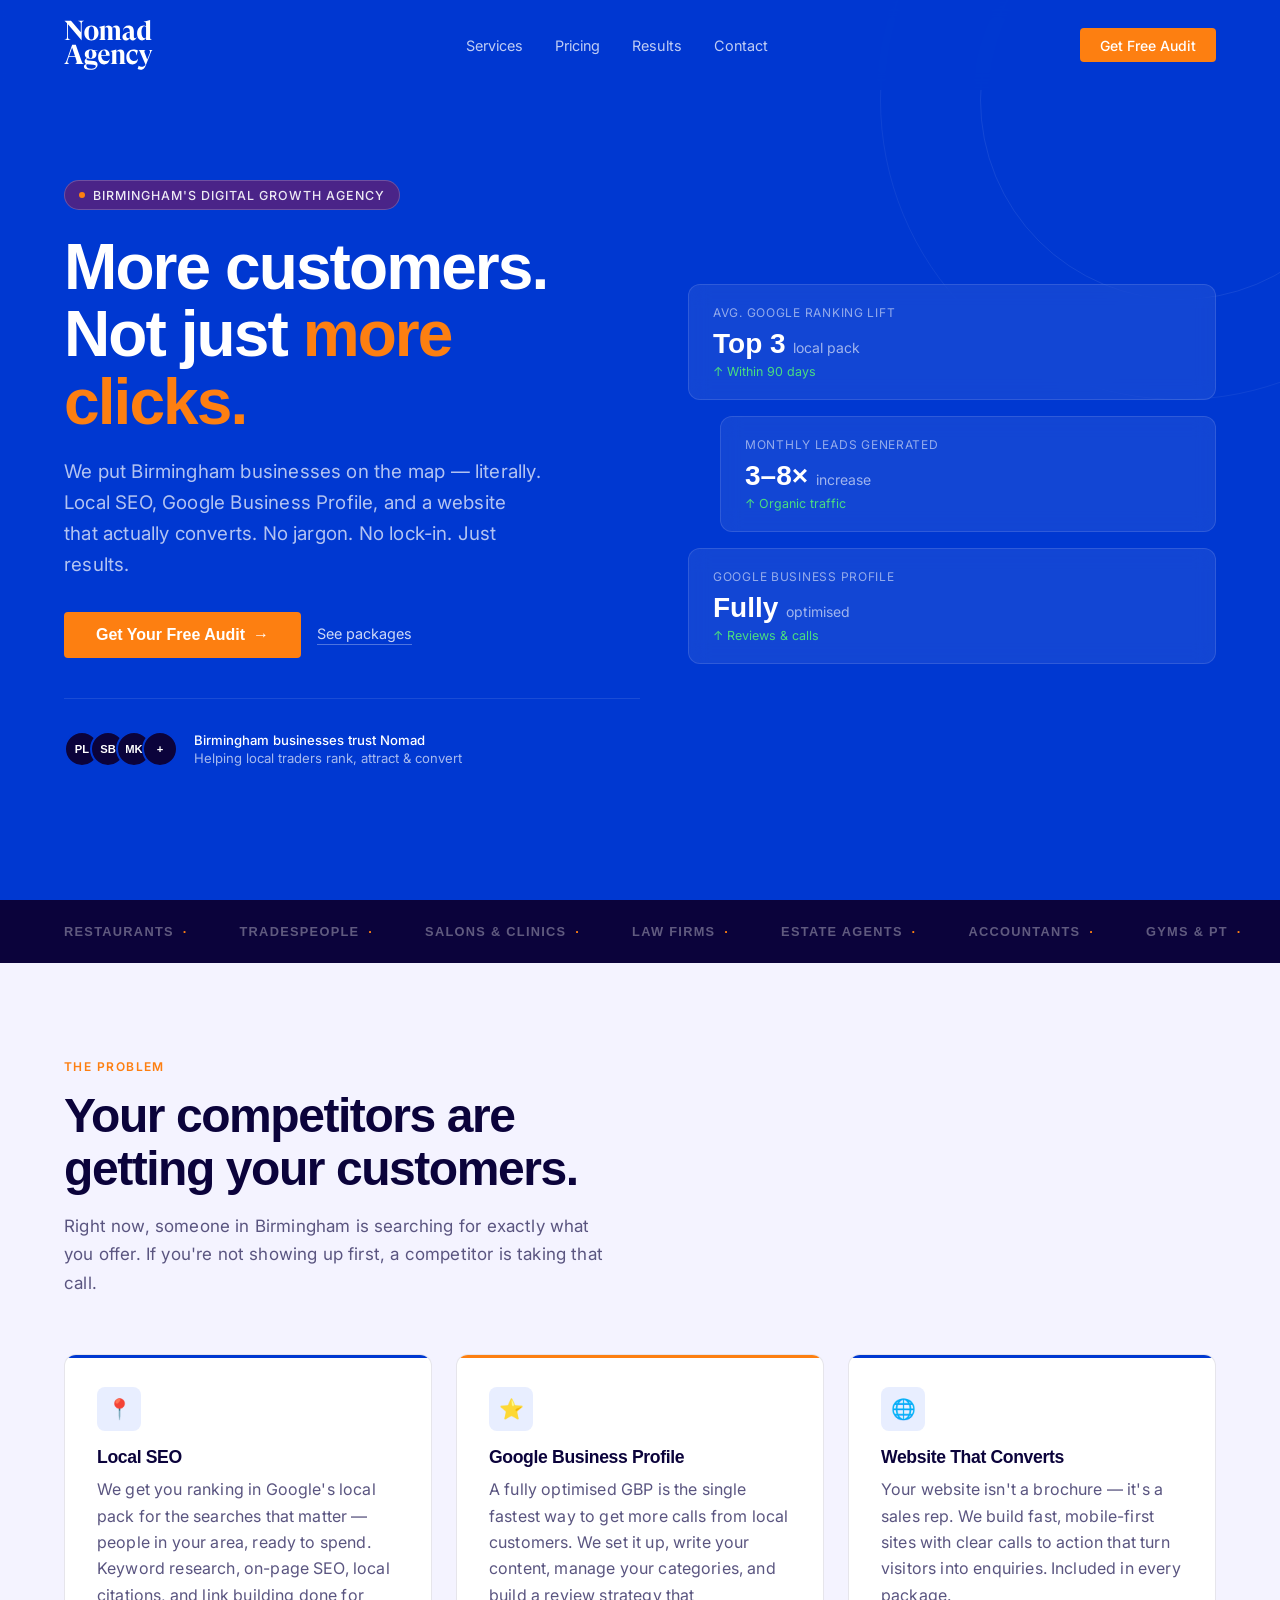
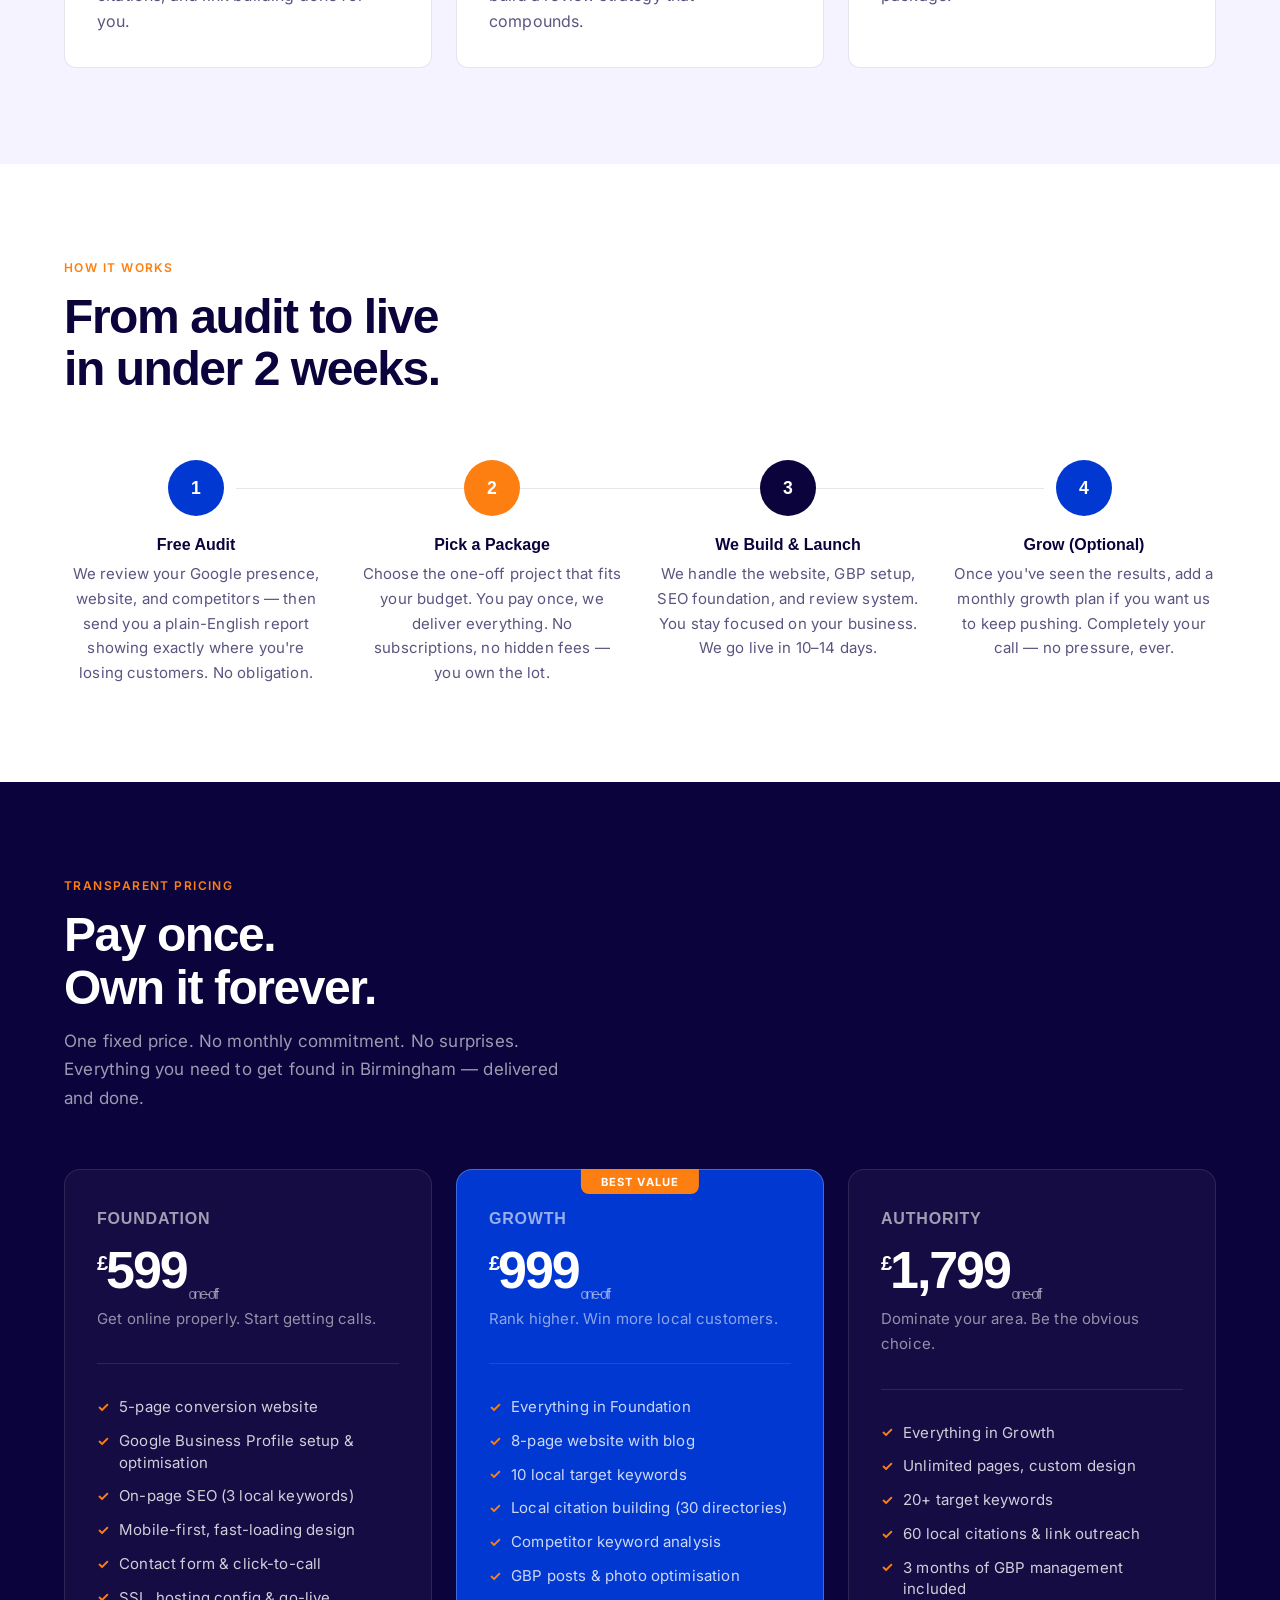
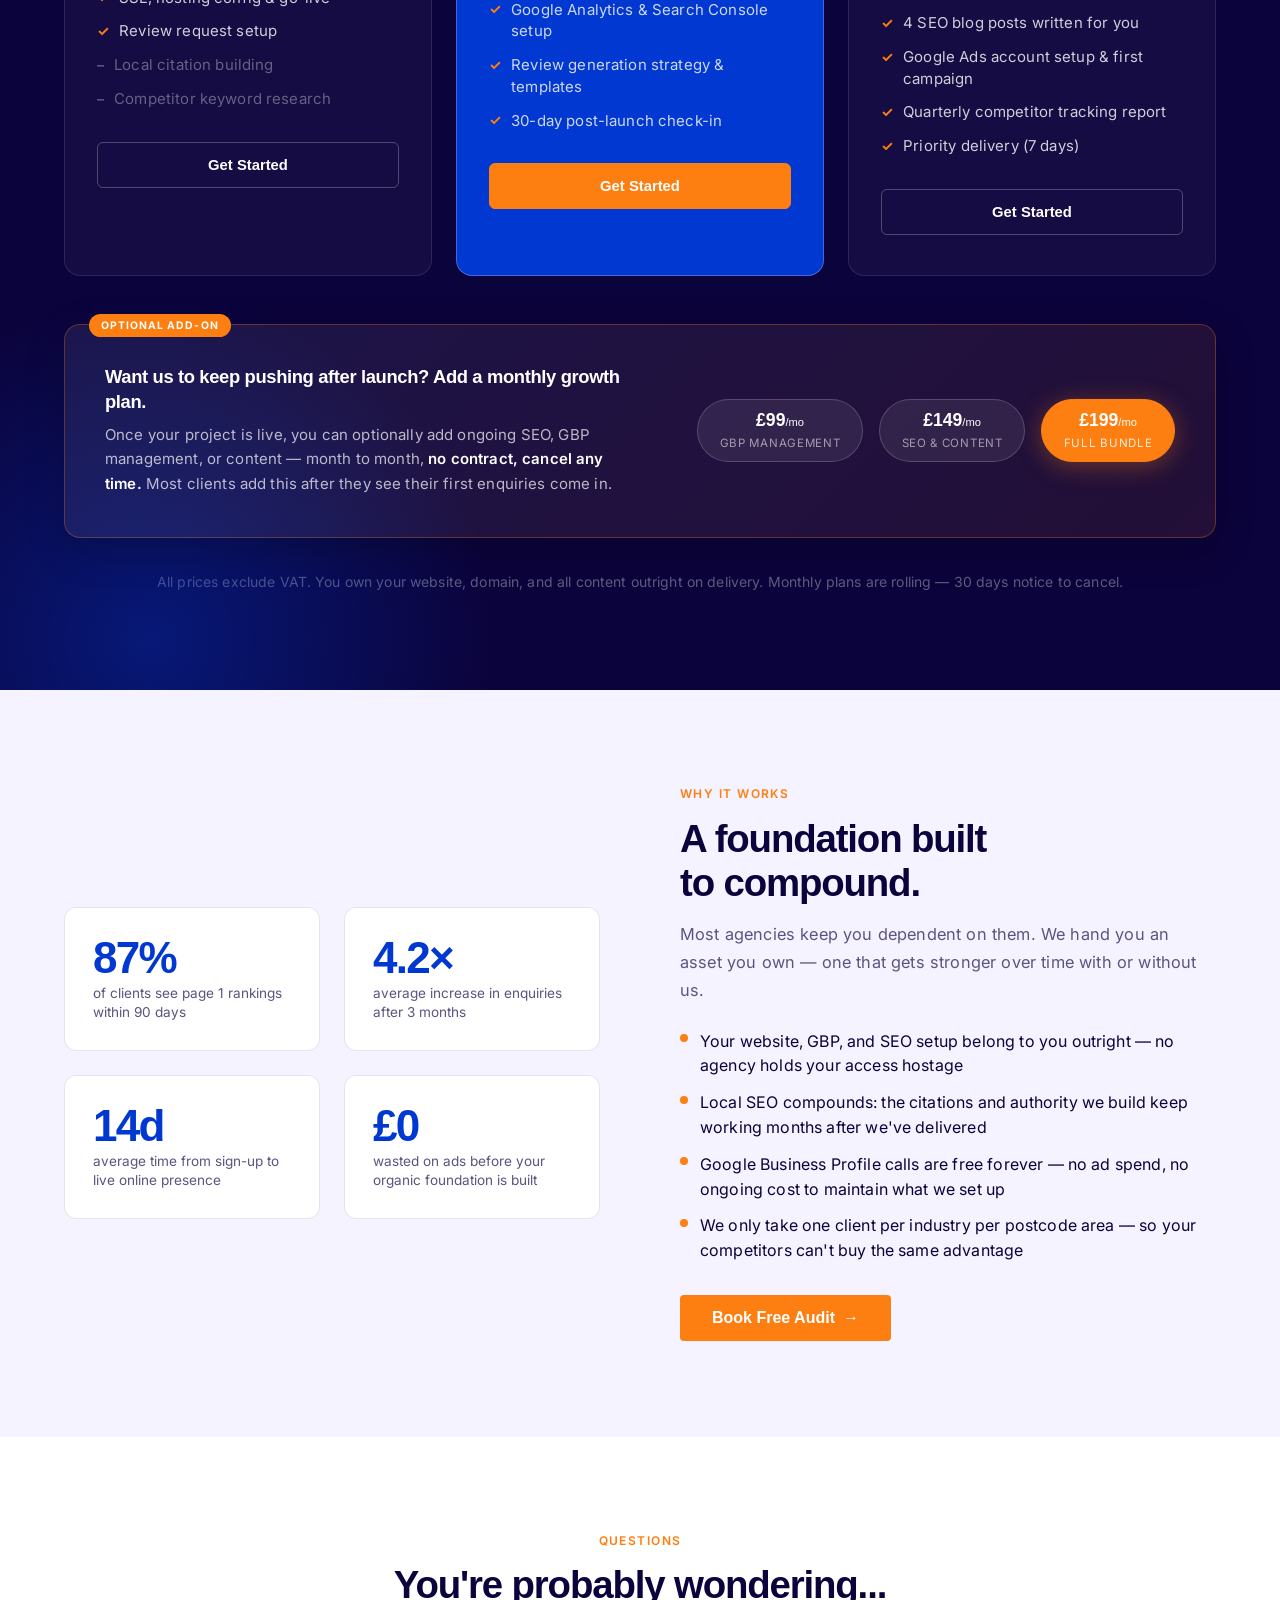
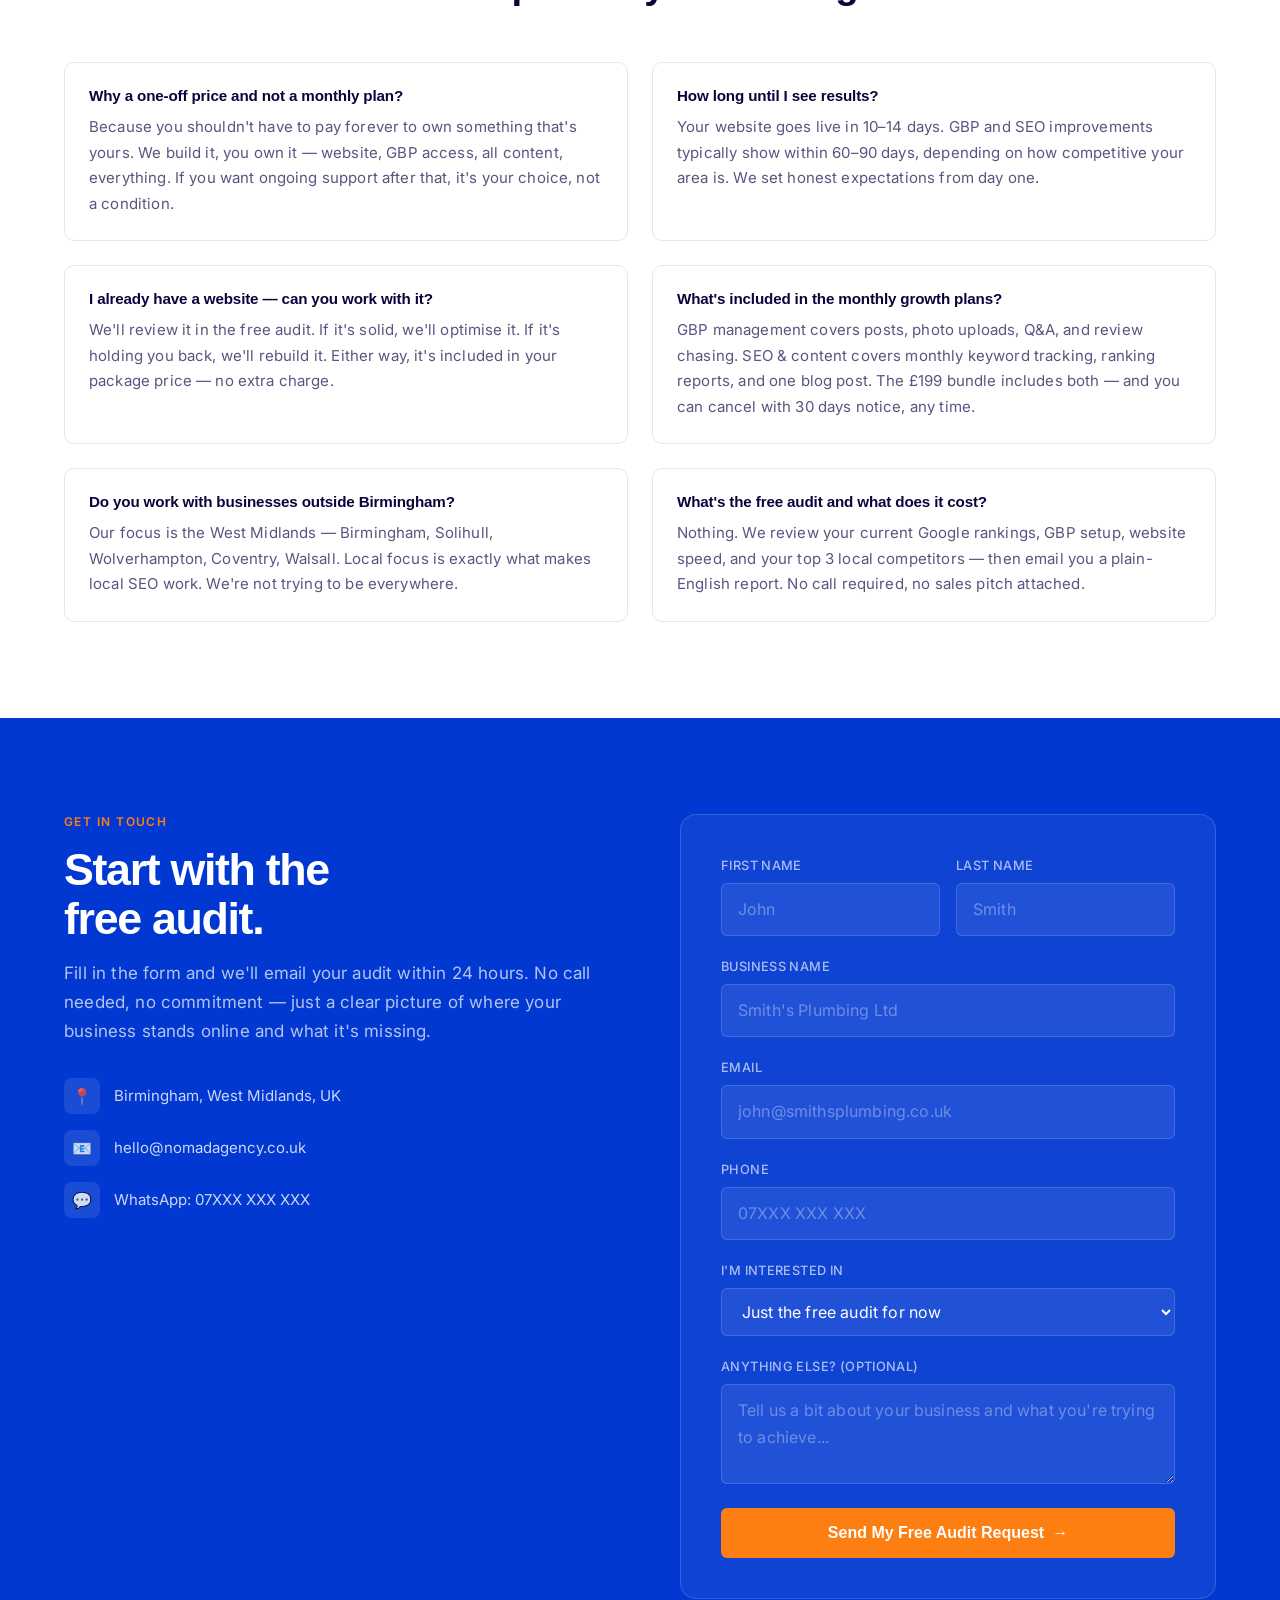
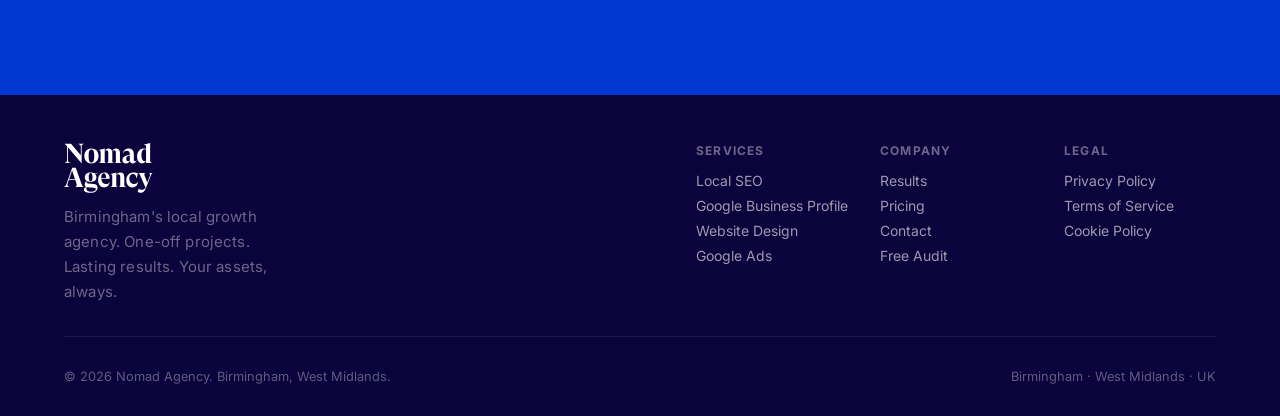
==== index.html @ 9b8d9c06 "add favicon to the website" ====
<!DOCTYPE html>
<html lang="en">
<head>
<meta charset="UTF-8">
<meta name="viewport" content="width=device-width, initial-scale=1.0">
<link rel="icon" href="assets/favicon.svg" type="image/svg+xml">
<link rel="apple-touch-icon" href="assets/favicon.svg">

<!-- Primary SEO -->
<title>Nomad Agency — Web Design & Local SEO Birmingham</title>
<meta name="description" content="Birmingham web design, local SEO and Google Business Profile experts. One-off packages from £599. Get found on Google, get more calls. Free audit — no commitment.">
<meta name="keywords" content="web design Birmingham, local SEO Birmingham, Google Business Profile Birmingham, SEO agency Birmingham, website design West Midlands, small business SEO Birmingham">
<meta name="author" content="Nomad Agency">
<meta name="robots" content="index, follow">
<link rel="canonical" href="https://www.nomadagency.co.uk/">

<!-- Open Graph (Facebook, LinkedIn, WhatsApp previews) -->
<meta property="og:type" content="website">
<meta property="og:url" content="https://www.nomadagency.co.uk/">
<meta property="og:title" content="Nomad Agency — Web Design & Local SEO Birmingham">
<meta property="og:description" content="We put Birmingham businesses on the map. Local SEO, Google Business Profile & conversion websites. One-off packages from £599. Free audit included.">
<meta property="og:image" content="https://www.nomadagency.co.uk/og-image.jpg">
<meta property="og:locale" content="en_GB">
<meta property="og:site_name" content="Nomad Agency">

<!-- Twitter Card -->
<meta name="twitter:card" content="summary_large_image">
<meta name="twitter:title" content="Nomad Agency — Web Design & Local SEO Birmingham">
<meta name="twitter:description" content="We put Birmingham businesses on the map. Local SEO, Google Business Profile & conversion websites from £599.">
<meta name="twitter:image" content="https://www.nomadagency.co.uk/og-image.jpg">

<!-- Geo targeting -->
<meta name="geo.region" content="GB-BIR">
<meta name="geo.placename" content="Birmingham">
<meta name="geo.position" content="52.4862;-1.8904">
<meta name="ICBM" content="52.4862, -1.8904">

<!-- Structured Data: Local Business -->
<script type="application/ld+json">
{
  "@context": "https://schema.org",
  "@type": "LocalBusiness",
  "name": "Nomad Agency",
  "description": "Birmingham web design, local SEO and Google Business Profile agency. One-off packages with no lock-in contracts.",
  "url": "https://www.nomadagency.co.uk",
  "email": "hello@nomadagency.co.uk",
  "address": {
    "@type": "PostalAddress",
    "addressLocality": "Birmingham",
    "addressRegion": "West Midlands",
    "addressCountry": "GB"
  },
  "geo": {
    "@type": "GeoCoordinates",
    "latitude": 52.4862,
    "longitude": -1.8904
  },
  "areaServed": [
    "Birmingham", "Solihull", "Wolverhampton", "Coventry", "Walsall", "West Midlands"
  ],
  "serviceType": ["Web Design", "Local SEO", "Google Business Profile Optimisation"],
  "priceRange": "££",
  "currenciesAccepted": "GBP",
  "openingHours": "Mo-Fr 09:00-18:00",
  "sameAs": []
}
</script>

<!-- Structured Data: Services -->
<script type="application/ld+json">
{
  "@context": "https://schema.org",
  "@type": "Service",
  "serviceType": "Local SEO and Web Design",
  "provider": {
    "@type": "LocalBusiness",
    "name": "Nomad Agency",
    "url": "https://www.nomadagency.co.uk"
  },
  "areaServed": {
    "@type": "City",
    "name": "Birmingham"
  },
  "offers": [
    {
      "@type": "Offer",
      "name": "Foundation Package",
      "description": "5-page website, Google Business Profile setup, local SEO foundation",
      "price": "599",
      "priceCurrency": "GBP"
    },
    {
      "@type": "Offer",
      "name": "Growth Package",
      "description": "8-page website, 10 keywords, local citations, GBP optimisation",
      "price": "999",
      "priceCurrency": "GBP"
    },
    {
      "@type": "Offer",
      "name": "Authority Package",
      "description": "Custom website, 20+ keywords, full SEO build, Google Ads setup",
      "price": "1799",
      "priceCurrency": "GBP"
    }
  ]
}
</script>

<!-- Structured Data: FAQ -->
<script type="application/ld+json">
{
  "@context": "https://schema.org",
  "@type": "FAQPage",
  "mainEntity": [
    {
      "@type": "Question",
      "name": "Why a one-off price and not a monthly plan?",
      "acceptedAnswer": {
        "@type": "Answer",
        "text": "Because you shouldn't have to pay forever to own something that's yours. We build it, you own it — website, GBP access, all content, everything. If you want ongoing support after that, it's your choice, not a condition."
      }
    },
    {
      "@type": "Question",
      "name": "How long until I see results from local SEO in Birmingham?",
      "acceptedAnswer": {
        "@type": "Answer",
        "text": "Your website goes live in 10–14 days. GBP and SEO improvements typically show within 60–90 days, depending on how competitive your area is."
      }
    },
    {
      "@type": "Question",
      "name": "What does a web design package include?",
      "acceptedAnswer": {
        "@type": "Answer",
        "text": "All packages include a conversion-focused website, Google Business Profile setup, on-page SEO, mobile-first design, contact forms, SSL configuration, and a review request system."
      }
    },
    {
      "@type": "Question",
      "name": "Do you work with businesses outside Birmingham?",
      "acceptedAnswer": {
        "@type": "Answer",
        "text": "Our focus is the West Midlands — Birmingham, Solihull, Wolverhampton, Coventry, Walsall. Local focus is exactly what makes local SEO work."
      }
    }
  ]
}
</script>

<link rel="preconnect" href="https://fonts.googleapis.com">
<link rel="preconnect" href="https://fonts.gstatic.com" crossorigin>
<link href="https://fonts.googleapis.com/css2?family=Akt:wght@100..900&family=Inter:wght@400;500;600&display=swap" rel="stylesheet">
<link rel="stylesheet" href="css/styles.css">
</head>
<body>

<!-- NAV -->
<nav role="navigation" aria-label="Main navigation">
  <a href="#" class="nav-logo" aria-label="Nomad Agency home">
    <img src="assets/logo.svg" alt="Nomad Agency" width="130" height="73">
  </a>
  <div class="nav-links">
    <a href="#services">Services</a>
    <a href="#pricing">Pricing</a>
    <a href="#results">Results</a>
    <a href="#contact">Contact</a>
  </div>
  <a href="#contact" class="nav-cta">Get Free Audit</a>
</nav>

<main>
<!-- HERO -->
<section class="hero" aria-label="Hero">
  <div class="hero-content">
    <div class="hero-tag">Birmingham's Digital Growth Agency</div>
    <h1>More customers.<br>Not just <em>more clicks.</em></h1>
    <p class="hero-sub">We put Birmingham businesses on the map — literally. Local SEO, Google Business Profile, and a website that actually converts. No jargon. No lock-in. Just results.</p>
    <div class="hero-actions">
      <a href="#contact" class="btn-primary">Get Your Free Audit</a>
      <a href="#pricing" class="btn-ghost">See packages</a>
    </div>
    <div class="hero-proof">
      <div class="proof-avatars">
        <span>PL</span>
        <span>SB</span>
        <span>MK</span>
        <span>+</span>
      </div>
      <div class="proof-text">
        <strong>Birmingham businesses trust Nomad</strong>
        Helping local traders rank, attract & convert
      </div>
    </div>
  </div>
  <div class="hero-visual">
    <div class="stat-card">
      <div class="label">Avg. Google ranking lift</div>
      <div class="value">Top 3 <span>local pack</span></div>
      <div class="trend">↑ Within 90 days</div>
    </div>
    <div class="stat-card">
      <div class="label">Monthly leads generated</div>
      <div class="value">3–8× <span>increase</span></div>
      <div class="trend">↑ Organic traffic</div>
    </div>
    <div class="stat-card">
      <div class="label">Google Business Profile</div>
      <div class="value">Fully <span>optimised</span></div>
      <div class="trend">↑ Reviews & calls</div>
    </div>
  </div>
</section>

<!-- LOGO BAR -->
<div class="logo-bar">
  <div class="logo-bar-inner">
    <span class="logo-item">Restaurants <span class="logo-dot">·</span></span>
    <span class="logo-item">Tradespeople <span class="logo-dot">·</span></span>
    <span class="logo-item">Salons & Clinics <span class="logo-dot">·</span></span>
    <span class="logo-item">Law Firms <span class="logo-dot">·</span></span>
    <span class="logo-item">Estate Agents <span class="logo-dot">·</span></span>
    <span class="logo-item">Accountants <span class="logo-dot">·</span></span>
    <span class="logo-item">Gyms & PT <span class="logo-dot">·</span></span>
    <span class="logo-item">Dentists <span class="logo-dot">·</span></span>
    <span class="logo-item">Restaurants <span class="logo-dot">·</span></span>
    <span class="logo-item">Tradespeople <span class="logo-dot">·</span></span>
    <span class="logo-item">Salons & Clinics <span class="logo-dot">·</span></span>
    <span class="logo-item">Law Firms <span class="logo-dot">·</span></span>
    <span class="logo-item">Estate Agents <span class="logo-dot">·</span></span>
    <span class="logo-item">Accountants <span class="logo-dot">·</span></span>
    <span class="logo-item">Gyms & PT <span class="logo-dot">·</span></span>
    <span class="logo-item">Dentists <span class="logo-dot">·</span></span>
  </div>
</div>

<!-- PROBLEM -->
<section class="problem" id="services">
  <div class="section-label">The Problem</div>
  <h2>Your competitors are<br>getting your customers.</h2>
  <p style="color:var(--muted);font-size:1.0625rem;max-width:560px;line-height:1.7">Right now, someone in Birmingham is searching for exactly what you offer. If you're not showing up first, a competitor is taking that call.</p>
  <div class="problem-grid">
    <div class="problem-card">
      <div class="icon">📍</div>
      <h3>Local SEO</h3>
      <p>We get you ranking in Google's local pack for the searches that matter — people in your area, ready to spend. Keyword research, on-page SEO, local citations, and link building done for you.</p>
    </div>
    <div class="problem-card accent">
      <div class="icon">⭐</div>
      <h3>Google Business Profile</h3>
      <p>A fully optimised GBP is the single fastest way to get more calls from local customers. We set it up, write your content, manage your categories, and build a review strategy that compounds.</p>
    </div>
    <div class="problem-card">
      <div class="icon">🌐</div>
      <h3>Website That Converts</h3>
      <p>Your website isn't a brochure — it's a sales rep. We build fast, mobile-first sites with clear calls to action that turn visitors into enquiries. Included in every package.</p>
    </div>
  </div>
</section>

<!-- HOW IT WORKS -->
<section class="how">
  <div class="section-label">How It Works</div>
  <h2 style="font-size:clamp(2rem,4vw,3rem);font-weight:800;letter-spacing:-0.03em;line-height:1.1;max-width:600px">From audit to live<br>in under 2 weeks.</h2>
  <div class="steps">
    <div class="step">
      <div class="step-num">1</div>
      <h3>Free Audit</h3>
      <p>We review your Google presence, website, and competitors — then send you a plain-English report showing exactly where you're losing customers. No obligation.</p>
    </div>
    <div class="step">
      <div class="step-num">2</div>
      <h3>Pick a Package</h3>
      <p>Choose the one-off project that fits your budget. You pay once, we deliver everything. No subscriptions, no hidden fees — you own the lot.</p>
    </div>
    <div class="step">
      <div class="step-num">3</div>
      <h3>We Build & Launch</h3>
      <p>We handle the website, GBP setup, SEO foundation, and review system. You stay focused on your business. We go live in 10–14 days.</p>
    </div>
    <div class="step">
      <div class="step-num">4</div>
      <h3>Grow (Optional)</h3>
      <p>Once you've seen the results, add a monthly growth plan if you want us to keep pushing. Completely your call — no pressure, ever.</p>
    </div>
  </div>
</section>

<!-- PRICING -->
<section class="pricing" id="pricing">
  <div class="section-label">Transparent Pricing</div>
  <h2>Pay once.<br>Own it forever.</h2>
  <p class="pricing-sub">One fixed price. No monthly commitment. No surprises. Everything you need to get found in Birmingham — delivered and done.</p>
  <div class="pricing-grid">

    <!-- Foundation -->
    <div class="price-card">
      <div class="plan-name">Foundation</div>
      <div class="plan-price"><sup>£</sup>599<sub> one-off</sub></div>
      <p class="plan-tagline">Get online properly. Start getting calls.</p>
      <ul class="plan-features">
        <li>5-page conversion website</li>
        <li>Google Business Profile setup & optimisation</li>
        <li>On-page SEO (3 local keywords)</li>
        <li>Mobile-first, fast-loading design</li>
        <li>Contact form & click-to-call</li>
        <li>SSL, hosting config & go-live</li>
        <li>Review request setup</li>
        <li class="x">Local citation building</li>
        <li class="x">Competitor keyword research</li>
      </ul>
      <a href="#contact" class="plan-cta">Get Started</a>
    </div>

    <!-- Growth -->
    <div class="price-card popular">
      <div class="popular-badge">Best Value</div>
      <div class="plan-name">Growth</div>
      <div class="plan-price"><sup>£</sup>999<sub> one-off</sub></div>
      <p class="plan-tagline">Rank higher. Win more local customers.</p>
      <ul class="plan-features">
        <li>Everything in Foundation</li>
        <li>8-page website with blog</li>
        <li>10 local target keywords</li>
        <li>Local citation building (30 directories)</li>
        <li>Competitor keyword analysis</li>
        <li>GBP posts & photo optimisation</li>
        <li>Google Analytics & Search Console setup</li>
        <li>Review generation strategy & templates</li>
        <li>30-day post-launch check-in</li>
      </ul>
      <a href="#contact" class="plan-cta">Get Started</a>
    </div>

    <!-- Authority -->
    <div class="price-card">
      <div class="plan-name">Authority</div>
      <div class="plan-price"><sup>£</sup>1,799<sub> one-off</sub></div>
      <p class="plan-tagline">Dominate your area. Be the obvious choice.</p>
      <ul class="plan-features">
        <li>Everything in Growth</li>
        <li>Unlimited pages, custom design</li>
        <li>20+ target keywords</li>
        <li>60 local citations & link outreach</li>
        <li>3 months of GBP management included</li>
        <li>4 SEO blog posts written for you</li>
        <li>Google Ads account setup & first campaign</li>
        <li>Quarterly competitor tracking report</li>
        <li>Priority delivery (7 days)</li>
      </ul>
      <a href="#contact" class="plan-cta">Get Started</a>
    </div>

  </div>

  <!-- RETAINER STRIP -->
  <div class="retainer-strip">
    <div>
      <h3>Want us to keep pushing after launch? Add a monthly growth plan.</h3>
      <p>Once your project is live, you can optionally add ongoing SEO, GBP management, or content — month to month, <strong>no contract, cancel any time.</strong> Most clients add this after they see their first enquiries come in.</p>
    </div>
    <div class="retainer-options">
      <div class="retainer-pill">
        <span class="r-price">£99<span style="font-size:0.7rem;font-weight:400">/mo</span></span>
        <span class="r-label">GBP Management</span>
      </div>
      <div class="retainer-pill">
        <span class="r-price">£149<span style="font-size:0.7rem;font-weight:400">/mo</span></span>
        <span class="r-label">SEO & Content</span>
      </div>
      <div class="retainer-pill featured">
        <span class="r-price">£199<span style="font-size:0.7rem;font-weight:400">/mo</span></span>
        <span class="r-label">Full Bundle</span>
      </div>
    </div>
  </div>

  <p style="text-align:center;color:rgba(255,255,255,0.35);font-size:0.875rem;margin-top:2rem">All prices exclude VAT. You own your website, domain, and all content outright on delivery. Monthly plans are rolling — 30 days notice to cancel.</p>
</section>

<!-- RESULTS -->
<section class="results" id="results">
  <div class="results-grid">
    <div class="results-stats">
      <div class="result-stat">
        <div class="number">87%</div>
        <div class="label">of clients see page 1 rankings within 90 days</div>
      </div>
      <div class="result-stat">
        <div class="number">4.2×</div>
        <div class="label">average increase in enquiries after 3 months</div>
      </div>
      <div class="result-stat">
        <div class="number">14d</div>
        <div class="label">average time from sign-up to live online presence</div>
      </div>
      <div class="result-stat">
        <div class="number">£0</div>
        <div class="label">wasted on ads before your organic foundation is built</div>
      </div>
    </div>
      <div class="results-text">
      <div class="section-label">Why It Works</div>
      <h2>A foundation built<br>to compound.</h2>
      <p>Most agencies keep you dependent on them. We hand you an asset you own — one that gets stronger over time with or without us.</p>
      <ul class="result-list">
        <li>Your website, GBP, and SEO setup belong to you outright — no agency holds your access hostage</li>
        <li>Local SEO compounds: the citations and authority we build keep working months after we've delivered</li>
        <li>Google Business Profile calls are free forever — no ad spend, no ongoing cost to maintain what we set up</li>
        <li>We only take one client per industry per postcode area — so your competitors can't buy the same advantage</li>
      </ul>
      <a href="#contact" class="btn-primary" style="display:inline-flex">Book Free Audit</a>
    </div>
  </div>
</section>

<!-- FAQ -->
<section class="faq">
  <div style="text-align:center;max-width:600px;margin:0 auto">
    <div class="section-label" style="text-align:center">Questions</div>
    <h2 style="font-size:clamp(1.75rem,3vw,2.5rem);font-weight:800;letter-spacing:-0.03em;line-height:1.1">You're probably wondering...</h2>
  </div>
  <div class="faq-grid">
    <div class="faq-item">
      <h4>Why a one-off price and not a monthly plan?</h4>
      <p>Because you shouldn't have to pay forever to own something that's yours. We build it, you own it — website, GBP access, all content, everything. If you want ongoing support after that, it's your choice, not a condition.</p>
    </div>
    <div class="faq-item">
      <h4>How long until I see results?</h4>
      <p>Your website goes live in 10–14 days. GBP and SEO improvements typically show within 60–90 days, depending on how competitive your area is. We set honest expectations from day one.</p>
    </div>
    <div class="faq-item">
      <h4>I already have a website — can you work with it?</h4>
      <p>We'll review it in the free audit. If it's solid, we'll optimise it. If it's holding you back, we'll rebuild it. Either way, it's included in your package price — no extra charge.</p>
    </div>
    <div class="faq-item">
      <h4>What's included in the monthly growth plans?</h4>
      <p>GBP management covers posts, photo uploads, Q&A, and review chasing. SEO & content covers monthly keyword tracking, ranking reports, and one blog post. The £199 bundle includes both — and you can cancel with 30 days notice, any time.</p>
    </div>
    <div class="faq-item">
      <h4>Do you work with businesses outside Birmingham?</h4>
      <p>Our focus is the West Midlands — Birmingham, Solihull, Wolverhampton, Coventry, Walsall. Local focus is exactly what makes local SEO work. We're not trying to be everywhere.</p>
    </div>
    <div class="faq-item">
      <h4>What's the free audit and what does it cost?</h4>
      <p>Nothing. We review your current Google rankings, GBP setup, website speed, and your top 3 local competitors — then email you a plain-English report. No call required, no sales pitch attached.</p>
    </div>
  </div>
</section>

<!-- CONTACT -->
<section class="contact" id="contact">
  <div class="contact-text">
    <div class="section-label" style="color:var(--orange)">Get In Touch</div>
    <h2>Start with the<br>free audit.</h2>
    <p>Fill in the form and we'll email your audit within 24 hours. No call needed, no commitment — just a clear picture of where your business stands online and what it's missing.</p>
    <div class="contact-details">
      <div class="contact-item">
        <div class="contact-icon">📍</div>
        <span>Birmingham, West Midlands, UK</span>
      </div>
      <div class="contact-item">
        <div class="contact-icon">📧</div>
        <span>hello@nomadagency.co.uk</span>
      </div>
      <div class="contact-item">
        <div class="contact-icon">💬</div>
        <span>WhatsApp: 07XXX XXX XXX</span>
      </div>
    </div>
  </div>
  <div class="contact-form">
    <div class="form-row">
      <div class="form-group">
        <label>First Name</label>
        <input type="text" placeholder="John">
      </div>
      <div class="form-group">
        <label>Last Name</label>
        <input type="text" placeholder="Smith">
      </div>
    </div>
    <div class="form-group">
      <label>Business Name</label>
      <input type="text" placeholder="Smith's Plumbing Ltd">
    </div>
    <div class="form-group">
      <label>Email</label>
      <input type="email" placeholder="john@smithsplumbing.co.uk">
    </div>
    <div class="form-group">
      <label>Phone</label>
      <input type="tel" placeholder="07XXX XXX XXX">
    </div>
    <div class="form-group">
      <label>I'm interested in</label>
      <select>
        <option>Just the free audit for now</option>
        <option>Foundation — £599 one-off</option>
        <option>Growth — £999 one-off</option>
        <option>Authority — £1,799 one-off</option>
        <option>Monthly growth plan (post-project)</option>
      </select>
    </div>
    <div class="form-group">
      <label>Anything else? (optional)</label>
      <textarea placeholder="Tell us a bit about your business and what you're trying to achieve..."></textarea>
    </div>
    <button class="form-submit">Send My Free Audit Request</button>
  </div>
</section>

</main>

<!-- FOOTER -->
<footer role="contentinfo">
  <div class="footer-top">
    <div class="footer-brand">
      <a href="#" class="footer-logo" aria-label="Nomad Agency home">
        <img src="assets/logo.svg" alt="Nomad Agency" width="130" height="73">
      </a>
      <p>Birmingham's local growth agency. One-off projects. Lasting results. Your assets, always.</p>
    </div>
    <div class="footer-links">
      <div class="footer-col">
        <h5>Services</h5>
        <a href="#services">Local SEO</a>
        <a href="#services">Google Business Profile</a>
        <a href="#services">Website Design</a>
        <a href="#services">Google Ads</a>
      </div>
      <div class="footer-col">
        <h5>Company</h5>
        <a href="#results">Results</a>
        <a href="#pricing">Pricing</a>
        <a href="#contact">Contact</a>
        <a href="#">Free Audit</a>
      </div>
      <div class="footer-col">
        <h5>Legal</h5>
        <a href="#">Privacy Policy</a>
        <a href="#">Terms of Service</a>
        <a href="#">Cookie Policy</a>
      </div>
    </div>
  </div>
  <div class="footer-bottom">
    <span>© 2026 Nomad Agency. Birmingham, West Midlands.</span>
    <span>Birmingham · West Midlands · UK</span>
  </div>
</footer>

<script>
// Smooth anchor scroll with offset for fixed nav
document.querySelectorAll('a[href^="#"]').forEach(a=>{
  a.addEventListener('click',e=>{
    const target=document.querySelector(a.getAttribute('href'));
    if(target){
      e.preventDefault();
      window.scrollTo({top:target.offsetTop-80,behavior:'smooth'});
    }
  });
});

// Intersection observer for fade-in
const observer=new IntersectionObserver(entries=>{
  entries.forEach(e=>{
    if(e.isIntersecting){
      e.target.style.opacity='1';
      e.target.style.transform='translateY(0)';
    }
  });
},{threshold:0.15});

document.querySelectorAll('.problem-card,.step,.price-card,.result-stat,.faq-item').forEach(el=>{
  el.style.opacity='0';
  el.style.transform='translateY(20px)';
  el.style.transition='opacity 0.5s ease, transform 0.5s ease';
  observer.observe(el);
});

// Form submit
document.querySelector('.form-submit').addEventListener('click',e=>{
  e.preventDefault();
  e.target.textContent='✓ Request sent — we\'ll be in touch!';
  e.target.style.background='#1a7a3a';
  e.target.style.cursor='default';
});
</script>
</body>
</html>
---- css/styles.css ----
*,*::before,*::after{margin:0;padding:0;box-sizing:border-box}
:root{
  --blue:#0038d1;
  --orange:#fd7f11;
  --navy:#0b033b;
  --white:#ffffff;
  --off:#f4f3ff;
  --light-blue:#e8eeff;
  --text:#0b033b;
  --muted:#5a5580;
  --border:rgba(11,3,59,0.1);
  --font-body:'Inter',system-ui,sans-serif;
  --font-display:'Akt',sans-serif;
}
html{scroll-behavior:smooth}
body{
  font-family:var(--font-body);font-size:1.0625rem;
  color:var(--text);background:var(--white);
  overflow-x:hidden;
  -webkit-font-smoothing:antialiased;
  -moz-osx-font-smoothing:grayscale;
}
p,li,label,input,select,textarea{
  font-family:var(--font-body);
  font-size:1.0625rem;
  line-height:1.7;
  letter-spacing:0.01em;
}
h1,h2,h3,h4,.syne{font-family:var(--font-display);letter-spacing:normal}

/* NAV */
nav{
  position:fixed;top:0;left:0;right:0;z-index:100;
  display:flex;align-items:center;justify-content:space-between;
  padding:1.25rem 5%;
  background:rgba(0,56,209,0.97);
  backdrop-filter:blur(8px);
}
.nav-logo{
  display:flex;align-items:center;
  text-decoration:none;line-height:0;
  flex-shrink:0;
}
.nav-logo img{
  height:50px;width:auto;
  display:block;
  filter:brightness(0) invert(1);
}
.nav-links{display:flex;align-items:center;gap:2rem}
.nav-links a{color:rgba(255,255,255,0.75);text-decoration:none;font-size:0.9rem;font-weight:400;transition:color 0.2s}
.nav-links a:hover{color:#fff}
.nav-cta{
  background:var(--orange);color:#fff;
  padding:0.55rem 1.25rem;border-radius:4px;
  font-weight:500;font-size:0.875rem;text-decoration:none;
  transition:background 0.2s,transform 0.1s;
}
.nav-cta:hover{background:#e06c00;transform:translateY(-1px)}

/* HERO */
.hero{
  background:var(--blue);
  min-height:100vh;
  display:grid;
  grid-template-columns:1fr 1fr;
  align-items:center;
  padding:8rem 5% 5rem;
  position:relative;
  overflow:hidden;
}
.hero::before{
  content:'';position:absolute;
  top:-200px;right:-200px;
  width:600px;height:600px;
  border-radius:50%;
  border:1px solid rgba(255,255,255,0.06);
}
.hero::after{
  content:'';position:absolute;
  top:-100px;right:-100px;
  width:400px;height:400px;
  border-radius:50%;
  border:1px solid rgba(255,255,255,0.08);
}
.hero-tag{
  display:inline-flex;align-items:center;gap:0.5rem;
  background:rgb(212 0 0 / 35%);
  color:rgba(255,255,255,0.9);
  font-size:0.78rem;font-weight:500;letter-spacing:0.08em;text-transform:uppercase;
  padding:0.4rem 0.875rem;border-radius:100px;
  border:1px solid rgba(255,255,255,0.2);
  margin-bottom:1.5rem;
  width:fit-content;
}
.hero-tag::before{content:'';width:6px;height:6px;background:var(--orange);border-radius:50%;display:inline-block}
.hero h1{
  font-size:clamp(2.6rem,5vw,5rem);
  font-weight:800;
  color:#fff;
  line-height:1.05;
  letter-spacing:-0.03em;
  margin-bottom:1.25rem;
}
.hero h1 em{font-style:normal;color:var(--orange)}
.hero-sub{
  color:rgba(255,255,255,0.7);
  font-size:1.175rem;
  line-height:1.65;
  max-width:480px;
  margin-bottom:2rem;
}
.hero-actions{display:flex;align-items:center;gap:1rem;flex-wrap:wrap}
.btn-primary{
  background:var(--orange);color:#fff;
  padding:0.875rem 2rem;border-radius:4px;
  font-weight:600;font-size:1rem;font-family:var(--font-display);
  text-decoration:none;display:inline-flex;align-items:center;gap:0.5rem;
  transition:background 0.2s,transform 0.15s;
  border:none;cursor:pointer;
}
.btn-primary:hover{background:#e06c00;transform:translateY(-2px)}
.btn-primary::after{content:'→'}
.btn-ghost{
  color:rgba(255,255,255,0.8);font-size:0.9rem;
  text-decoration:none;font-weight:400;
  border-bottom:1px solid rgba(255,255,255,0.3);
  padding-bottom:2px;
  transition:color 0.2s,border-color 0.2s;
}
.btn-ghost:hover{color:#fff;border-color:rgba(255,255,255,0.8)}
.hero-proof{
  display:flex;align-items:center;gap:1rem;
  margin-top:2.5rem;
  padding-top:2rem;
  border-top:1px solid rgba(255,255,255,0.1);
}
.proof-avatars{display:flex}
.proof-avatars span{
  width:36px;height:36px;border-radius:50%;
  background:var(--navy);border:2px solid var(--blue);
  display:flex;align-items:center;justify-content:center;
  font-size:0.7rem;font-weight:600;color:#fff;
  margin-left:-10px;font-family:var(--font-display);
}
.proof-avatars span:first-child{margin-left:0}
.proof-text{font-size:0.82rem;color:rgba(255,255,255,0.65);line-height:1.4}
.proof-text strong{color:#fff;display:block;font-weight:500}
.hero-visual{
  position:relative;display:flex;flex-direction:column;gap:1rem;
  padding-left:3rem;
  z-index:1;
}
.stat-card{
  background:rgba(255,255,255,0.07);
  border:1px solid rgba(255,255,255,0.12);
  border-radius:12px;padding:1.25rem 1.5rem;
  backdrop-filter:blur(10px);
  animation:float 6s ease-in-out infinite;
}
.stat-card:nth-child(2){animation-delay:-2s;margin-left:2rem}
.stat-card:nth-child(3){animation-delay:-4s}
@keyframes float{0%,100%{transform:translateY(0)}50%{transform:translateY(-8px)}}
.stat-card .label{font-size:0.75rem;color:rgba(255,255,255,0.55);text-transform:uppercase;letter-spacing:0.06em;margin-bottom:0.5rem}
.stat-card .value{font-family:var(--font-display);font-size:1.75rem;font-weight:800;color:#fff}
.stat-card .value span{font-size:0.875rem;color:rgba(255,255,255,0.6);font-weight:400;font-family:var(--font-body)}
.stat-card .trend{font-size:0.78rem;color:#4ade80;margin-top:0.25rem}

/* LOGO BAR */
.logo-bar{
  background:var(--navy);
  padding:1.5rem 5%;
  overflow:hidden;
}
.logo-bar-inner{
  display:flex;align-items:center;gap:3rem;
  animation:scroll-logos 20s linear infinite;
  width:max-content;
}
@keyframes scroll-logos{0%{transform:translateX(0)}100%{transform:translateX(-50%)}}
.logo-item{
  font-family:var(--font-display);font-weight:700;
  font-size:0.8rem;letter-spacing:0.1em;text-transform:uppercase;
  color:rgba(255,255,255,0.35);white-space:nowrap;
}
.logo-dot{color:var(--orange);margin:0 0.25rem}

/* PROBLEM SECTION */
.problem{
  padding:6rem 5%;
  background:var(--off);
}
.section-label{
  font-size:0.75rem;font-weight:600;letter-spacing:0.12em;text-transform:uppercase;
  color:var(--orange);margin-bottom:1rem;
}
.problem h2{
  font-size:clamp(2rem,4vw,3rem);font-weight:800;
  letter-spacing:-0.03em;line-height:1.1;
  margin-bottom:1rem;max-width:700px;
}
.problem-grid{
  display:grid;grid-template-columns:repeat(3,1fr);
  gap:1.5rem;margin-top:3.5rem;
}
.problem-card{
  background:#fff;border-radius:12px;
  padding:2rem;border:1px solid var(--border);
  position:relative;overflow:hidden;
  transition:transform 0.2s,box-shadow 0.2s;
}
.problem-card:hover{transform:translateY(-4px);box-shadow:0 20px 60px rgba(0,56,209,0.1)}
.problem-card::before{
  content:'';position:absolute;top:0;left:0;right:0;height:3px;
  background:var(--blue);
}
.problem-card.accent::before{background:var(--orange)}
.problem-card .icon{
  width:44px;height:44px;background:var(--light-blue);border-radius:8px;
  display:flex;align-items:center;justify-content:center;
  margin-bottom:1rem;font-size:1.25rem;
}
.problem-card h3{font-size:1.1rem;font-weight:700;margin-bottom:0.5rem;letter-spacing:-0.02em}
.problem-card p{font-size:1rem;color:var(--muted);line-height:1.65}

/* HOW IT WORKS */
.how{padding:6rem 5%;background:#fff}
.steps{display:grid;grid-template-columns:repeat(4,1fr);gap:2rem;margin-top:4rem;position:relative}
.steps::before{
  content:'';position:absolute;top:28px;left:calc(12.5% + 28px);right:calc(12.5% + 28px);
  height:1px;background:var(--border);z-index:0;
}
.step{text-align:center;position:relative;z-index:1}
.step-num{
  width:56px;height:56px;border-radius:50%;
  background:var(--blue);color:#fff;
  font-family:var(--font-display);font-weight:800;font-size:1.1rem;
  display:flex;align-items:center;justify-content:center;
  margin:0 auto 1.25rem;
}
.step:nth-child(2) .step-num{background:var(--orange)}
.step:nth-child(3) .step-num{background:var(--navy)}
.step:nth-child(4) .step-num{background:var(--blue)}
.step h3{font-size:1rem;font-weight:700;margin-bottom:0.5rem}
.step p{font-size:0.9375rem;color:var(--muted);line-height:1.65}

/* PRICING */
.pricing{
  padding:6rem 5%;
  background:var(--navy);
  position:relative;overflow:hidden;
}
.pricing::before{
  content:'';position:absolute;
  bottom:-300px;left:-200px;
  width:700px;height:700px;
  border-radius:50%;
  background:radial-gradient(circle,rgba(0,56,209,0.4) 0%,transparent 70%);
}
.pricing .section-label{color:var(--orange)}
.pricing h2{
  font-size:clamp(2rem,4vw,3rem);font-weight:800;
  letter-spacing:-0.03em;line-height:1.1;
  color:#fff;margin-bottom:0.75rem;
}
.pricing-sub{color:rgba(255,255,255,0.6);font-size:1.0625rem;margin-bottom:3.5rem;max-width:500px}
.pricing-grid{
  display:grid;grid-template-columns:repeat(3,1fr);
  gap:1.5rem;position:relative;z-index:1;
}
.price-card{
  background:rgba(255,255,255,0.04);
  border:1px solid rgba(255,255,255,0.1);
  border-radius:16px;padding:2.5rem 2rem;
  transition:transform 0.2s;
  position:relative;
}
.price-card:hover{transform:translateY(-4px)}
.price-card.popular{
  background:var(--blue);
  border-color:rgba(255,255,255,0.25);
  transform:scale(1.02);
}
.price-card.popular:hover{transform:scale(1.02) translateY(-4px)}
.popular-badge{
  position:absolute;top:-1px;left:50%;transform:translateX(-50%);
  background:var(--orange);color:#fff;
  font-size:0.7rem;font-weight:700;letter-spacing:0.1em;text-transform:uppercase;
  padding:0.35rem 1.25rem;border-radius:0 0 8px 8px;
  white-space:nowrap;
}
.plan-name{
  font-family:var(--font-display);font-weight:700;font-size:1rem;
  letter-spacing:0.05em;text-transform:uppercase;
  color:rgba(255,255,255,0.6);margin-bottom:1rem;
}
.plan-price{
  font-family:var(--font-display);font-weight:800;
  font-size:3.25rem;letter-spacing:-0.04em;
  color:#fff;line-height:1;margin-bottom:0.25rem;
}
.plan-price sup{font-size:1.25rem;vertical-align:super}
.plan-price sub{font-size:0.875rem;font-weight:400;color:rgba(255,255,255,0.5)}
.plan-tagline{color:rgba(255,255,255,0.55);font-size:0.9375rem;margin-bottom:2rem;padding-bottom:2rem;border-bottom:1px solid rgba(255,255,255,0.1)}
.plan-features{list-style:none;display:flex;flex-direction:column;gap:0.75rem;margin-bottom:2rem}
.plan-features li{
  display:flex;align-items:flex-start;gap:0.625rem;
  font-size:0.9375rem;color:rgba(255,255,255,0.8);line-height:1.45;
}
.plan-features li::before{
  content:'✓';
  color:var(--orange);font-weight:700;
  font-size:0.875rem;flex-shrink:0;margin-top:0.05rem;
}
.plan-features li.x::before{content:'–';color:rgba(255,255,255,0.3)}
.plan-features li.x{color:rgba(255,255,255,0.35)}
.plan-cta{
  display:block;text-align:center;
  padding:0.875rem;border-radius:6px;
  font-family:var(--font-display);font-weight:700;font-size:0.925rem;
  text-decoration:none;transition:all 0.2s;
  border:1.5px solid rgba(255,255,255,0.25);
  color:#fff;
}
.plan-cta:hover{background:rgba(255,255,255,0.1)}
.price-card.popular .plan-cta{background:var(--orange);border-color:var(--orange)}
.price-card.popular .plan-cta:hover{background:#e06c00}

/* RETAINER ADD-ON STRIP */
.retainer-strip{
  background:linear-gradient(135deg,rgba(255,255,255,0.07) 0%,rgba(253,127,17,0.1) 100%);
  border:1.5px solid rgba(253,127,17,0.3);
  border-radius:16px;
  padding:2.5rem;
  margin-top:3rem;
  position:relative;z-index:1;
  display:grid;
  grid-template-columns:1fr auto;
  gap:2rem;
  align-items:center;
  box-shadow:0 12px 40px rgba(0,0,0,0.2);
}
.retainer-strip::before{
  content:'Optional add-on';
  position:absolute;top:-0.65rem;left:1.5rem;
  background:var(--orange);color:#fff;
  font-size:0.65rem;font-weight:700;letter-spacing:0.1em;text-transform:uppercase;
  padding:0.3rem 0.75rem;border-radius:100px;
}
.retainer-strip h3{
  font-size:1.15rem;font-weight:800;color:#fff;
  letter-spacing:-0.02em;margin-bottom:0.5rem;line-height:1.35;
}
.retainer-strip p{color:rgba(255,255,255,0.7);font-size:0.9375rem;line-height:1.65;max-width:520px}
.retainer-strip p strong{color:#fff;font-weight:600}
.retainer-options{display:flex;gap:1rem;flex-wrap:wrap;justify-content:flex-end;align-items:center}
.retainer-pill{
  background:rgba(255,255,255,0.08);
  border:1px solid rgba(255,255,255,0.18);
  border-radius:100px;
  padding:0.625rem 1.35rem;
  text-align:center;white-space:nowrap;
  transition:border-color 0.2s,background 0.2s;
}
.retainer-pill .r-price{
  font-family:var(--font-display);font-weight:800;
  color:#fff;font-size:1.1rem;display:block;
}
.retainer-pill .r-label{
  font-size:0.72rem;color:rgba(255,255,255,0.55);
  text-transform:uppercase;letter-spacing:0.06em;
}
.retainer-pill.featured{
  background:var(--orange);border-color:var(--orange);
  box-shadow:0 4px 24px rgba(253,127,17,0.35);
}
.retainer-pill.featured .r-label{color:rgba(255,255,255,0.85)}

/* RESULTS */
.results{padding:6rem 5%;background:var(--off)}
.results-grid{display:grid;grid-template-columns:1fr 1fr;gap:5rem;align-items:center}
.results-stats{display:grid;grid-template-columns:1fr 1fr;gap:1.5rem}
.result-stat{
  background:#fff;border-radius:12px;padding:1.75rem;
  border:1px solid var(--border);
}
.result-stat .number{
  font-family:var(--font-display);font-size:2.75rem;font-weight:800;
  color:var(--blue);letter-spacing:-0.04em;line-height:1;margin-bottom:0.25rem;
}
.result-stat .label{font-size:0.85rem;color:var(--muted);line-height:1.4}
.results-text h2{
  font-size:clamp(1.75rem,3vw,2.5rem);font-weight:800;
  letter-spacing:-0.03em;line-height:1.15;
  margin-bottom:1rem;
}
.results-text p{font-size:1.025rem;color:var(--muted);line-height:1.7;margin-bottom:1.5rem}
.result-list{list-style:none;display:flex;flex-direction:column;gap:0.75rem;margin-bottom:2rem}
.result-list li{
  display:flex;align-items:flex-start;gap:0.75rem;
  font-size:1rem;color:var(--text);line-height:1.55;
}
.result-list li::before{
  content:'';width:8px;height:8px;border-radius:50%;
  background:var(--orange);flex-shrink:0;margin-top:0.35rem;
}

/* FAQ */
.faq{padding:6rem 5%;background:#fff}
.faq-grid{display:grid;grid-template-columns:1fr 1fr;gap:1.5rem;margin-top:3.5rem}
.faq-item{
  border:1px solid var(--border);border-radius:10px;
  padding:1.5rem;transition:border-color 0.2s;
}
.faq-item:hover{border-color:var(--blue)}
.faq-item h4{font-size:0.95rem;font-weight:700;margin-bottom:0.625rem;letter-spacing:-0.01em}
.faq-item p{font-size:0.9375rem;color:var(--muted);line-height:1.7}

/* CONTACT */
.contact{
  padding:6rem 5%;
  background:var(--blue);
  display:grid;grid-template-columns:1fr 1fr;gap:5rem;align-items:start;
}
.contact-text h2{
  font-size:clamp(2rem,3.5vw,3rem);font-weight:800;
  color:#fff;letter-spacing:-0.03em;line-height:1.1;
  margin-bottom:1rem;
}
.contact-text p{color:rgba(255,255,255,0.7);font-size:1.0625rem;line-height:1.7;margin-bottom:2rem}
.contact-details{display:flex;flex-direction:column;gap:1rem}
.contact-item{
  display:flex;align-items:center;gap:0.875rem;
  color:rgba(255,255,255,0.8);font-size:0.9375rem;
}
.contact-icon{
  width:36px;height:36px;background:rgba(255,255,255,0.1);
  border-radius:8px;display:flex;align-items:center;justify-content:center;
  font-size:1rem;flex-shrink:0;
}
.contact-form{
  background:rgba(255,255,255,0.06);
  border:1px solid rgba(255,255,255,0.15);
  border-radius:16px;padding:2.5rem;
}
.form-row{display:grid;grid-template-columns:1fr 1fr;gap:1rem}
.form-group{margin-bottom:1.25rem}
.form-group label{
  display:block;font-size:0.8rem;font-weight:500;
  color:rgba(255,255,255,0.65);margin-bottom:0.4rem;
  letter-spacing:0.03em;text-transform:uppercase;
}
.form-group input,
.form-group select,
.form-group textarea{
  width:100%;padding:0.75rem 1rem;
  background:rgba(255,255,255,0.08);
  border:1px solid rgba(255,255,255,0.15);
  border-radius:6px;color:#fff;font-size:1rem;
  font-family:var(--font-body);
  transition:border-color 0.2s,background 0.2s;
  outline:none;
}
.form-group input::placeholder,
.form-group textarea::placeholder{color:rgba(255,255,255,0.35)}
.form-group select option{background:var(--navy);color:#fff}
.form-group input:focus,
.form-group select:focus,
.form-group textarea:focus{
  border-color:rgba(255,255,255,0.4);
  background:rgba(255,255,255,0.12);
}
.form-group textarea{min-height:100px;resize:vertical}
.form-submit{
  width:100%;padding:1rem;
  background:var(--orange);color:#fff;
  border:none;border-radius:6px;
  font-family:var(--font-display);font-weight:700;font-size:1rem;
  cursor:pointer;transition:background 0.2s,transform 0.1s;
  display:flex;align-items:center;justify-content:center;gap:0.5rem;
}
.form-submit:hover{background:#e06c00;transform:translateY(-1px)}
.form-submit::after{content:'→'}

/* FOOTER */
footer{
  background:var(--navy);
  padding:3rem 5% 2rem;
}
.footer-top{
  display:flex;justify-content:space-between;align-items:start;
  padding-bottom:2rem;border-bottom:1px solid rgba(255,255,255,0.08);
  margin-bottom:2rem;
}
.footer-logo{
  display:inline-block;
  margin-bottom:0.5rem;
  line-height:0;
  text-decoration:none;
}
.footer-logo img{
  height:50px;width:auto;
  display:block;
  filter:brightness(0) invert(1);
}
.footer-brand p{font-size:0.9375rem;color:rgba(255,255,255,0.4);max-width:220px;line-height:1.65}
.footer-links{display:grid;grid-template-columns:repeat(3,1fr);gap:2rem}
.footer-col h5{
  font-size:0.75rem;font-weight:700;letter-spacing:0.1em;
  text-transform:uppercase;color:rgba(255,255,255,0.4);
  margin-bottom:0.875rem;
}
.footer-col a{
  display:block;font-size:0.875rem;color:rgba(255,255,255,0.6);
  text-decoration:none;margin-bottom:0.5rem;
  transition:color 0.2s;
}
.footer-col a:hover{color:#fff}
.footer-bottom{
  display:flex;justify-content:space-between;align-items:center;
  font-size:0.8rem;color:rgba(255,255,255,0.35);
}

/* RESPONSIVE */
@media(max-width:900px){
  .hero{grid-template-columns:1fr;padding-top:7rem}
  .hero-visual{padding-left:0;display:grid;grid-template-columns:repeat(3,1fr);margin-top:3rem}
  .stat-card:nth-child(2){margin-left:0}
  .problem-grid{grid-template-columns:1fr}
  .steps{grid-template-columns:1fr 1fr}
  .pricing-grid{grid-template-columns:1fr;max-width:420px;margin:0 auto}
  .price-card.popular{transform:none}
  .results-grid{grid-template-columns:1fr}
  .faq-grid{grid-template-columns:1fr}
  .contact{grid-template-columns:1fr}
  .footer-top{flex-direction:column;gap:2rem}
  .footer-links{grid-template-columns:1fr 1fr}
  .retainer-strip{
    grid-template-columns:1fr;
    gap:1.75rem;
    align-items:start;
    padding:2rem 1.5rem 1.5rem;
  }
  .retainer-options{
    justify-content:flex-start;
    width:100%;
  }
}
@media(max-width:600px){
  .nav-links{display:none}
  .hero-visual{grid-template-columns:1fr;display:flex;flex-direction:column}
  .steps{grid-template-columns:1fr}
  .steps::before{display:none}
  .form-row{grid-template-columns:1fr}
  .results-stats{grid-template-columns:1fr 1fr}
  .footer-links{grid-template-columns:1fr}
  .footer-bottom{flex-direction:column;gap:0.5rem;text-align:center}
  .retainer-strip{
    padding:2rem 1.25rem 1.25rem;
    margin-top:2rem;
    border-width:2px;
    box-shadow:0 8px 32px rgba(0,0,0,0.3);
  }
  .retainer-strip h3{font-size:1.2rem}
  .retainer-strip p{max-width:none;font-size:1rem}
  .retainer-options{
    flex-direction:column;
    align-items:stretch;
    gap:0.75rem;
  }
  .retainer-pill{
    width:100%;
    white-space:normal;
    border-radius:10px;
    padding:1rem 1.25rem;
    display:flex;
    justify-content:space-between;
    align-items:center;
    text-align:left;
  }
  .retainer-pill .r-price{
    font-size:1.2rem;
    display:block;
    flex-shrink:0;
  }
  .retainer-pill .r-label{
    text-align:right;
    font-size:0.68rem;
    line-height:1.3;
    max-width:55%;
  }
  .retainer-pill.featured{
    order:-1;
    padding:1.15rem 1.25rem;
    box-shadow:0 6px 28px rgba(253,127,17,0.4);
  }
}
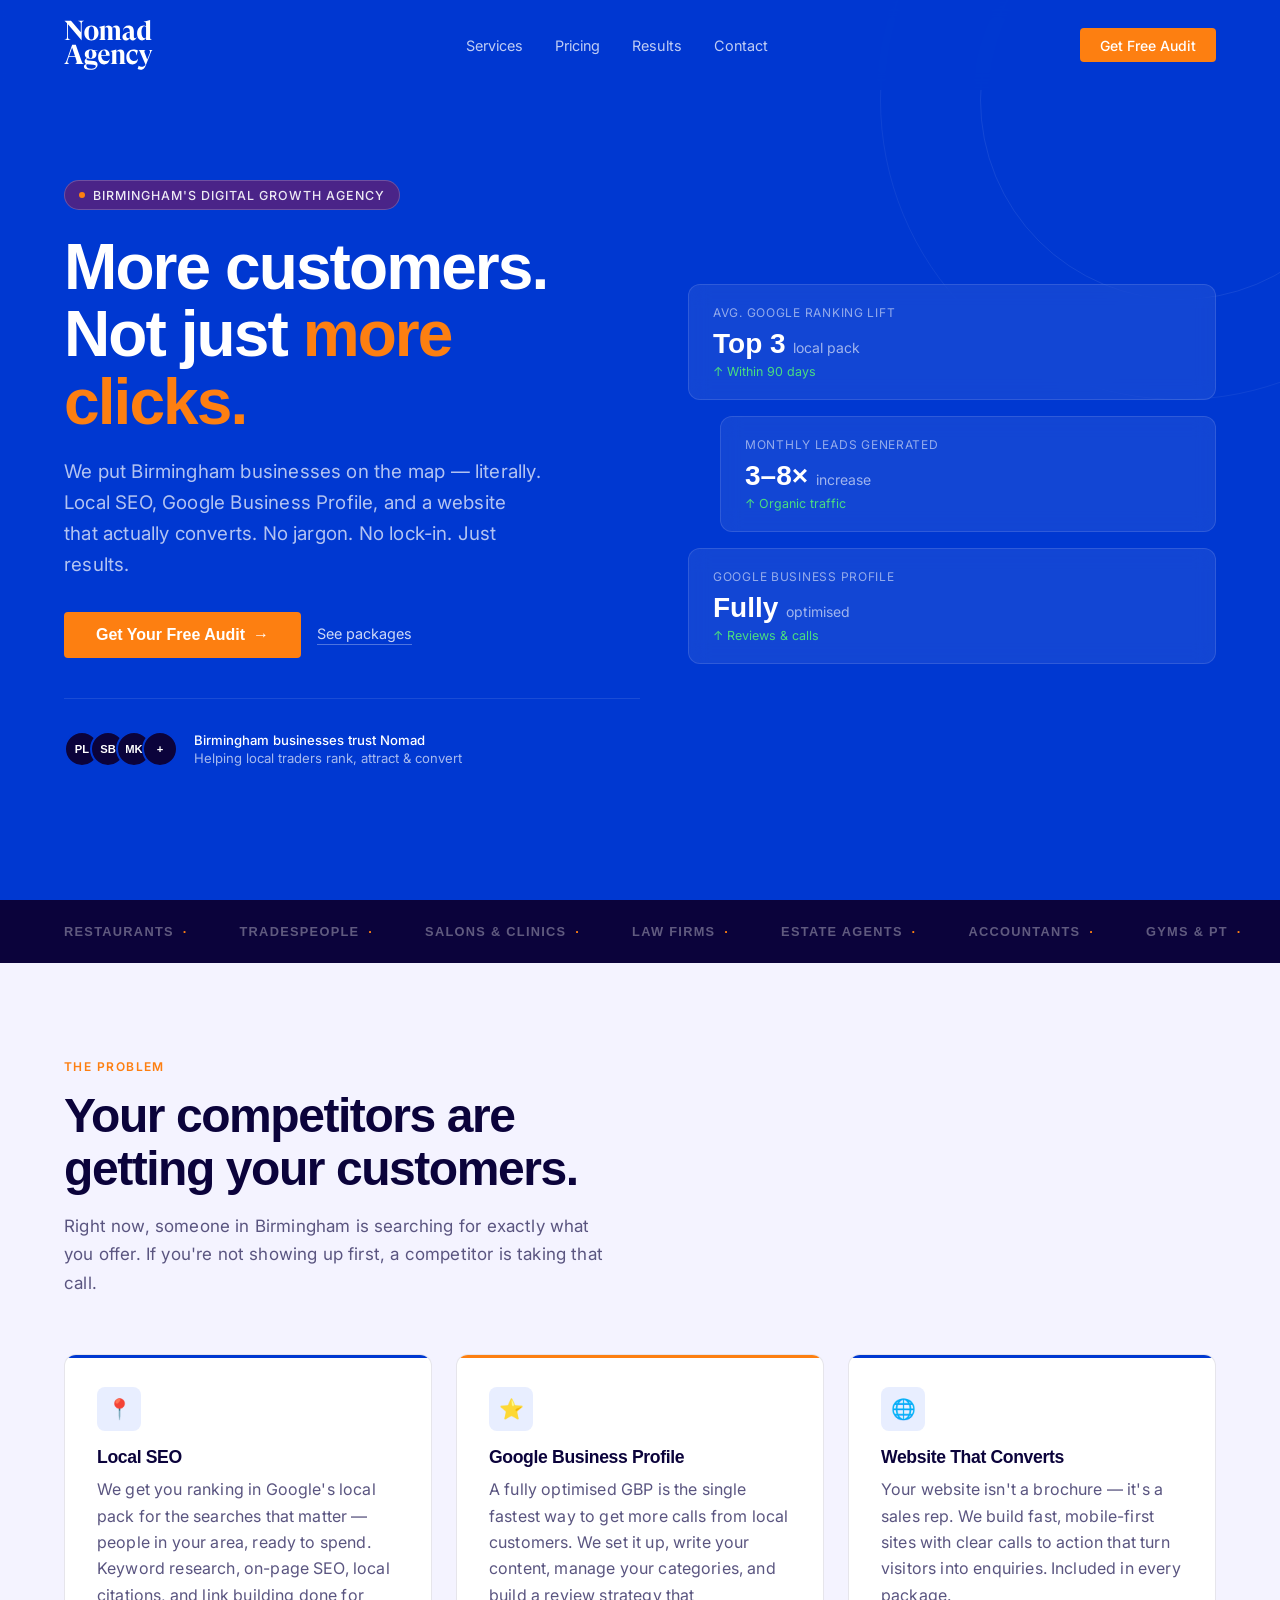
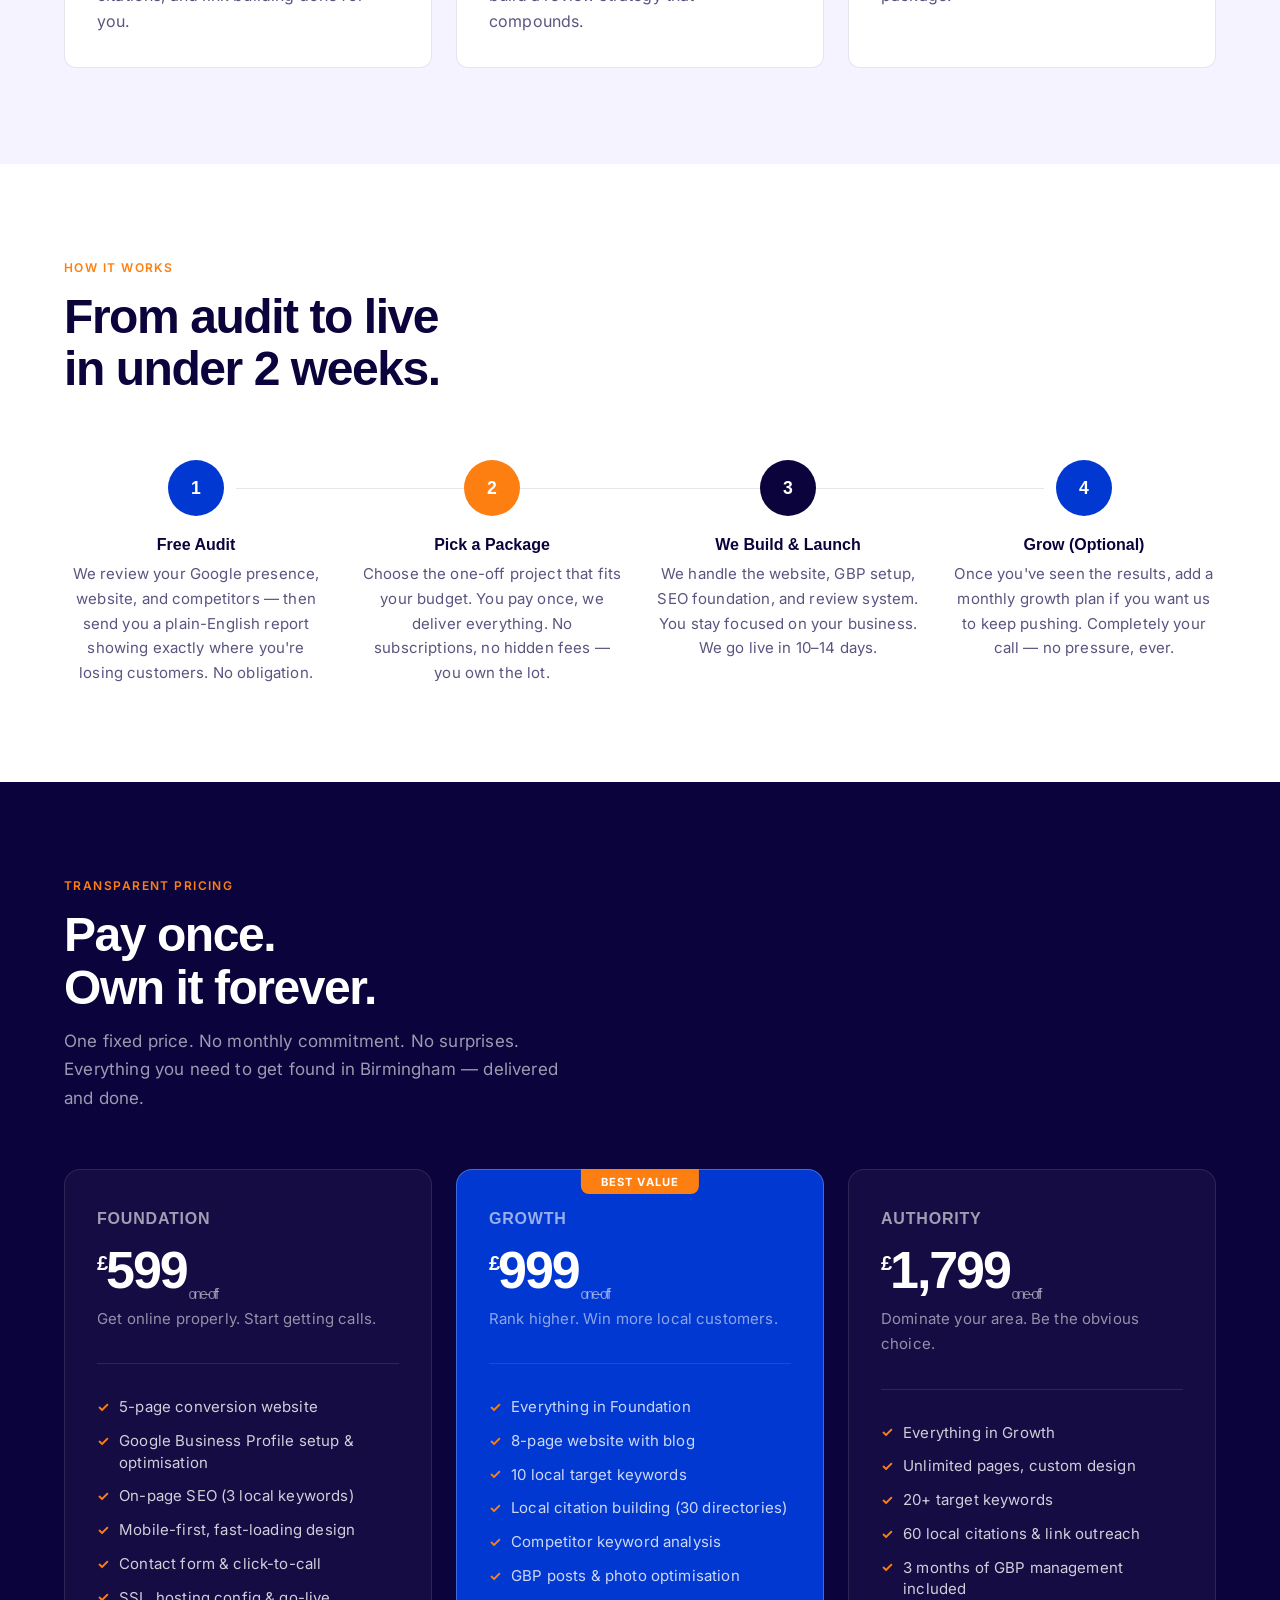
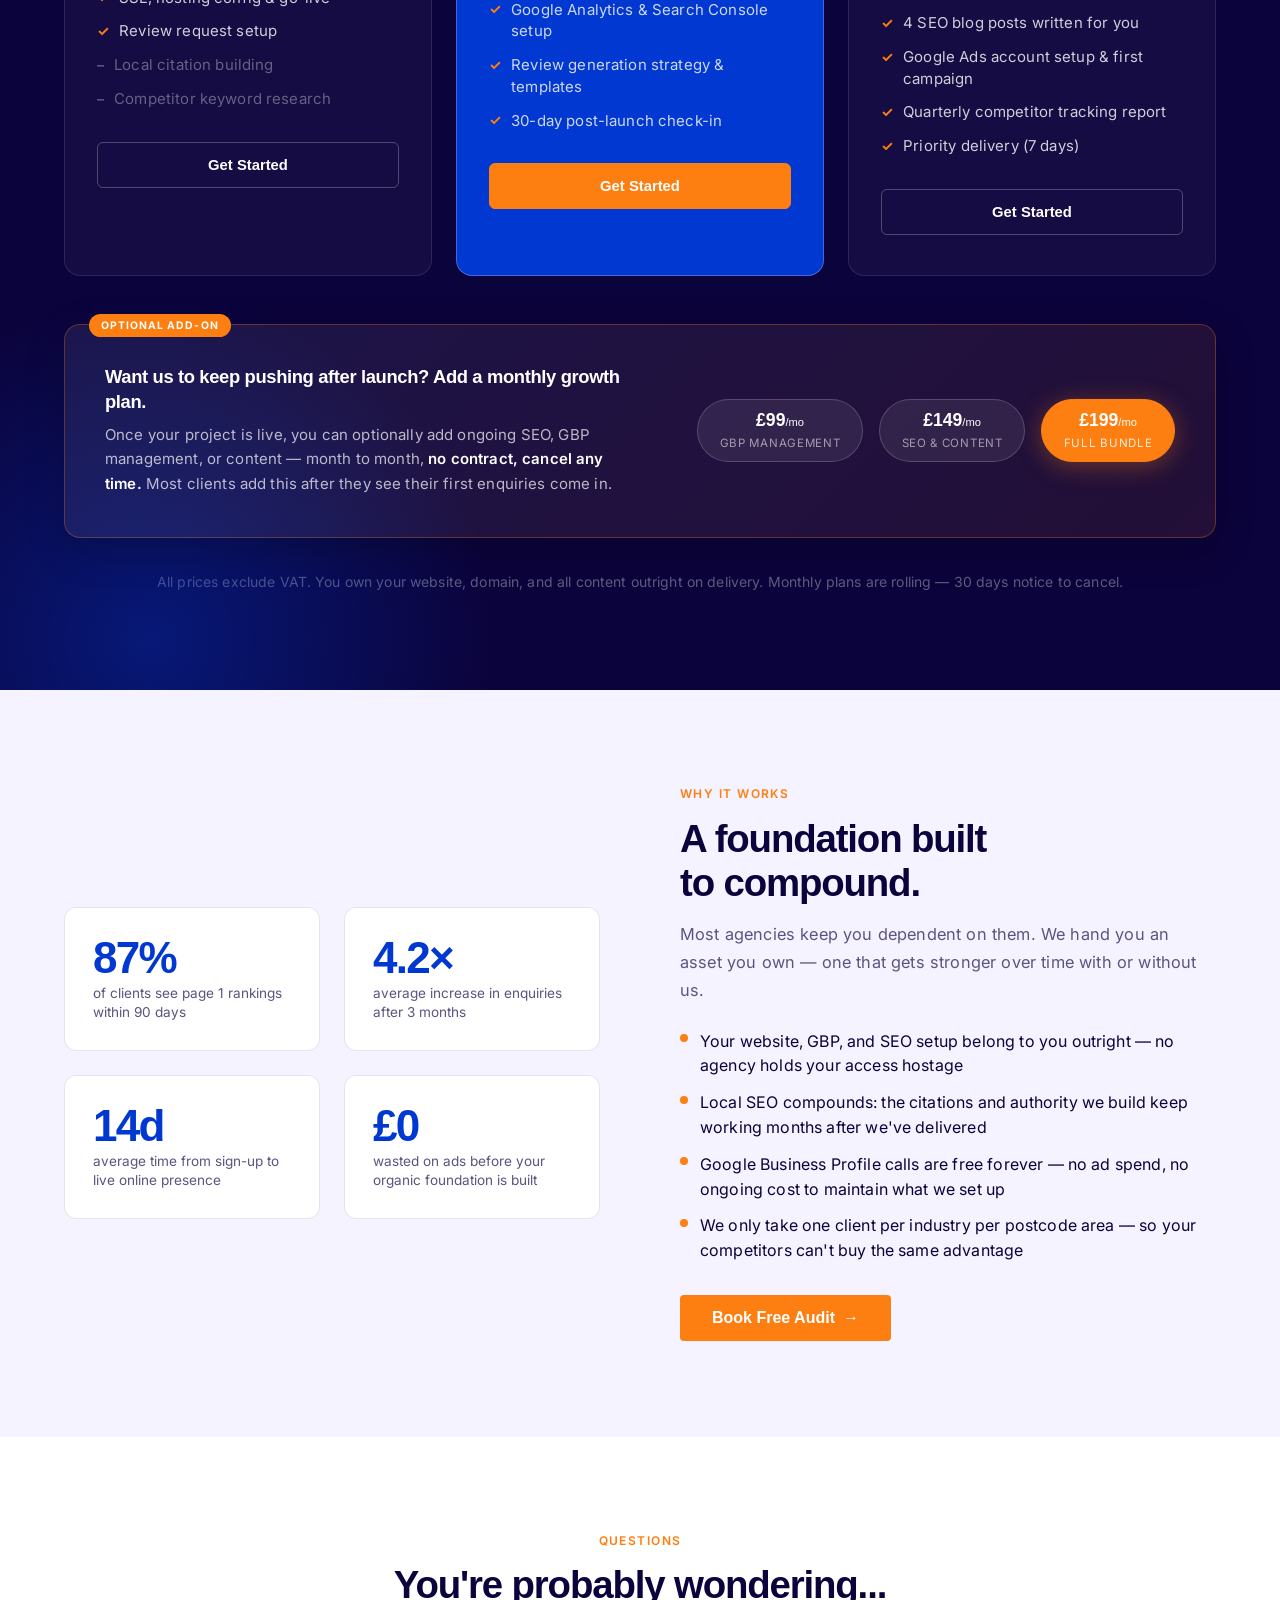
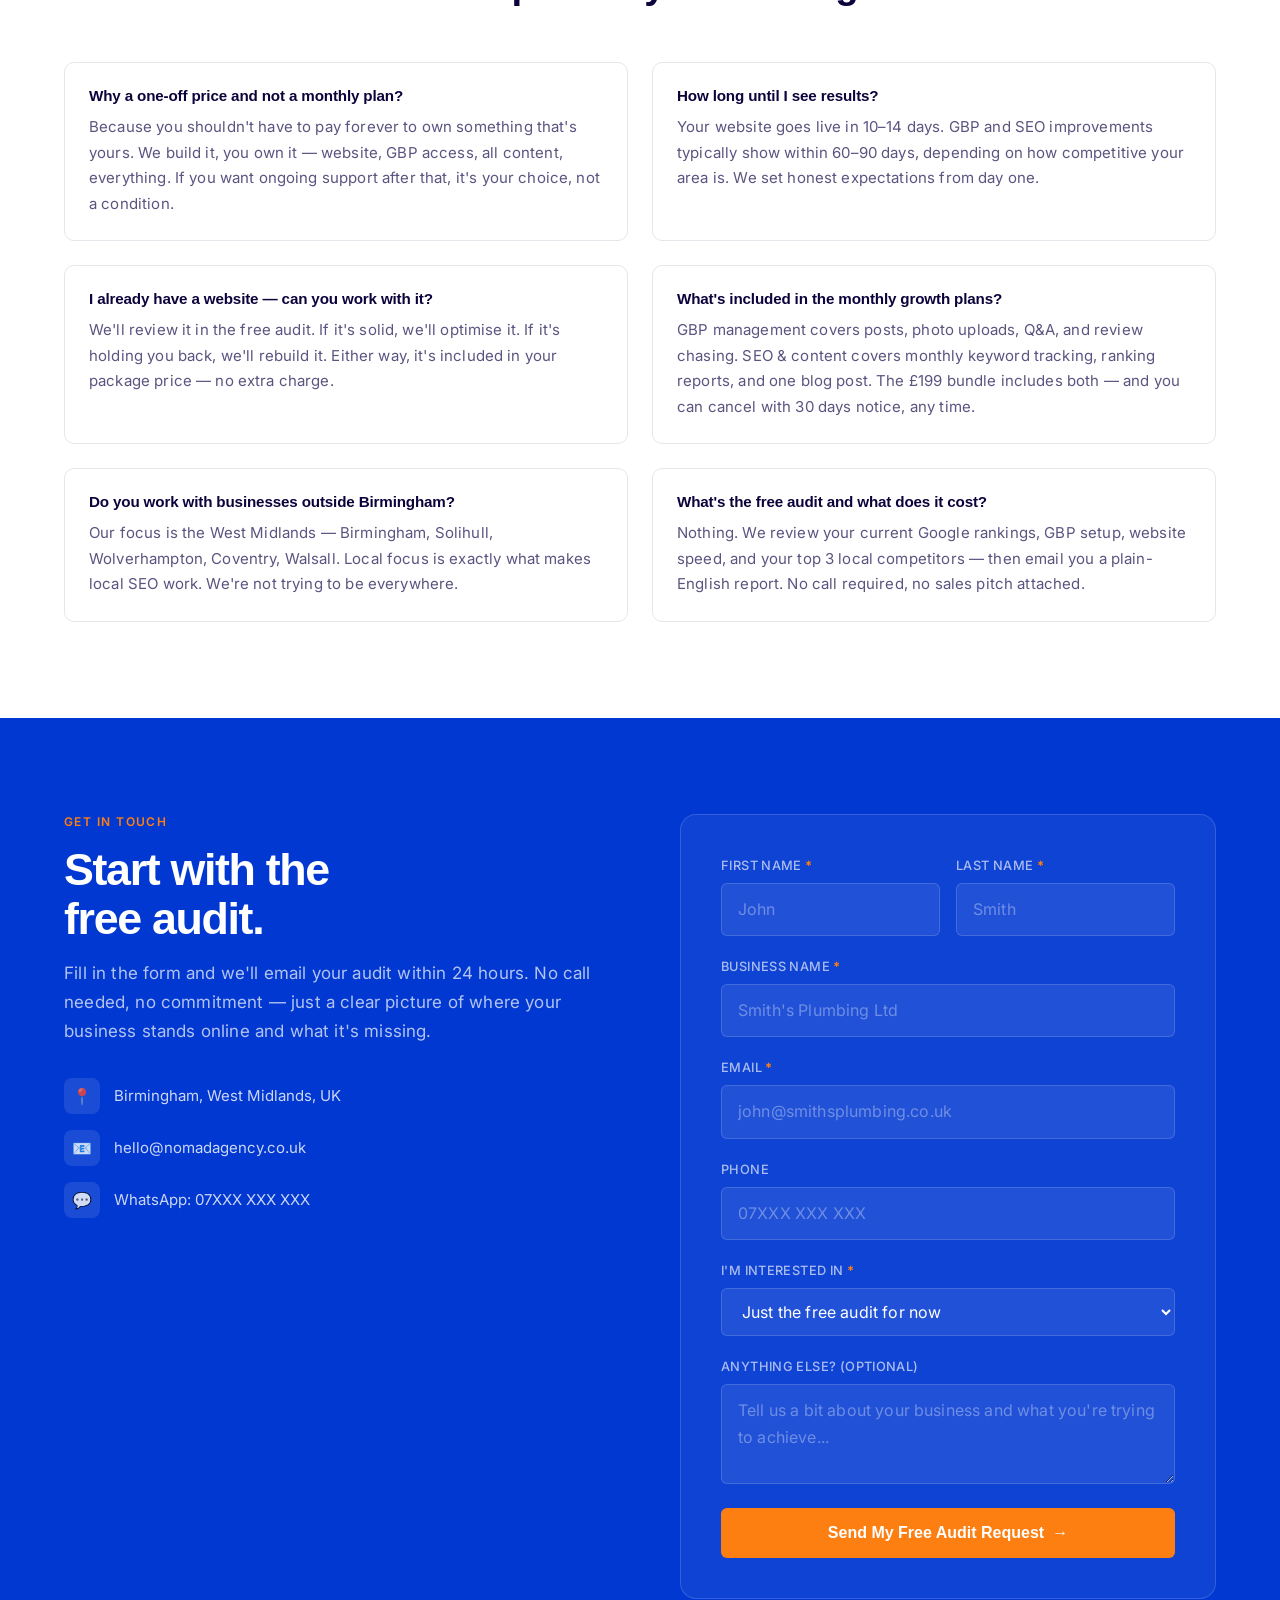
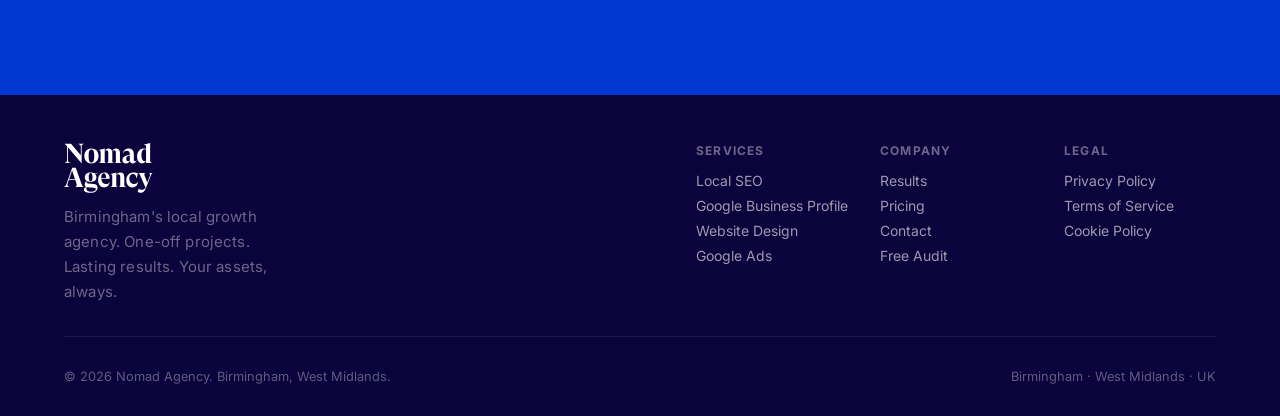
==== commit b31ed468: "add validation to form submission" ====
--- a/index.html
+++ b/index.html
@@ -470,45 +470,46 @@
       </div>
     </div>
   </div>
-  <div class="contact-form">
+  <form class="contact-form" id="contact-form">
+    <input type="text" name="_honey" class="form-honey" tabindex="-1" autocomplete="off" aria-hidden="true">
     <div class="form-row">
       <div class="form-group">
-        <label>First Name</label>
-        <input type="text" placeholder="John">
+        <label for="first_name">First Name <span class="req">*</span></label>
+        <input type="text" id="first_name" name="first_name" placeholder="John" required>
       </div>
       <div class="form-group">
-        <label>Last Name</label>
-        <input type="text" placeholder="Smith">
+        <label for="last_name">Last Name <span class="req">*</span></label>
+        <input type="text" id="last_name" name="last_name" placeholder="Smith" required>
       </div>
     </div>
     <div class="form-group">
-      <label>Business Name</label>
-      <input type="text" placeholder="Smith's Plumbing Ltd">
+      <label for="business">Business Name <span class="req">*</span></label>
+      <input type="text" id="business" name="business" placeholder="Smith's Plumbing Ltd" required>
     </div>
     <div class="form-group">
-      <label>Email</label>
-      <input type="email" placeholder="john@smithsplumbing.co.uk">
+      <label for="email">Email <span class="req">*</span></label>
+      <input type="email" id="email" name="email" placeholder="john@smithsplumbing.co.uk" required>
     </div>
     <div class="form-group">
-      <label>Phone</label>
-      <input type="tel" placeholder="07XXX XXX XXX">
+      <label for="phone">Phone</label>
+      <input type="tel" id="phone" name="phone" placeholder="07XXX XXX XXX">
     </div>
     <div class="form-group">
-      <label>I'm interested in</label>
-      <select>
-        <option>Just the free audit for now</option>
-        <option>Foundation — £599 one-off</option>
-        <option>Growth — £999 one-off</option>
-        <option>Authority — £1,799 one-off</option>
-        <option>Monthly growth plan (post-project)</option>
+      <label for="package">I'm interested in <span class="req">*</span></label>
+      <select id="package" name="package" required>
+        <option value="Free audit">Just the free audit for now</option>
+        <option value="Foundation — £599">Foundation — £599 one-off</option>
+        <option value="Growth — £999">Growth — £999 one-off</option>
+        <option value="Authority — £1,799">Authority — £1,799 one-off</option>
+        <option value="Monthly growth plan">Monthly growth plan (post-project)</option>
       </select>
     </div>
     <div class="form-group">
-      <label>Anything else? (optional)</label>
-      <textarea placeholder="Tell us a bit about your business and what you're trying to achieve..."></textarea>
-    </div>
-    <button class="form-submit">Send My Free Audit Request</button>
-  </div>
+      <label for="message">Anything else? (optional)</label>
+      <textarea id="message" name="message" placeholder="Tell us a bit about your business and what you're trying to achieve..."></textarea>
+    </div>
+    <button type="submit" class="form-submit">Send My Free Audit Request</button>
+  </form>
 </section>
 
 </main>
@@ -580,12 +581,78 @@
   observer.observe(el);
 });
 
-// Form submit
-document.querySelector('.form-submit').addEventListener('click',e=>{
+// Contact form → hello@nomadagency.co.uk via FormSubmit
+const contactForm=document.getElementById('contact-form');
+const submitBtn=contactForm.querySelector('.form-submit');
+const requiredFields=['first_name','last_name','business','email'];
+
+function validateContactForm(){
+  let ok=true;
+  requiredFields.forEach(name=>{
+    const field=contactForm[name];
+    if(!field.value.trim()){
+      field.setCustomValidity('Please fill in this field.');
+      ok=false;
+    }else{
+      field.setCustomValidity('');
+    }
+  });
+  if(!contactForm.checkValidity()){
+    contactForm.reportValidity();
+    return false;
+  }
+  return ok;
+}
+
+requiredFields.forEach(name=>{
+  contactForm[name].addEventListener('input',()=>{
+    contactForm[name].setCustomValidity('');
+  });
+});
+
+contactForm.addEventListener('submit',async e=>{
   e.preventDefault();
-  e.target.textContent='✓ Request sent — we\'ll be in touch!';
-  e.target.style.background='#1a7a3a';
-  e.target.style.cursor='default';
+  if(submitBtn.disabled)return;
+  if(contactForm._honey.value)return;
+  if(!validateContactForm())return;
+
+  const payload={
+    _subject:'New Nomad Agency enquiry',
+    _template:'table',
+    _captcha:'false',
+    first_name:contactForm.first_name.value.trim(),
+    last_name:contactForm.last_name.value.trim(),
+    business:contactForm.business.value.trim(),
+    email:contactForm.email.value.trim(),
+    phone:contactForm.phone.value.trim()||'(not provided)',
+    package:contactForm.package.value,
+    message:contactForm.message.value.trim()||'(none)',
+  };
+
+  const originalText=submitBtn.textContent;
+  submitBtn.textContent='Sending...';
+  submitBtn.disabled=true;
+
+  try{
+    const res=await fetch('https://formsubmit.co/ajax/hello@nomadagency.co.uk',{
+      method:'POST',
+      headers:{'Content-Type':'application/json',Accept:'application/json'},
+      body:JSON.stringify(payload),
+    });
+    if(!res.ok)throw new Error('submit failed');
+    submitBtn.textContent='✓ Request sent — we\'ll be in touch!';
+    submitBtn.style.background='#1a7a3a';
+    submitBtn.style.cursor='default';
+    contactForm.reset();
+  }catch{
+    submitBtn.textContent='Something went wrong — try again';
+    submitBtn.style.background='#c0392b';
+    submitBtn.disabled=false;
+    setTimeout(()=>{
+      submitBtn.textContent=originalText;
+      submitBtn.style.background='';
+    },4000);
+  }
 });
 </script>
 </body>
--- a/css/styles.css
+++ b/css/styles.css
@@ -441,6 +441,11 @@
   background:rgba(255,255,255,0.06);
   border:1px solid rgba(255,255,255,0.15);
   border-radius:16px;padding:2.5rem;
+  position:relative;
+}
+.form-honey{
+  position:absolute;left:-9999px;width:1px;height:1px;
+  opacity:0;pointer-events:none;
 }
 .form-row{display:grid;grid-template-columns:1fr 1fr;gap:1rem}
 .form-group{margin-bottom:1.25rem}
@@ -449,6 +454,7 @@
   color:rgba(255,255,255,0.65);margin-bottom:0.4rem;
   letter-spacing:0.03em;text-transform:uppercase;
 }
+.form-group label .req{color:var(--orange);font-weight:700}
 .form-group input,
 .form-group select,
 .form-group textarea{
@@ -469,6 +475,11 @@
   border-color:rgba(255,255,255,0.4);
   background:rgba(255,255,255,0.12);
 }
+.form-group input:user-invalid,
+.form-group select:user-invalid,
+.form-group textarea:user-invalid{
+  border-color:rgba(231,76,60,0.75);
+}
 .form-group textarea{min-height:100px;resize:vertical}
 .form-submit{
   width:100%;padding:1rem;
@@ -478,7 +489,8 @@
   cursor:pointer;transition:background 0.2s,transform 0.1s;
   display:flex;align-items:center;justify-content:center;gap:0.5rem;
 }
-.form-submit:hover{background:#e06c00;transform:translateY(-1px)}
+.form-submit:hover:not(:disabled){background:#e06c00;transform:translateY(-1px)}
+.form-submit:disabled{opacity:0.85;cursor:wait;transform:none}
 .form-submit::after{content:'→'}
 
 /* FOOTER */
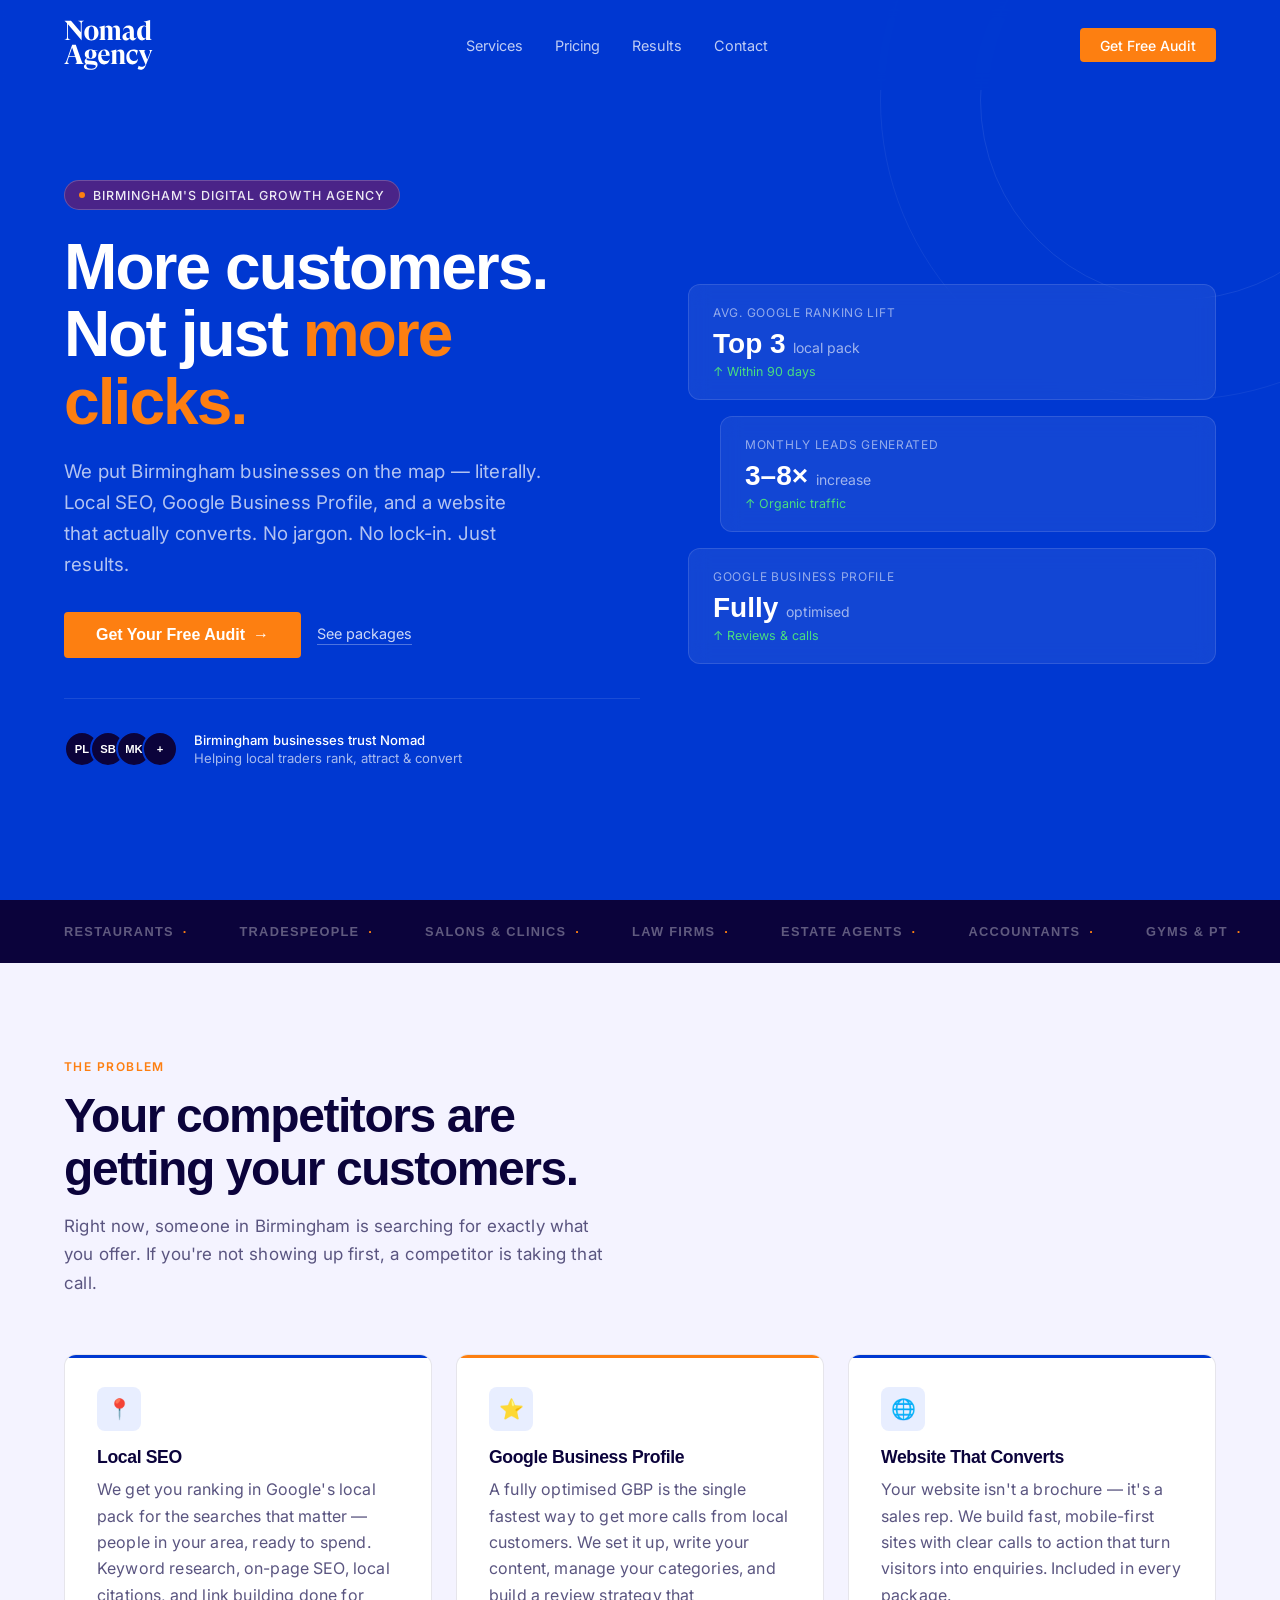
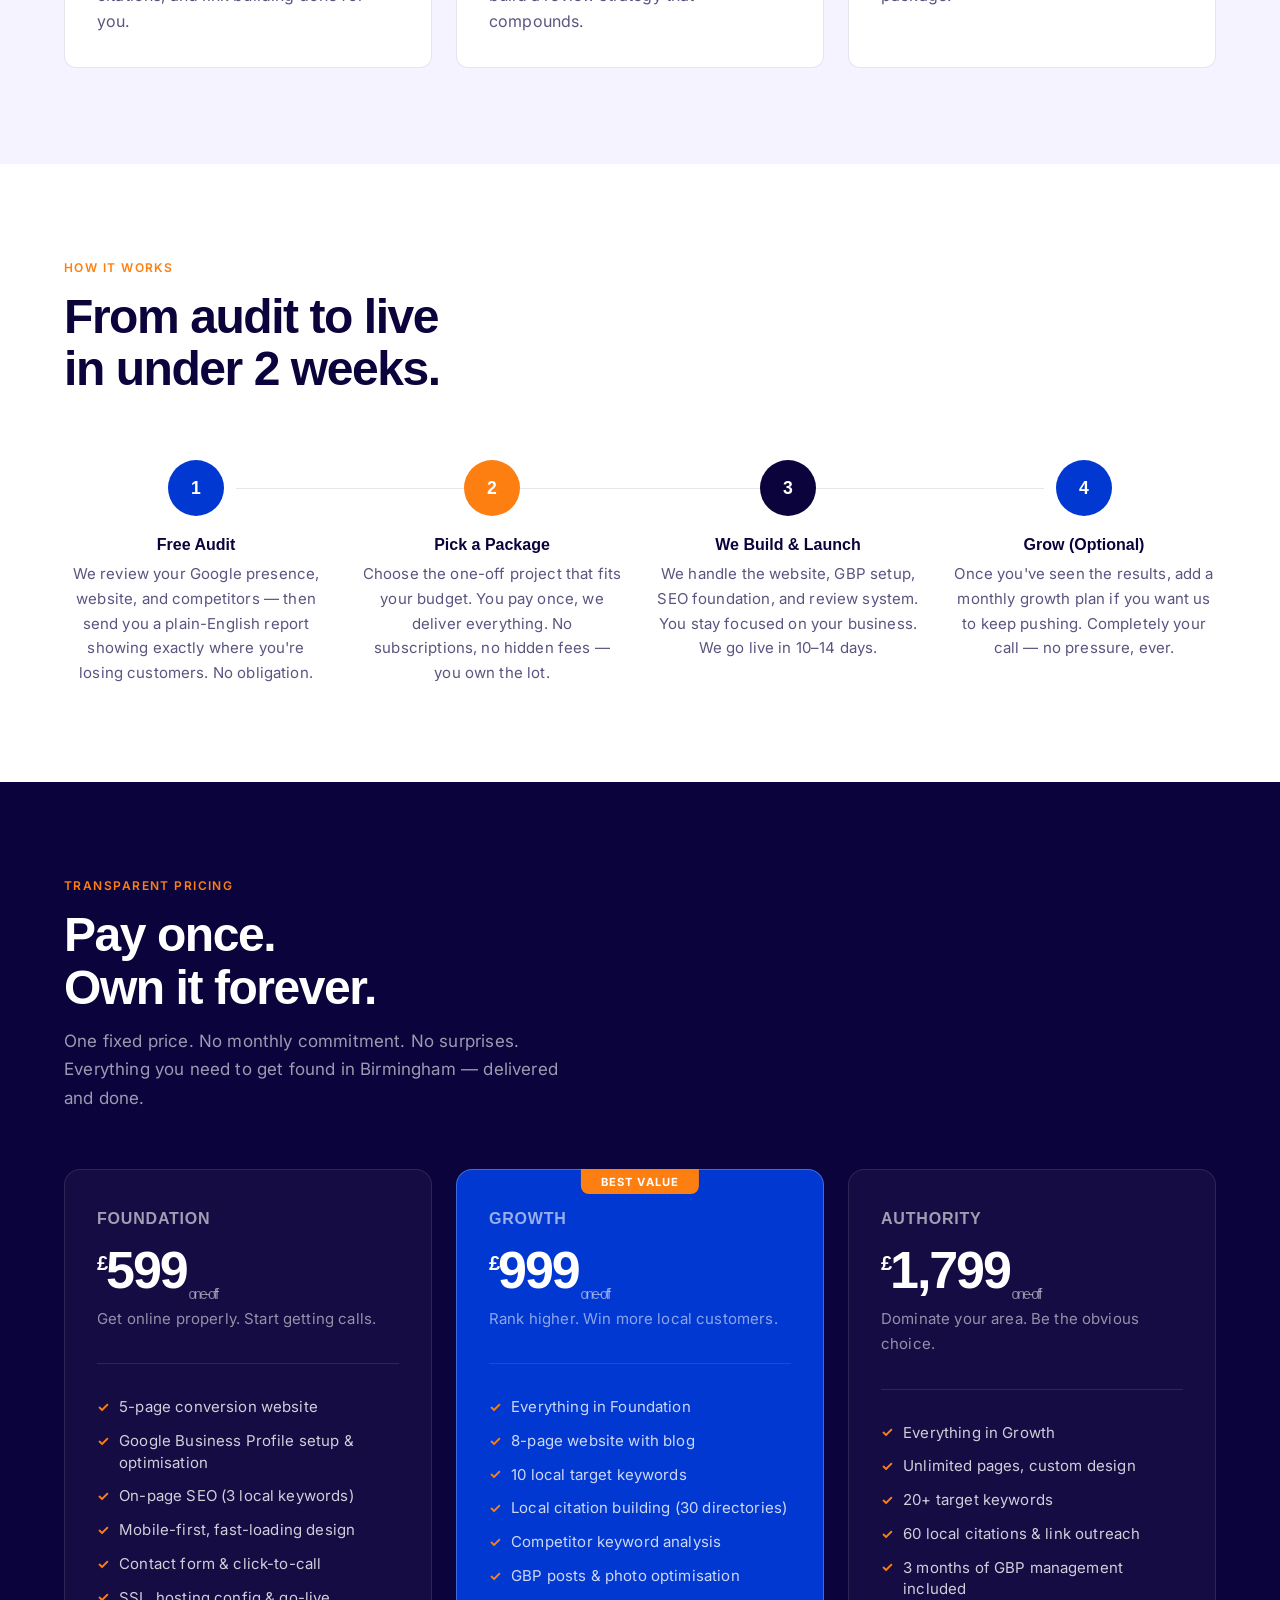
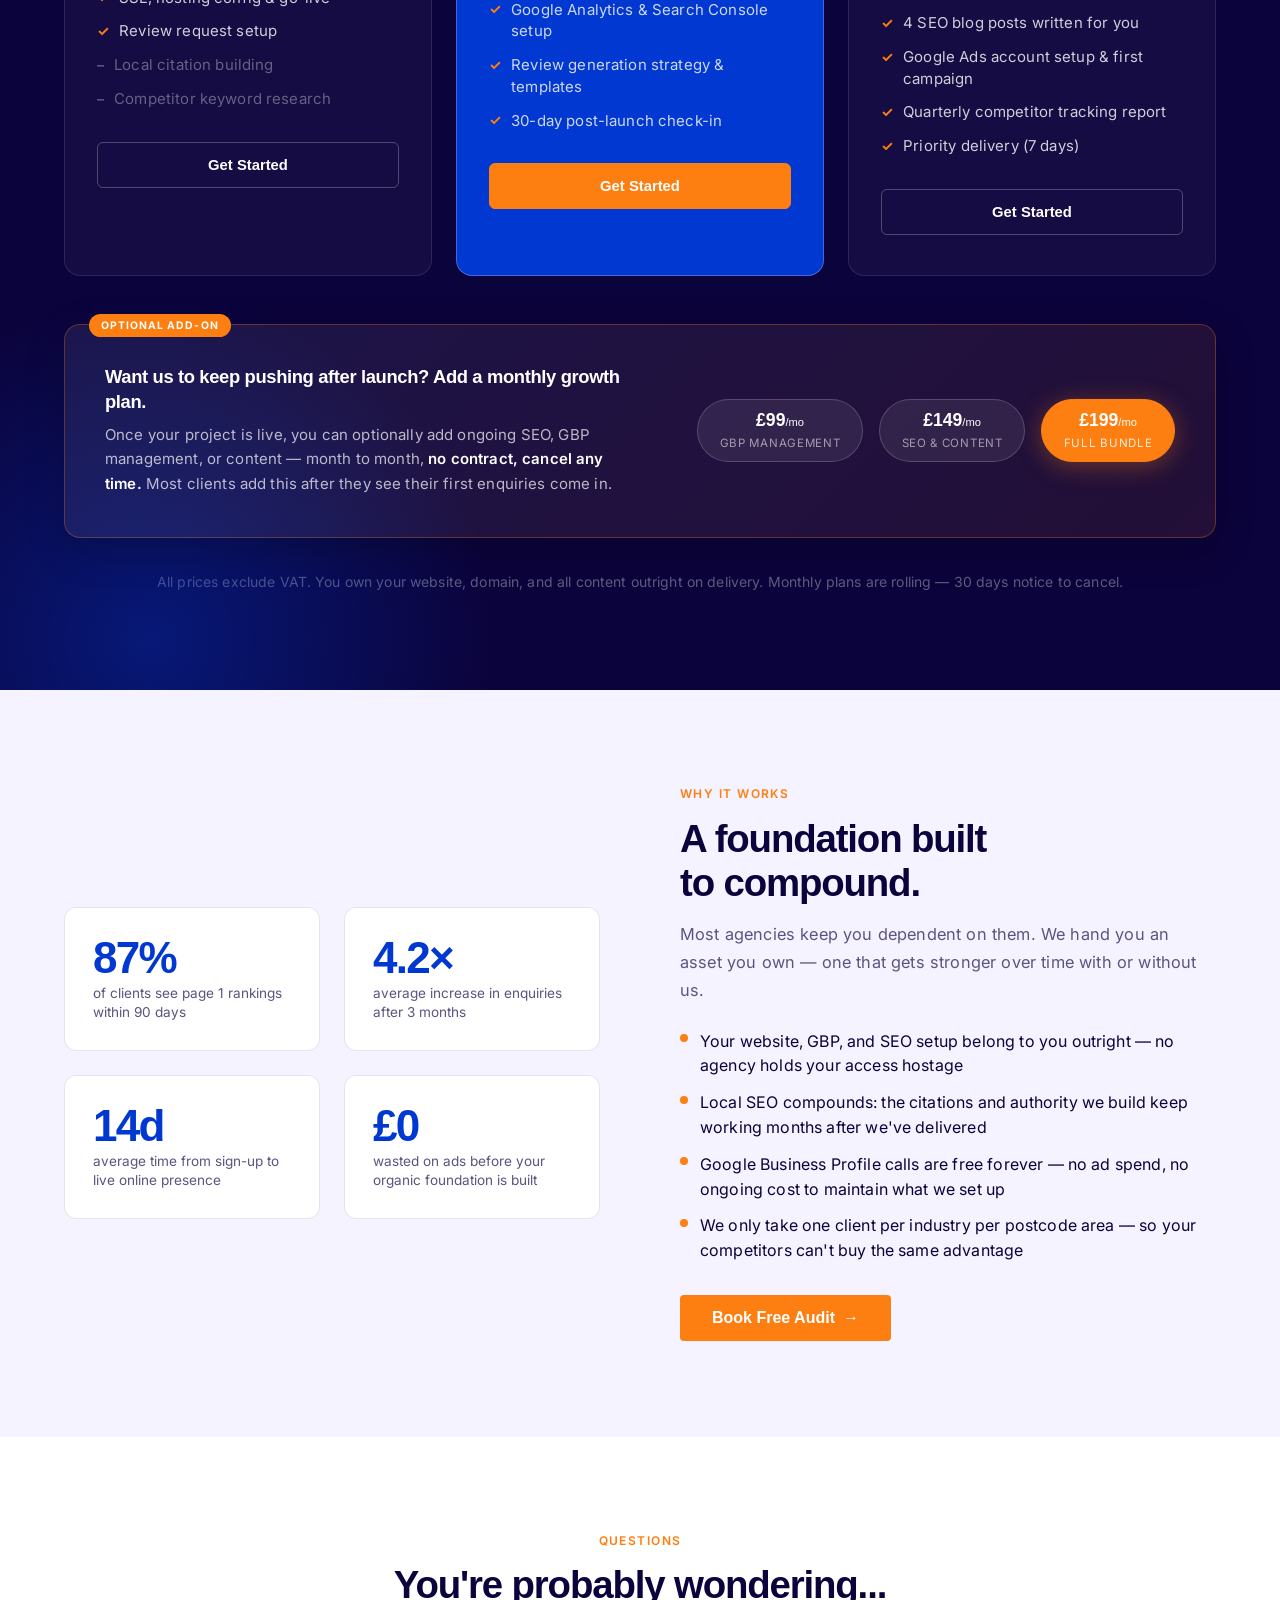
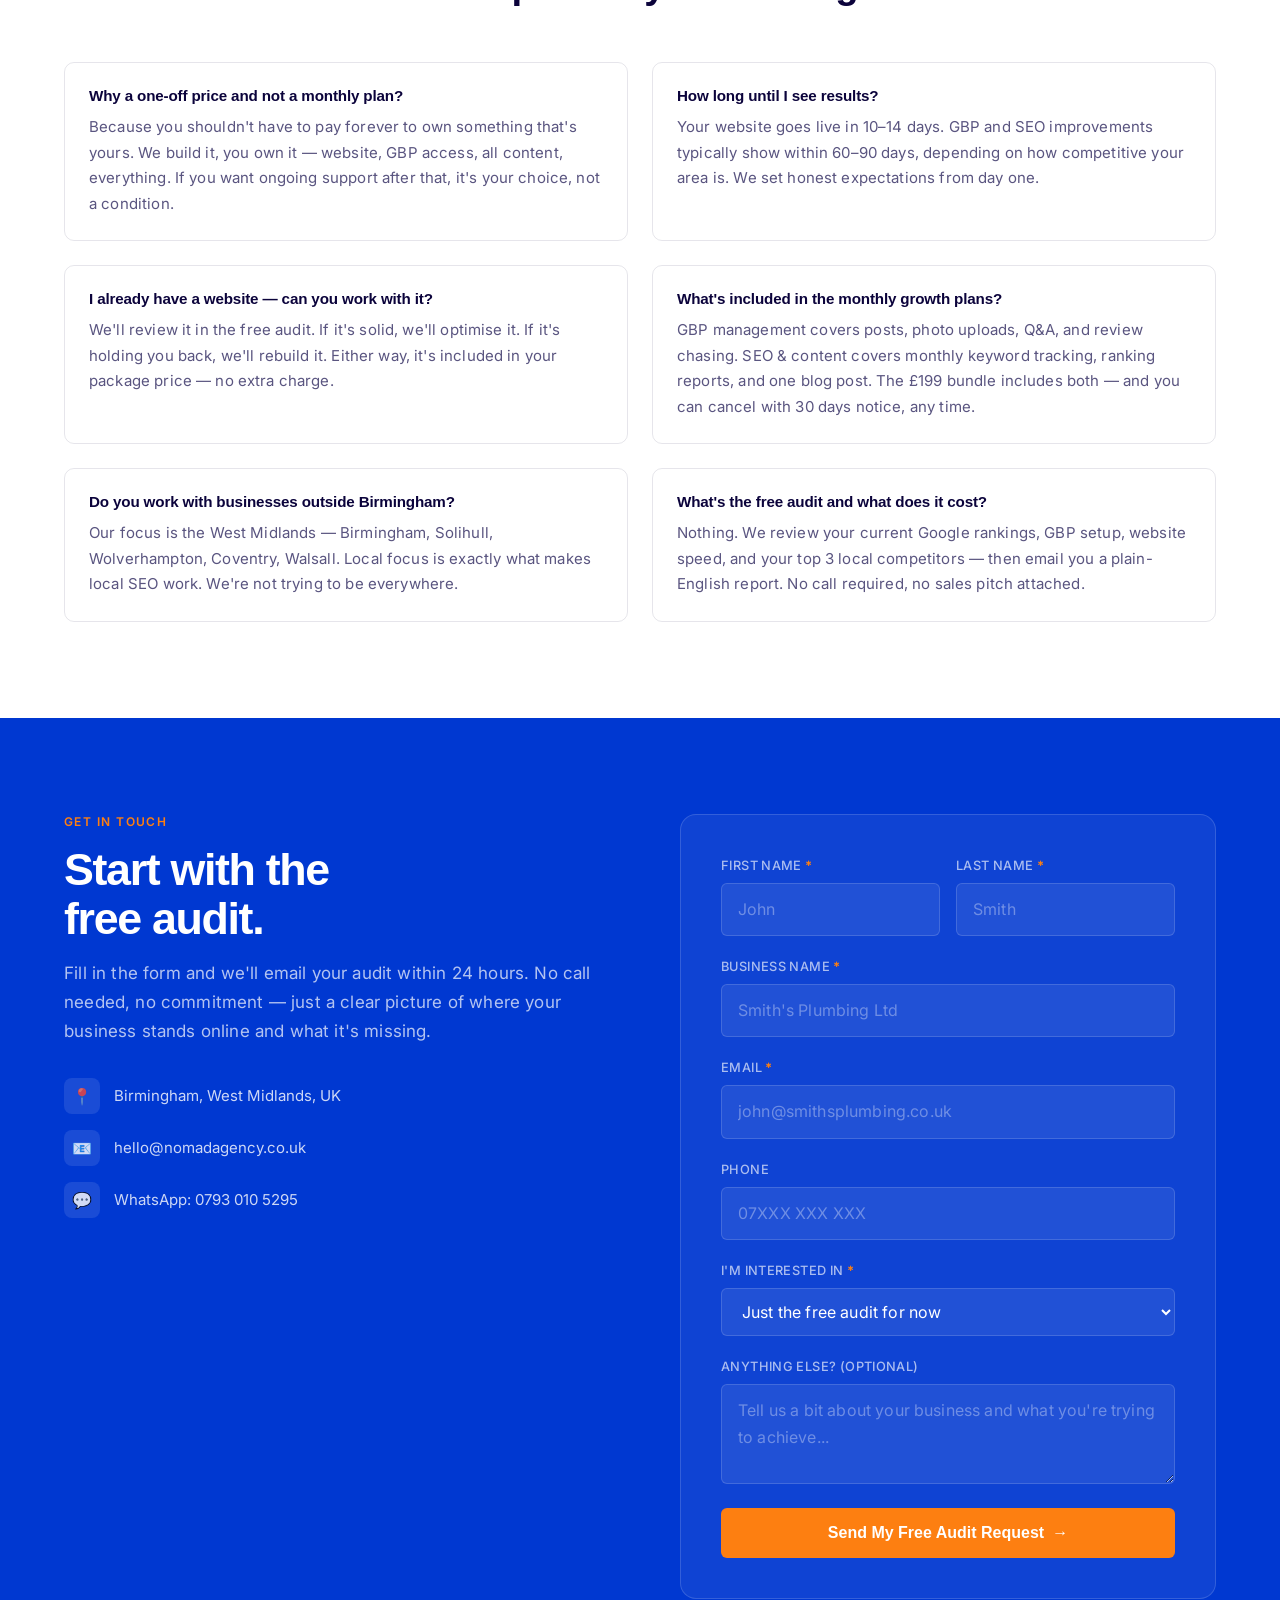
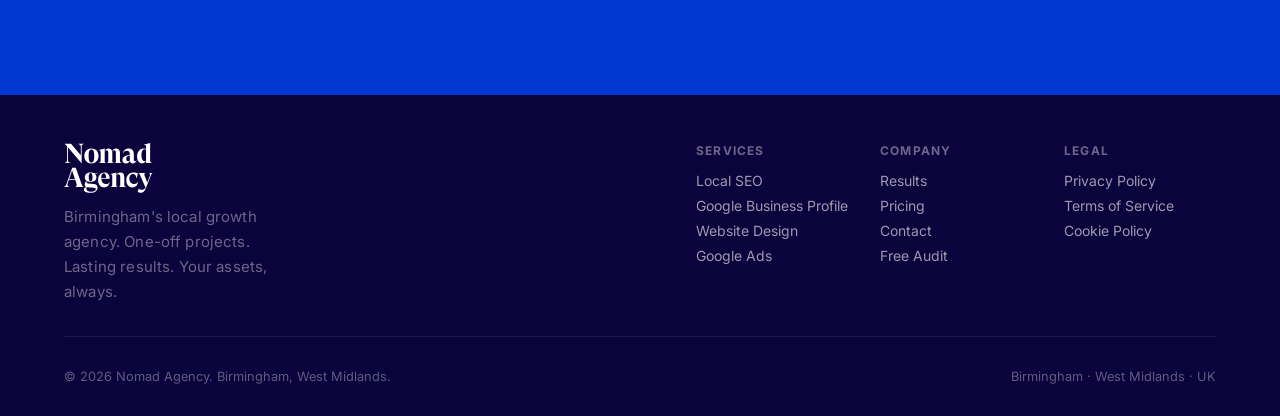
==== commit a2d10ce8: "Add Google Analytics tracking" ====
--- a/index.html
+++ b/index.html
@@ -3,6 +3,17 @@
 <head>
 <meta charset="UTF-8">
 <meta name="viewport" content="width=device-width, initial-scale=1.0">
+
+<!-- Google tag (gtag.js) -->
+<script async src="https://www.googletagmanager.com/gtag/js?id=G-6K2HGDKKHW"></script>
+<script>
+  window.dataLayer = window.dataLayer || [];
+  function gtag(){dataLayer.push(arguments);}
+  gtag('js', new Date());
+
+  gtag('config', 'G-6K2HGDKKHW');
+</script>
+
 <link rel="icon" href="assets/favicon.svg" type="image/svg+xml">
 <link rel="apple-touch-icon" href="assets/favicon.svg">
 
@@ -466,7 +477,7 @@
       </div>
       <div class="contact-item">
         <div class="contact-icon">💬</div>
-        <span>WhatsApp: 07XXX XXX XXX</span>
+        <a href="https://wa.me/447930105295" target="_blank" rel="noopener noreferrer">WhatsApp: 0793 010 5295</a>
       </div>
     </div>
   </div>
--- a/css/styles.css
+++ b/css/styles.css
@@ -432,6 +432,11 @@
   display:flex;align-items:center;gap:0.875rem;
   color:rgba(255,255,255,0.8);font-size:0.9375rem;
 }
+.contact-item a{
+  color:inherit;text-decoration:none;
+  transition:color 0.2s;
+}
+.contact-item a:hover{color:#fff}
 .contact-icon{
   width:36px;height:36px;background:rgba(255,255,255,0.1);
   border-radius:8px;display:flex;align-items:center;justify-content:center;
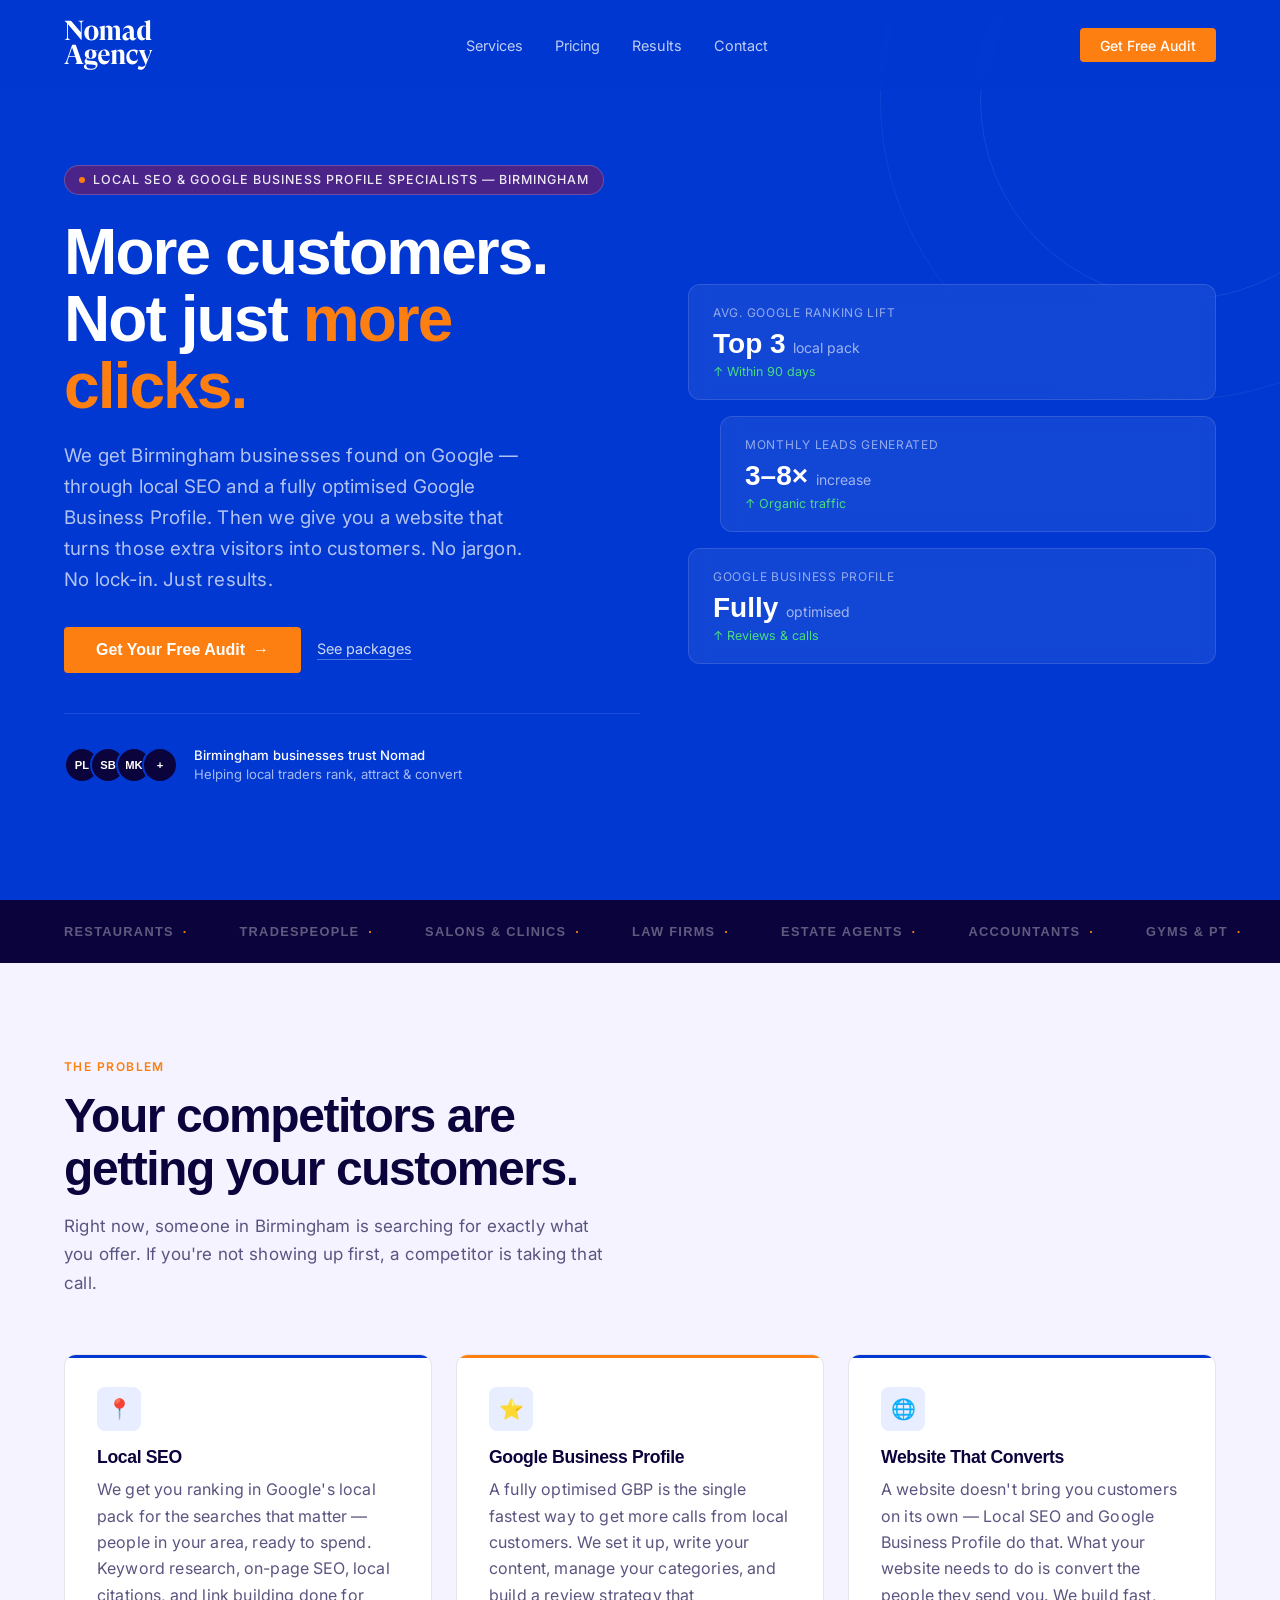
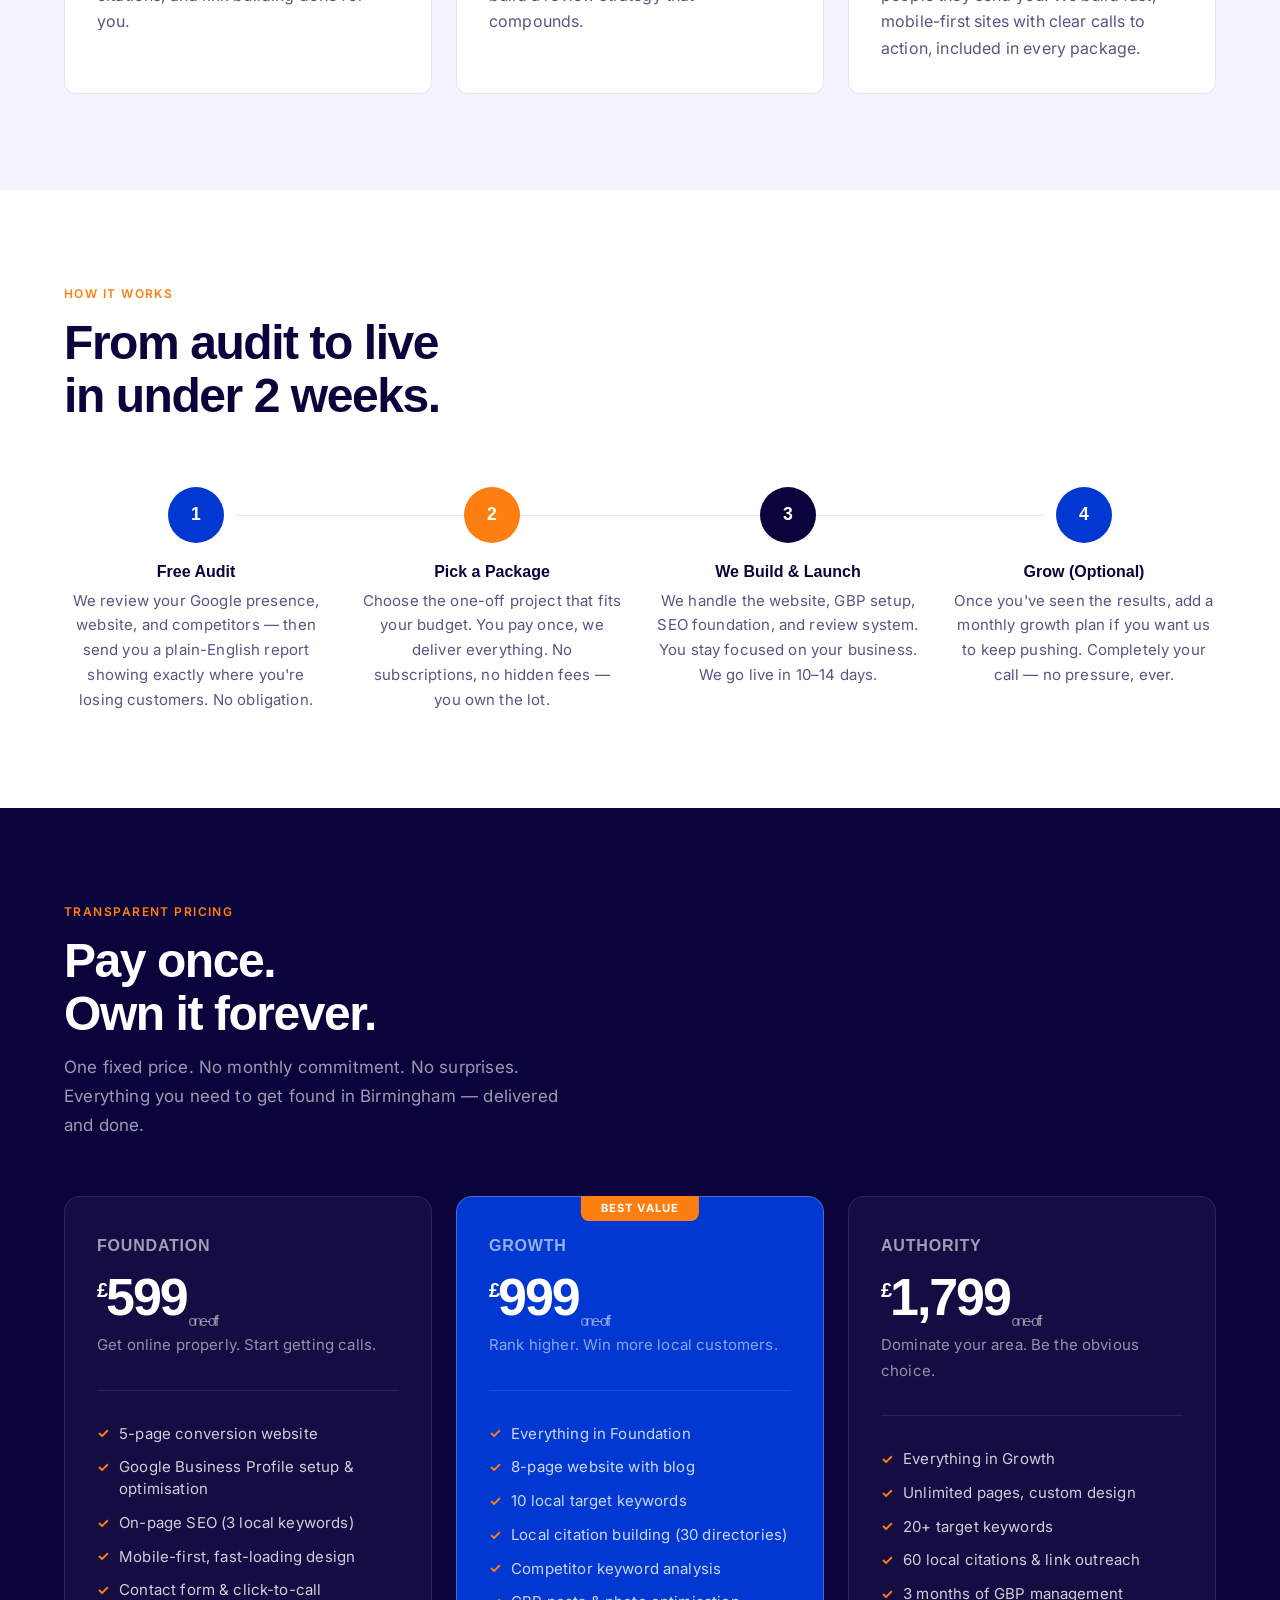
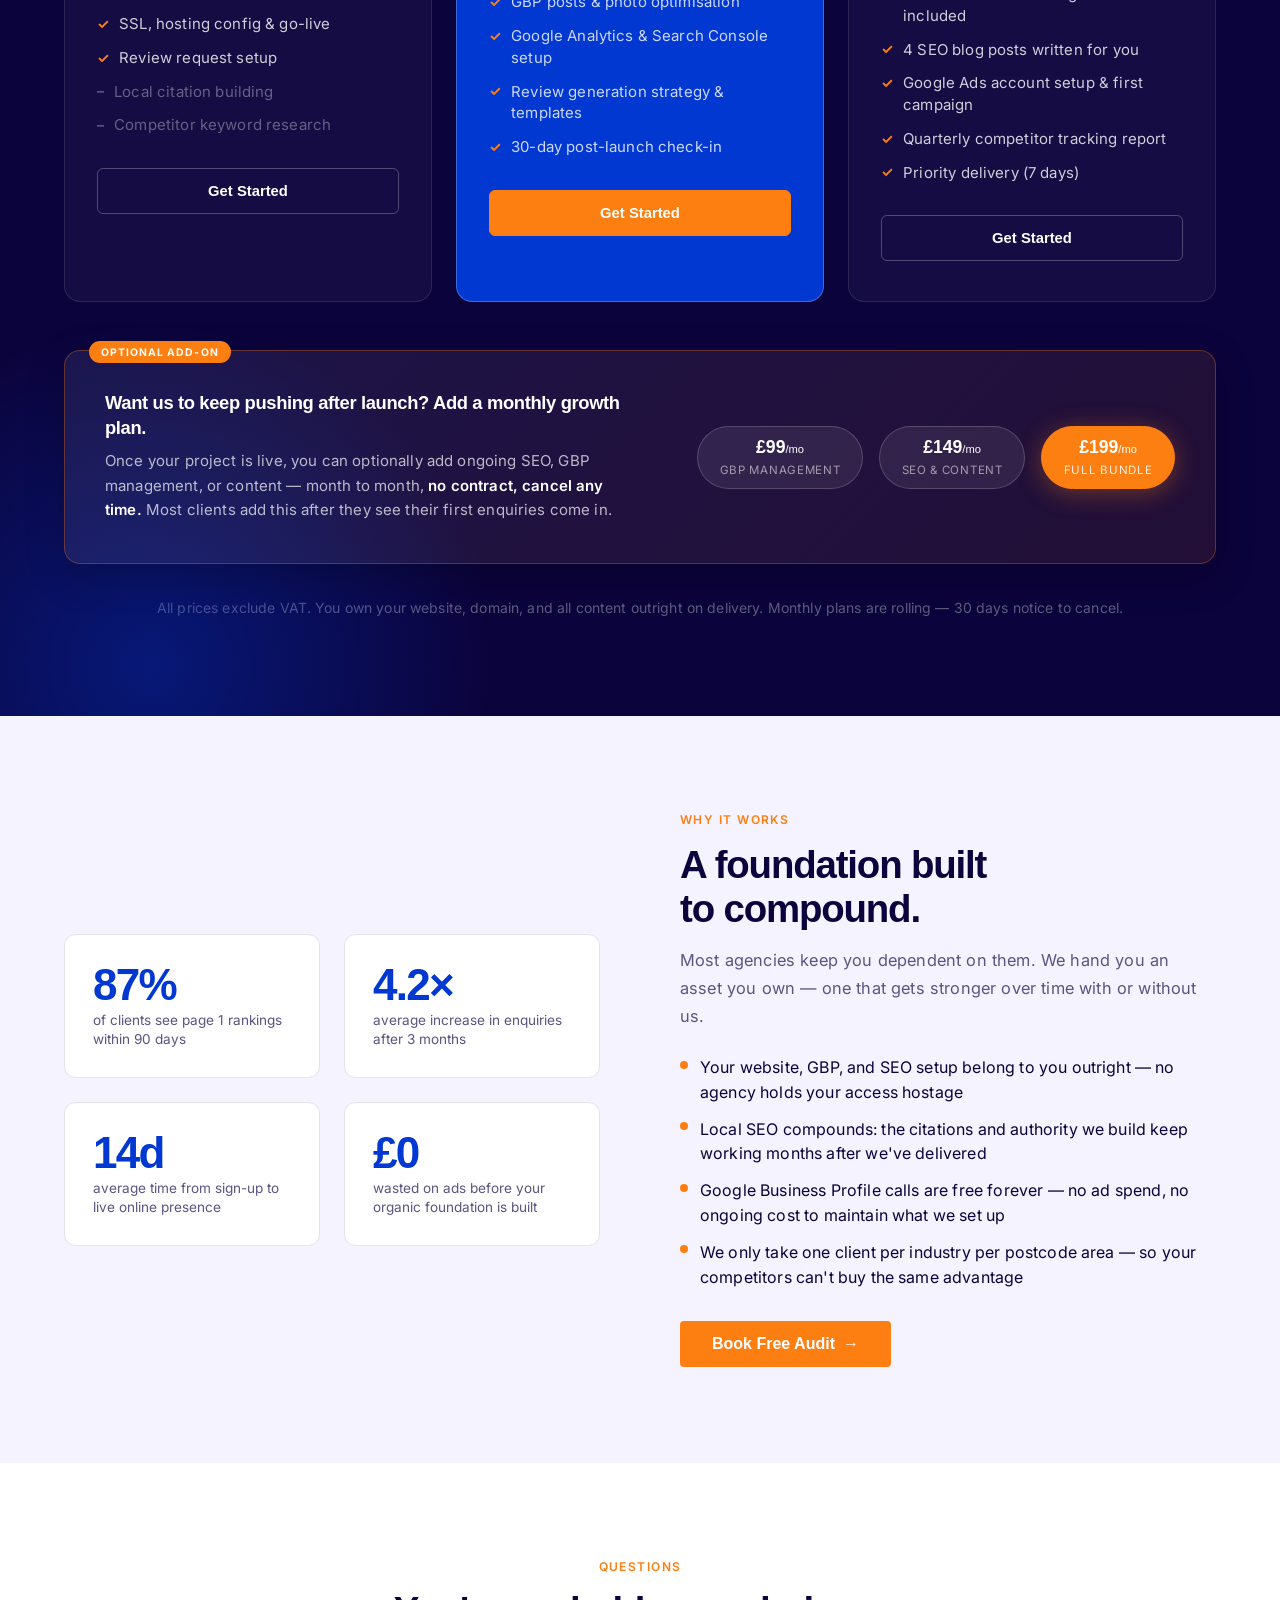
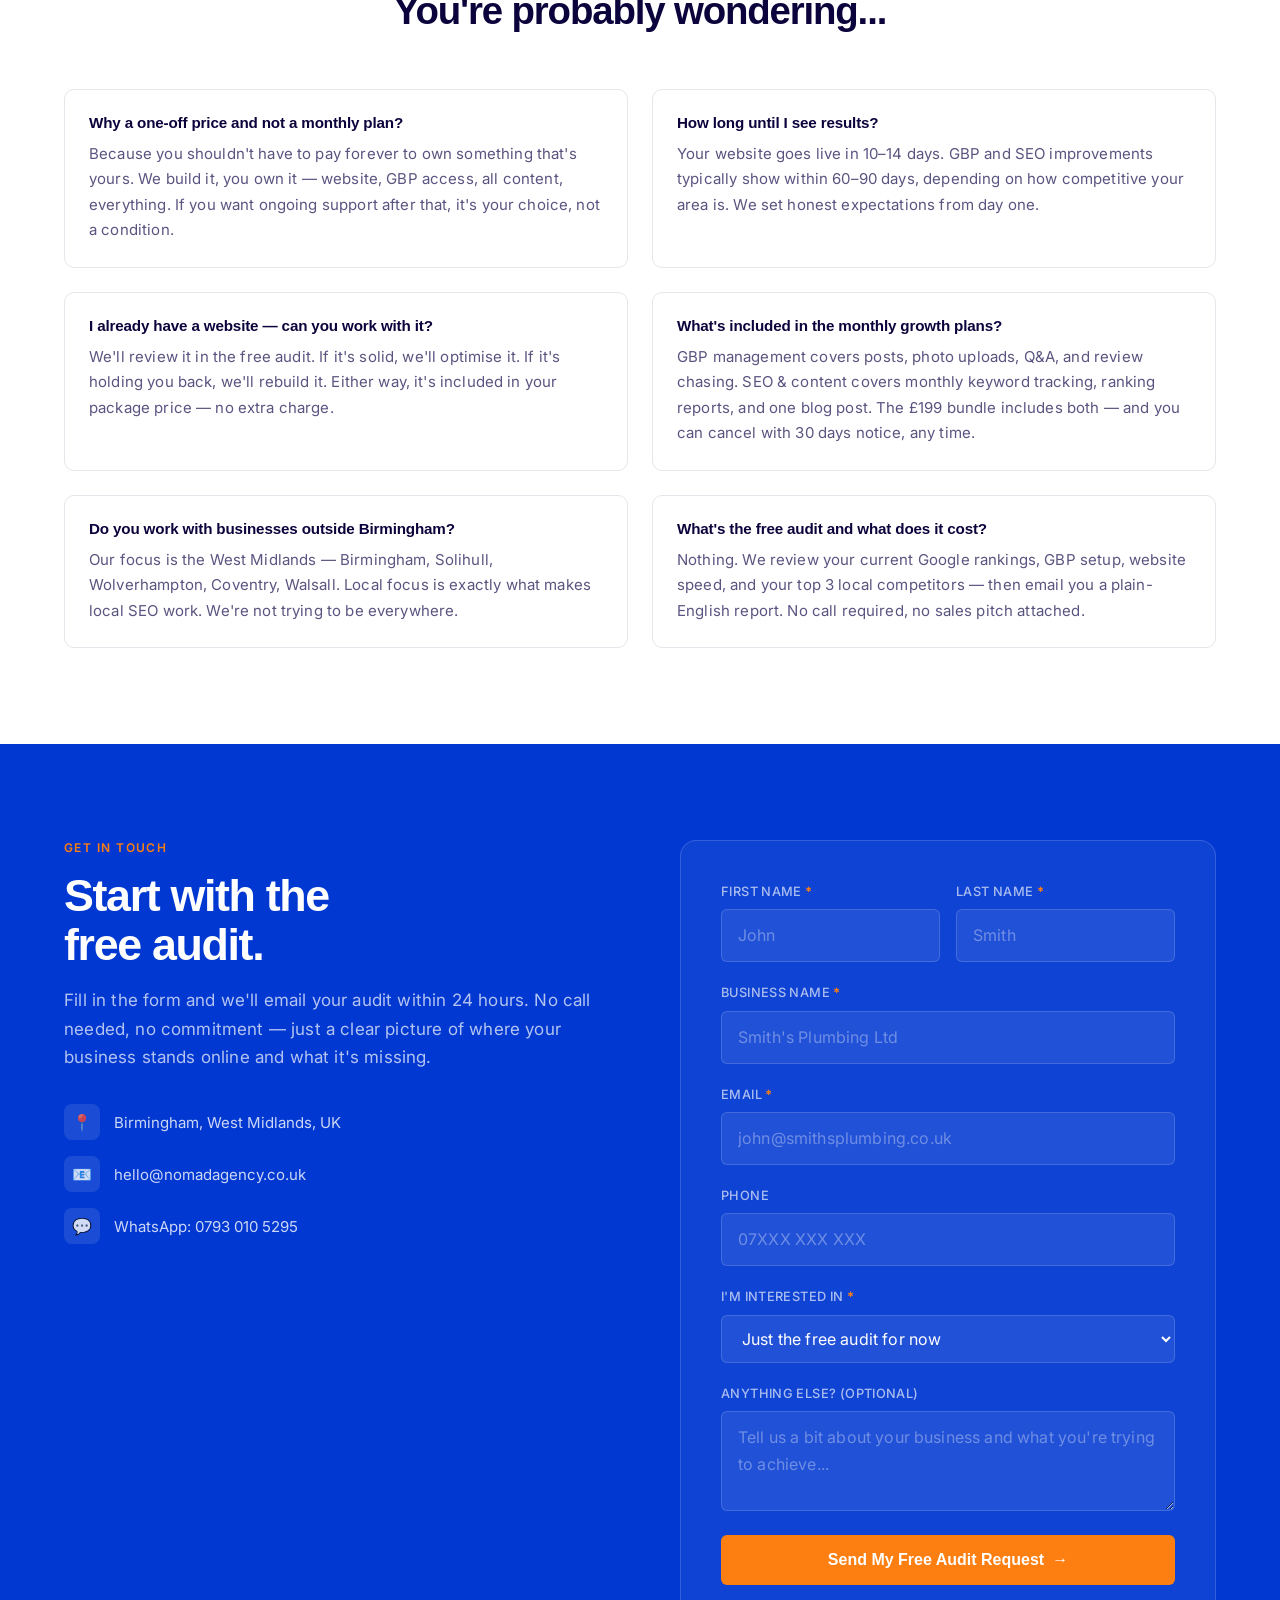
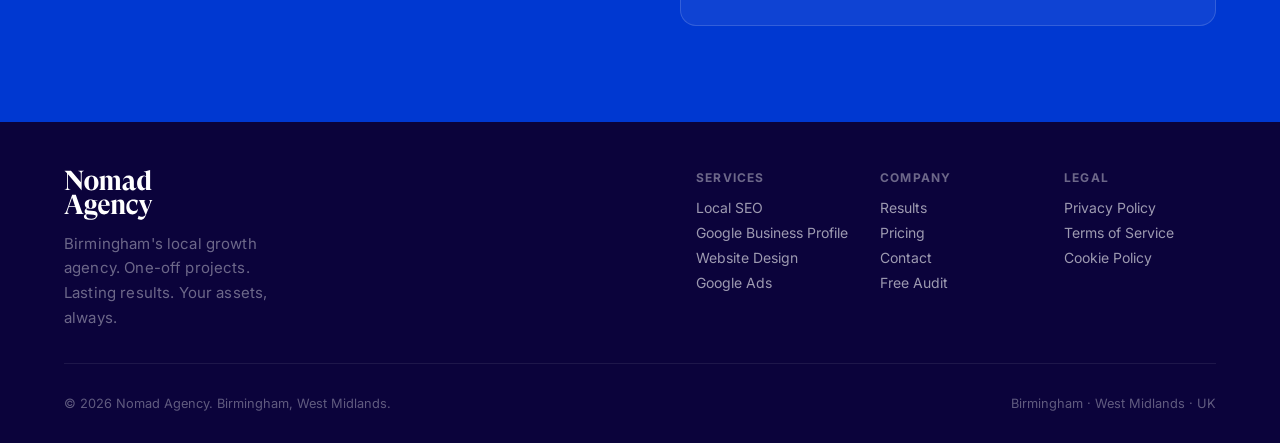
==== commit b1656393: "Update SEO copy and hero messaging for local SEO focus" ====
--- a/index.html
+++ b/index.html
@@ -18,9 +18,9 @@
 <link rel="apple-touch-icon" href="assets/favicon.svg">
 
 <!-- Primary SEO -->
-<title>Nomad Agency — Web Design & Local SEO Birmingham</title>
-<meta name="description" content="Birmingham web design, local SEO and Google Business Profile experts. One-off packages from £599. Get found on Google, get more calls. Free audit — no commitment.">
-<meta name="keywords" content="web design Birmingham, local SEO Birmingham, Google Business Profile Birmingham, SEO agency Birmingham, website design West Midlands, small business SEO Birmingham">
+<title>Local SEO & Google Business Profile Birmingham | Nomad Agency</title>
+<meta name="description" content="Get more calls and enquiries from Google. Local SEO and Google Business Profile optimisation for Birmingham businesses — plus a website that turns the extra visitors into customers. One-off packages from £599.">
+<meta name="keywords" content="local SEO Birmingham, Google Business Profile Birmingham, Google My Business optimisation Birmingham, GBP setup Birmingham, local SEO West Midlands, get more customers from Google Birmingham, rank on Google Maps Birmingham, small business SEO Birmingham, web design Birmingham">
 <meta name="author" content="Nomad Agency">
 <meta name="robots" content="index, follow">
 <link rel="canonical" href="https://www.nomadagency.co.uk/">
@@ -28,16 +28,16 @@
 <!-- Open Graph (Facebook, LinkedIn, WhatsApp previews) -->
 <meta property="og:type" content="website">
 <meta property="og:url" content="https://www.nomadagency.co.uk/">
-<meta property="og:title" content="Nomad Agency — Web Design & Local SEO Birmingham">
-<meta property="og:description" content="We put Birmingham businesses on the map. Local SEO, Google Business Profile & conversion websites. One-off packages from £599. Free audit included.">
+<meta property="og:title" content="Local SEO & Google Business Profile Birmingham | Nomad Agency">
+<meta property="og:description" content="Get more calls and enquiries from Google. Local SEO and Google Business Profile optimisation for Birmingham businesses. One-off packages from £599.">
 <meta property="og:image" content="https://www.nomadagency.co.uk/og-image.jpg">
 <meta property="og:locale" content="en_GB">
 <meta property="og:site_name" content="Nomad Agency">
 
 <!-- Twitter Card -->
 <meta name="twitter:card" content="summary_large_image">
-<meta name="twitter:title" content="Nomad Agency — Web Design & Local SEO Birmingham">
-<meta name="twitter:description" content="We put Birmingham businesses on the map. Local SEO, Google Business Profile & conversion websites from £599.">
+<meta name="twitter:title" content="Local SEO & Google Business Profile Birmingham | Nomad Agency">
+<meta name="twitter:description" content="Get more calls and enquiries from Google. Local SEO and Google Business Profile optimisation for Birmingham businesses. One-off packages from £599.">
 <meta name="twitter:image" content="https://www.nomadagency.co.uk/og-image.jpg">
 
 <!-- Geo targeting -->
@@ -52,7 +52,7 @@
   "@context": "https://schema.org",
   "@type": "LocalBusiness",
   "name": "Nomad Agency",
-  "description": "Birmingham web design, local SEO and Google Business Profile agency. One-off packages with no lock-in contracts.",
+  "description": "Birmingham local SEO and Google Business Profile agency, helping businesses get found on Google and win more local customers. One-off packages with no lock-in contracts.",
   "url": "https://www.nomadagency.co.uk",
   "email": "hello@nomadagency.co.uk",
   "address": {
@@ -69,7 +69,7 @@
   "areaServed": [
     "Birmingham", "Solihull", "Wolverhampton", "Coventry", "Walsall", "West Midlands"
   ],
-  "serviceType": ["Web Design", "Local SEO", "Google Business Profile Optimisation"],
+  "serviceType": ["Local SEO", "Google Business Profile Optimisation", "Web Design"],
   "priceRange": "££",
   "currenciesAccepted": "GBP",
   "openingHours": "Mo-Fr 09:00-18:00",
@@ -82,7 +82,7 @@
 {
   "@context": "https://schema.org",
   "@type": "Service",
-  "serviceType": "Local SEO and Web Design",
+  "serviceType": ["Local SEO", "Google Business Profile Optimisation", "Web Design"],
   "provider": {
     "@type": "LocalBusiness",
     "name": "Nomad Agency",
@@ -185,9 +185,9 @@
 <!-- HERO -->
 <section class="hero" aria-label="Hero">
   <div class="hero-content">
-    <div class="hero-tag">Birmingham's Digital Growth Agency</div>
+    <div class="hero-tag">Local SEO & Google Business Profile Specialists — Birmingham</div>
     <h1>More customers.<br>Not just <em>more clicks.</em></h1>
-    <p class="hero-sub">We put Birmingham businesses on the map — literally. Local SEO, Google Business Profile, and a website that actually converts. No jargon. No lock-in. Just results.</p>
+    <p class="hero-sub">We get Birmingham businesses found on Google — through local SEO and a fully optimised Google Business Profile. Then we give you a website that turns those extra visitors into customers. No jargon. No lock-in. Just results.</p>
     <div class="hero-actions">
       <a href="#contact" class="btn-primary">Get Your Free Audit</a>
       <a href="#pricing" class="btn-ghost">See packages</a>
@@ -265,7 +265,7 @@
     <div class="problem-card">
       <div class="icon">🌐</div>
       <h3>Website That Converts</h3>
-      <p>Your website isn't a brochure — it's a sales rep. We build fast, mobile-first sites with clear calls to action that turn visitors into enquiries. Included in every package.</p>
+      <p>A website doesn't bring you customers on its own — Local SEO and Google Business Profile do that. What your website needs to do is convert the people they send you. We build fast, mobile-first sites with clear calls to action, included in every package.</p>
     </div>
   </div>
 </section>
@@ -667,4 +667,4 @@
 });
 </script>
 </body>
-</html>+</html>
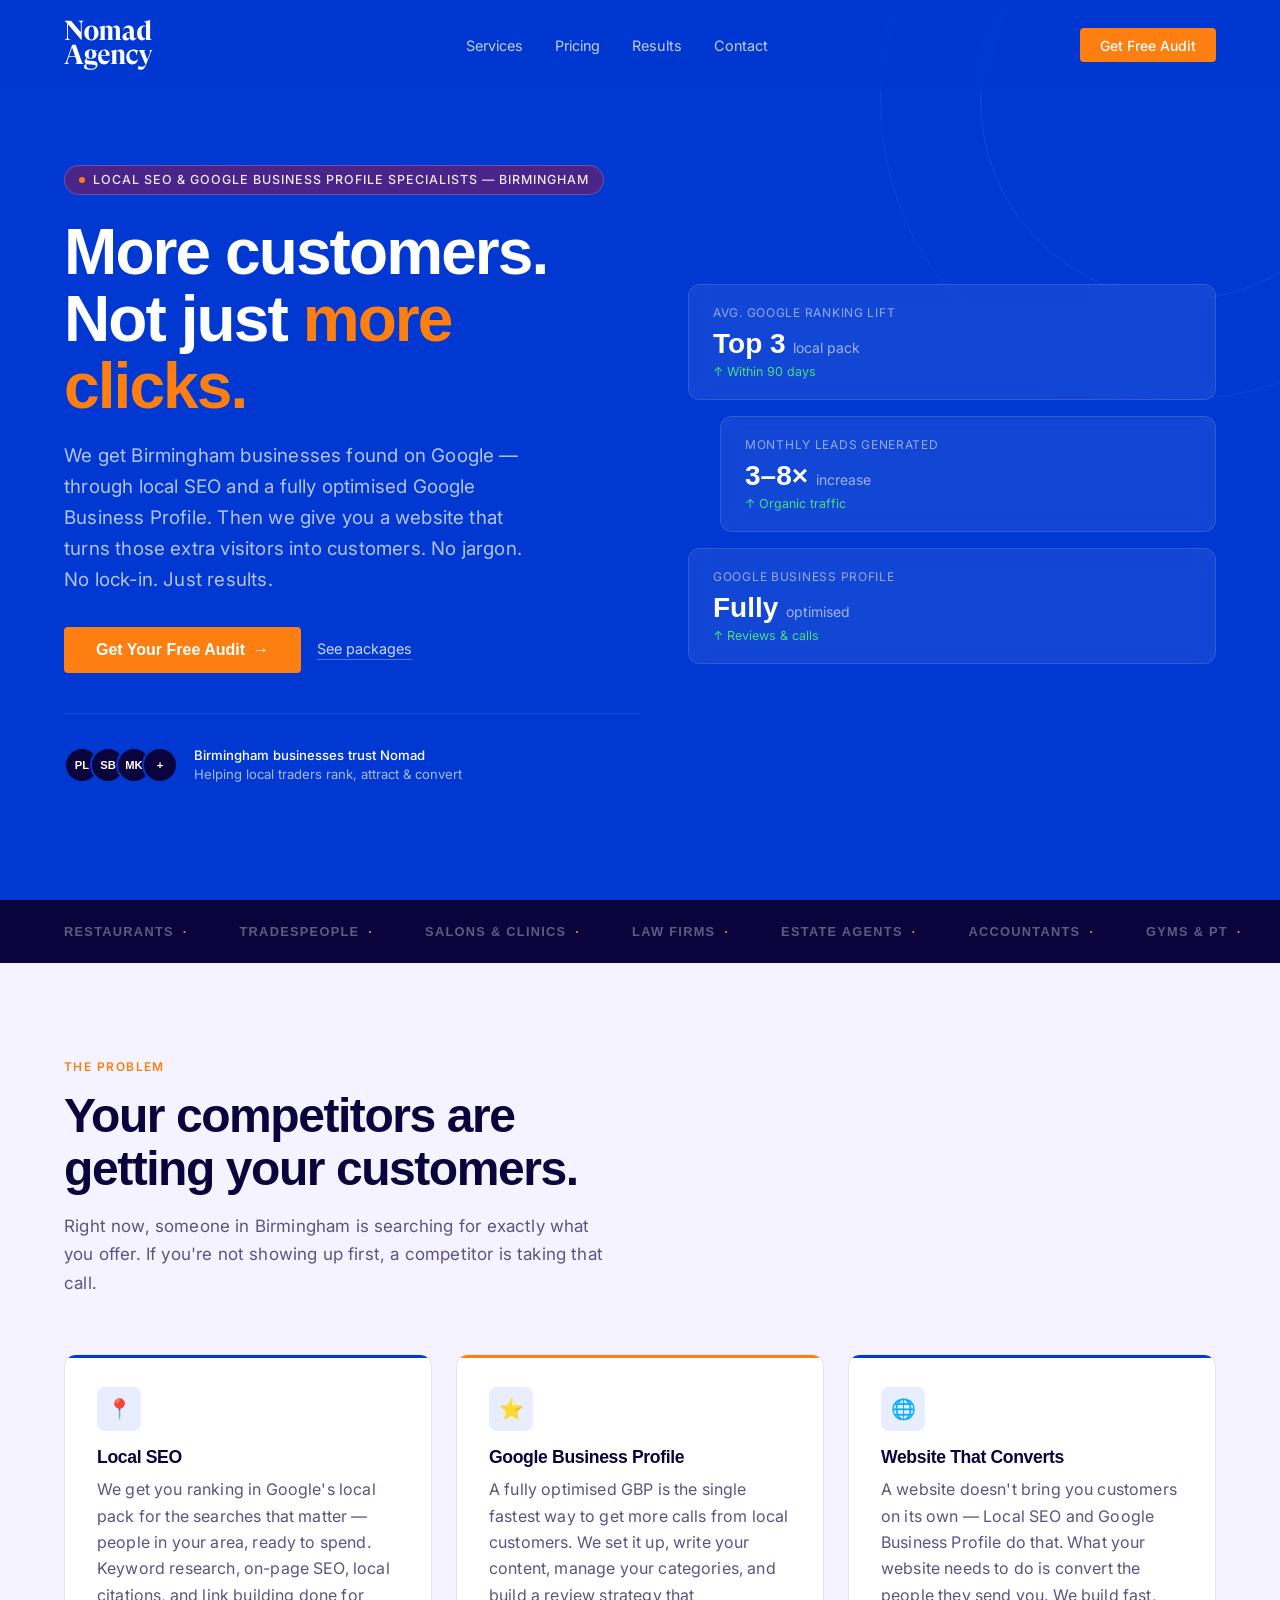
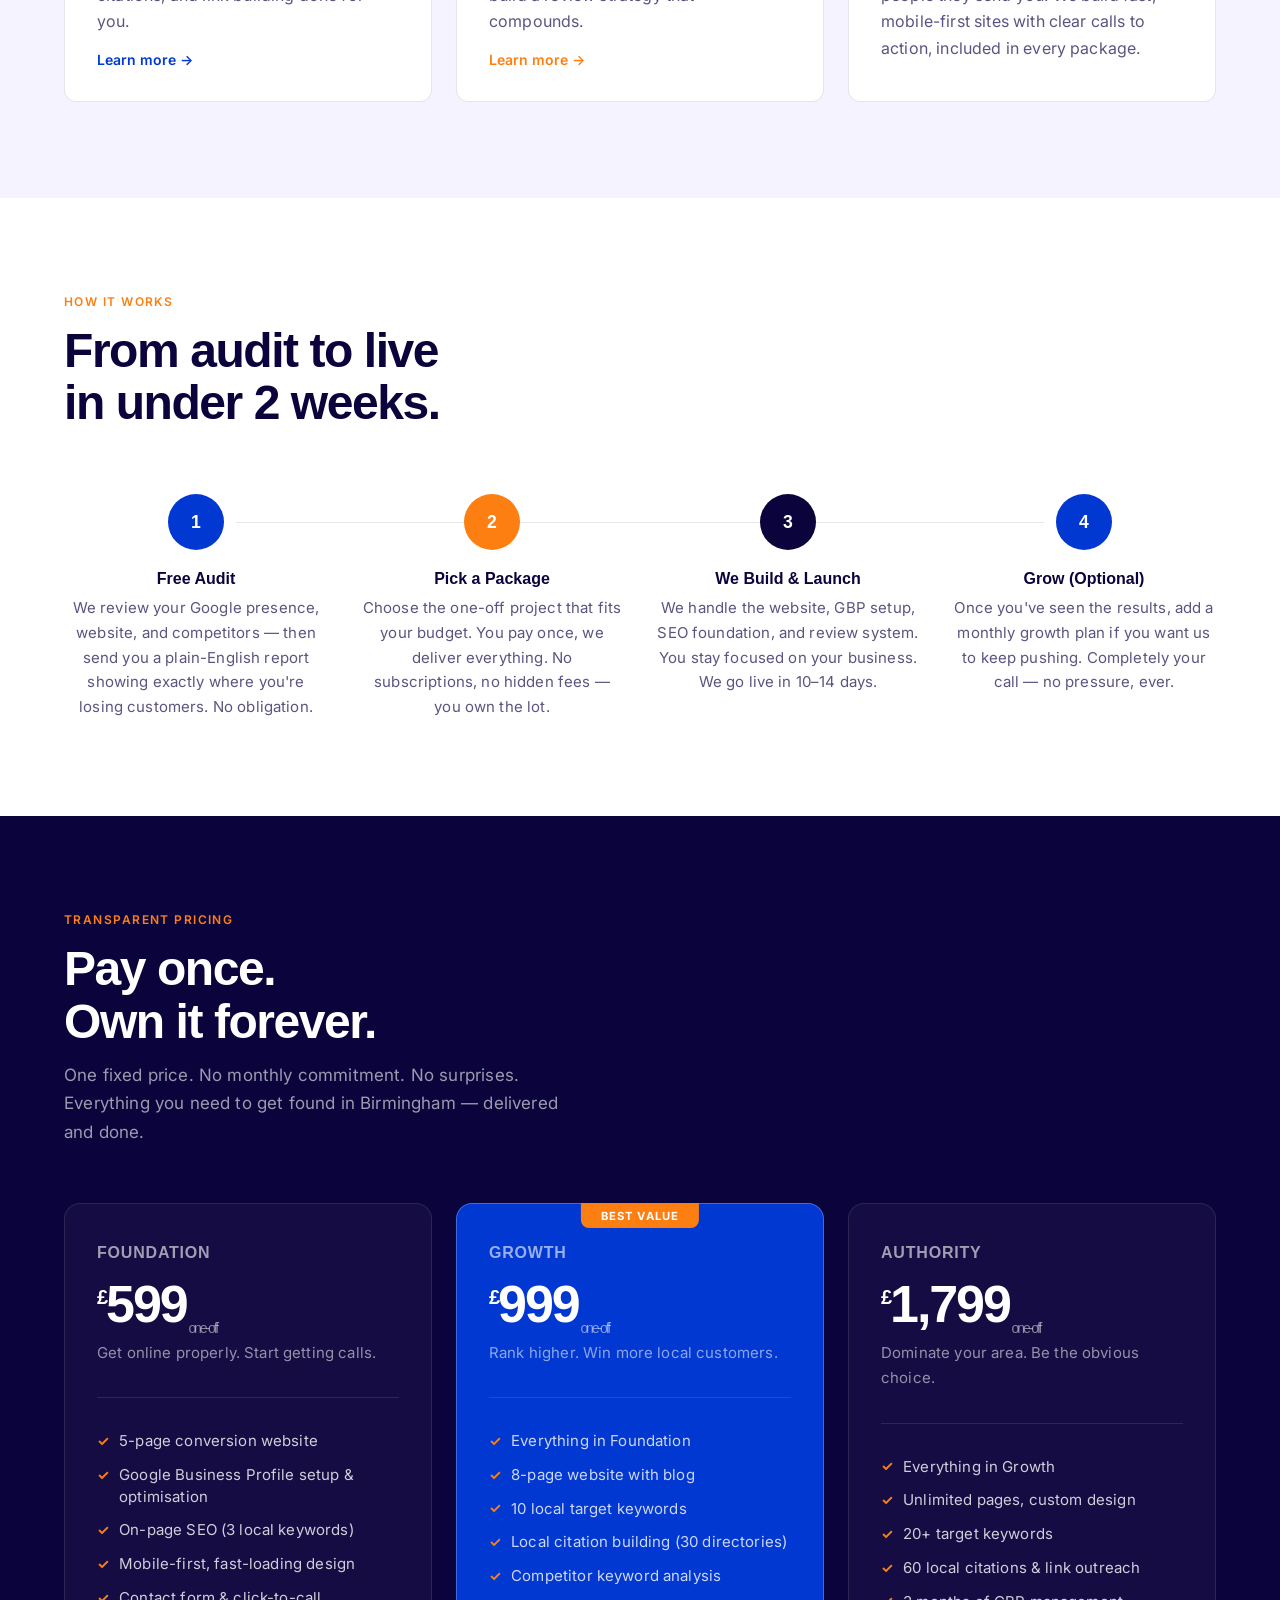
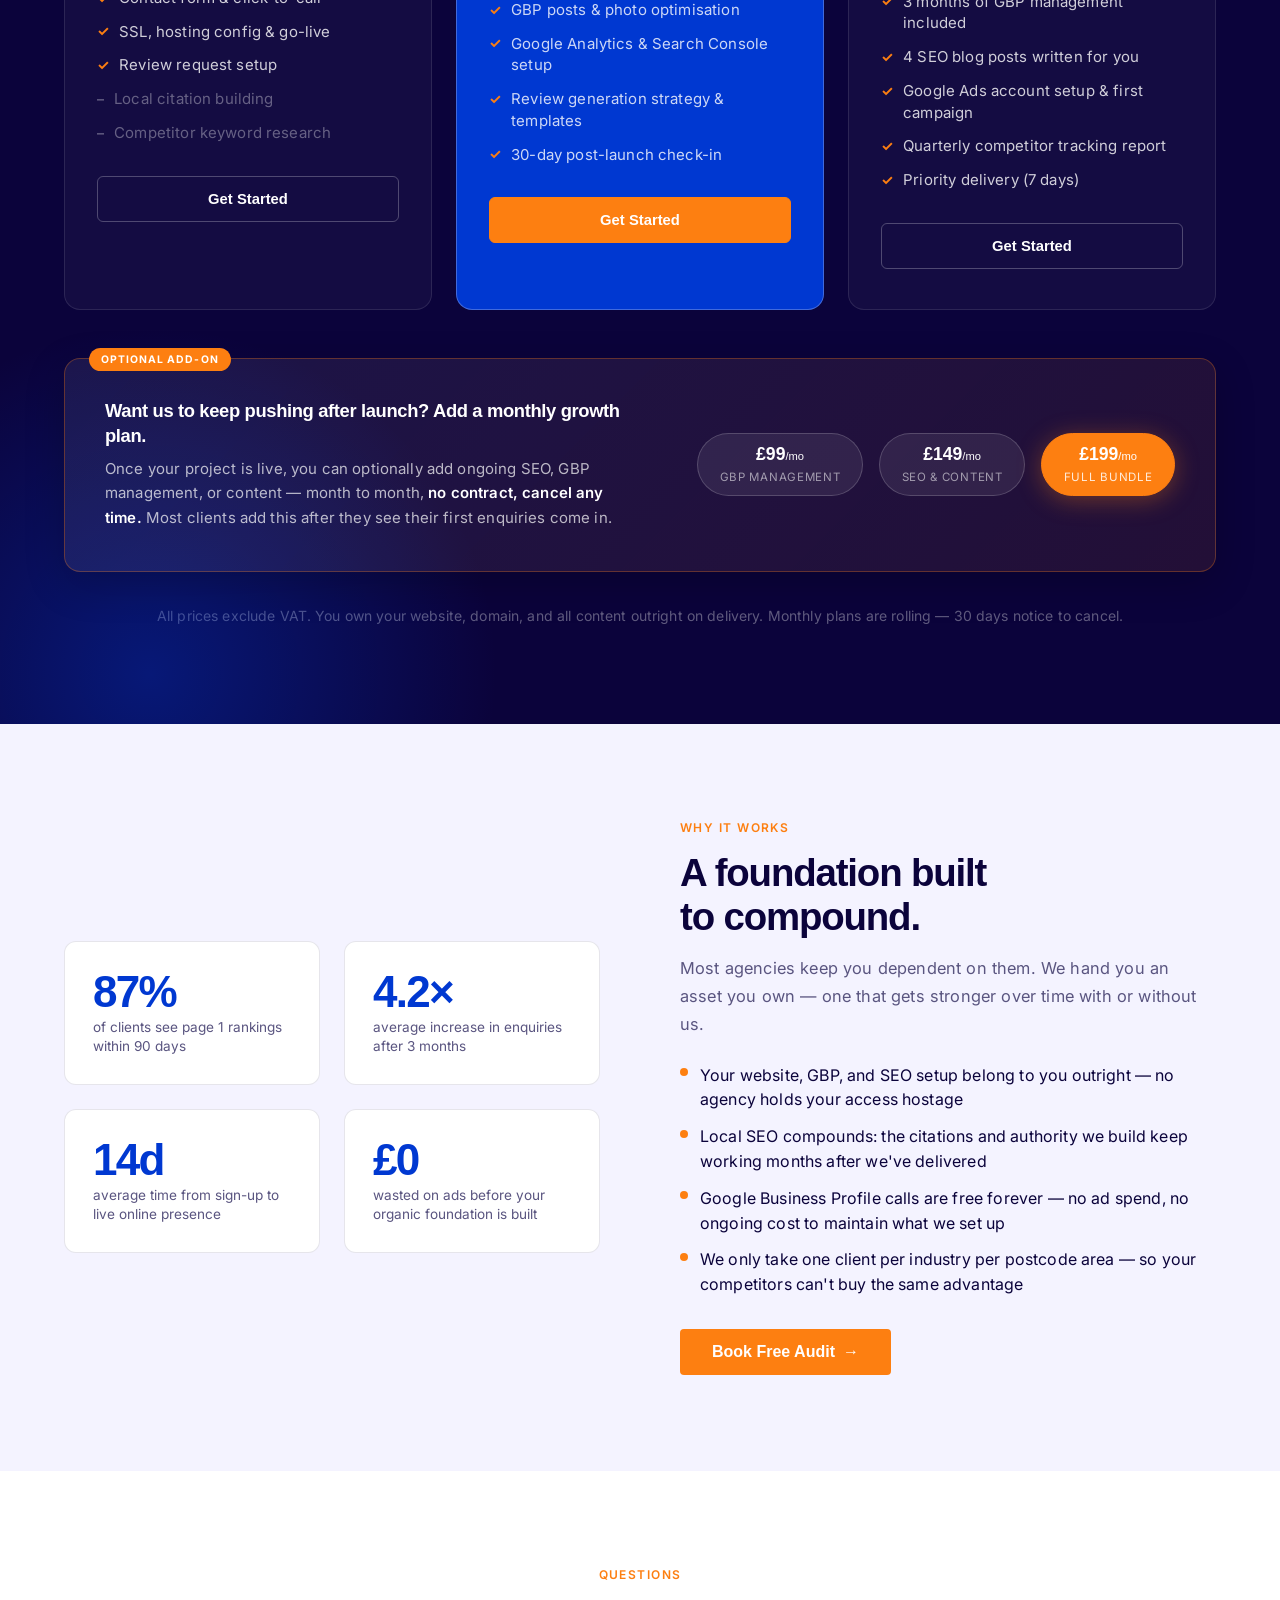
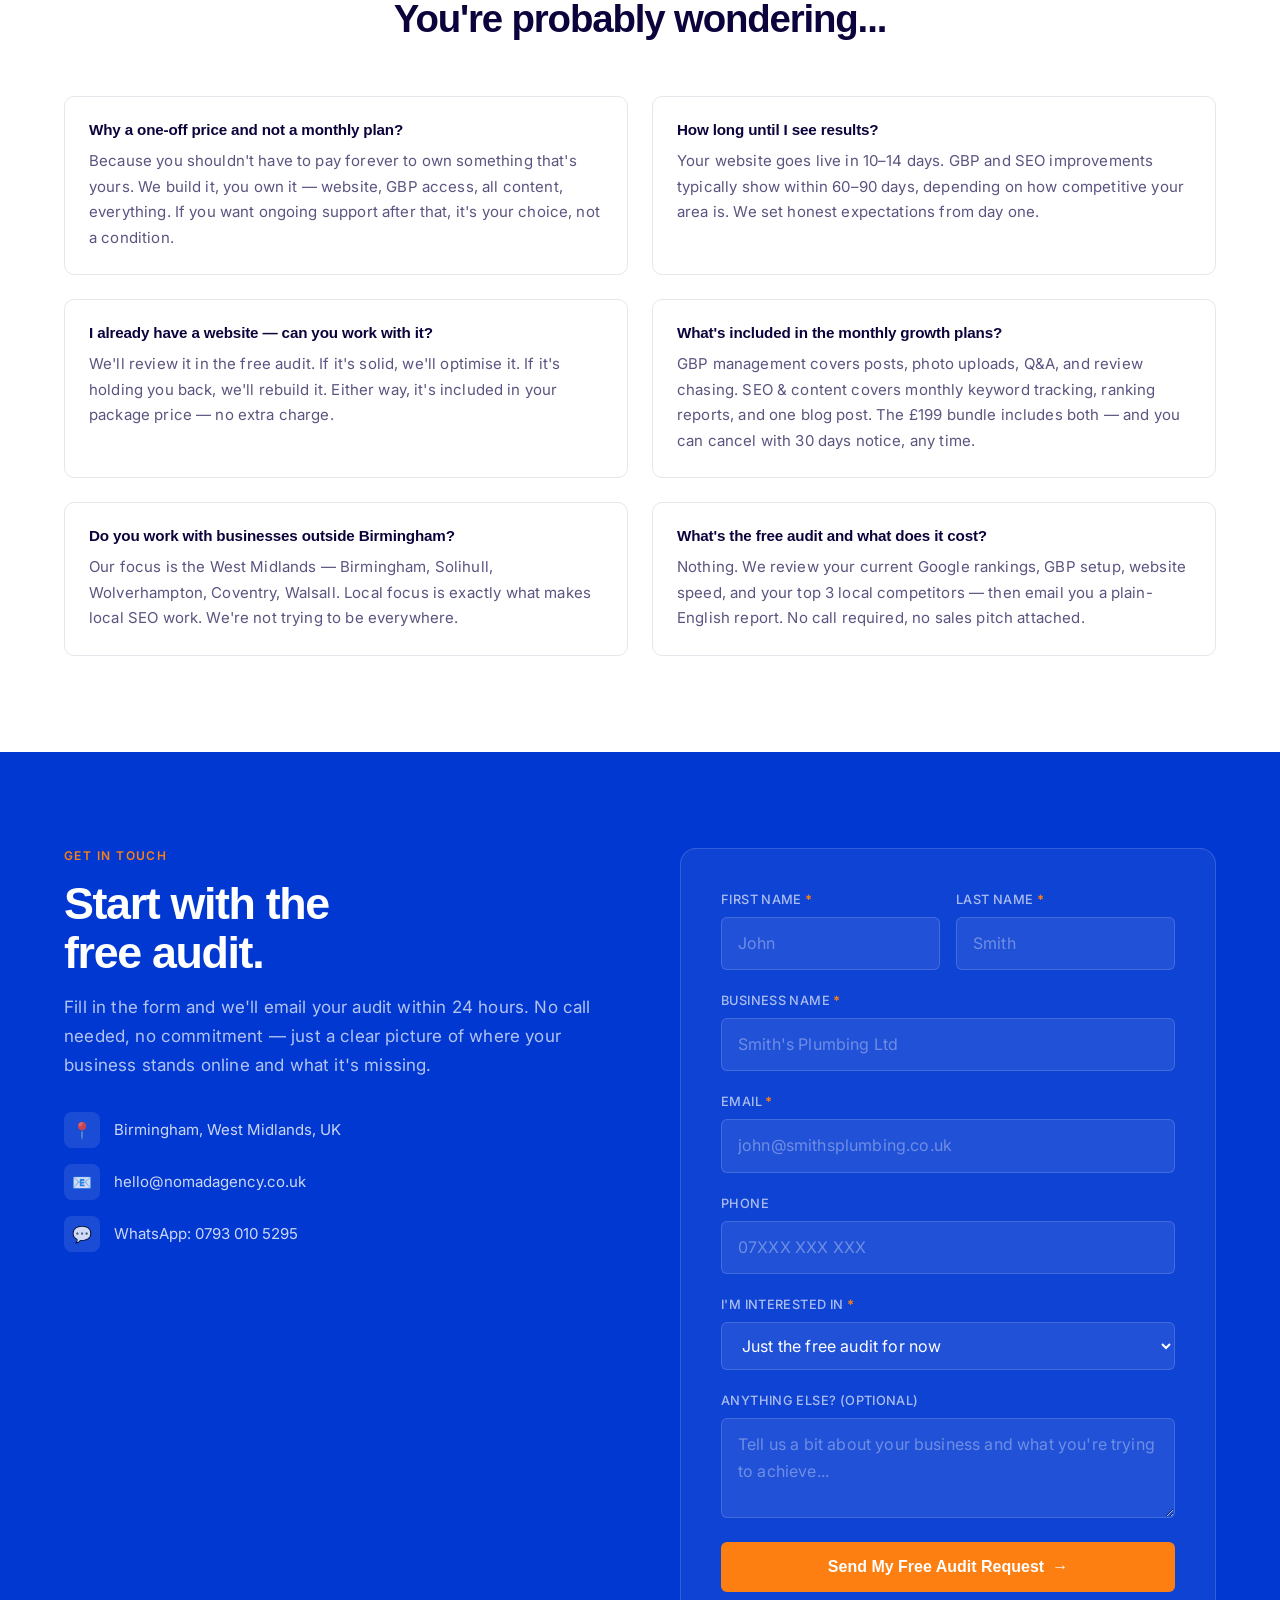
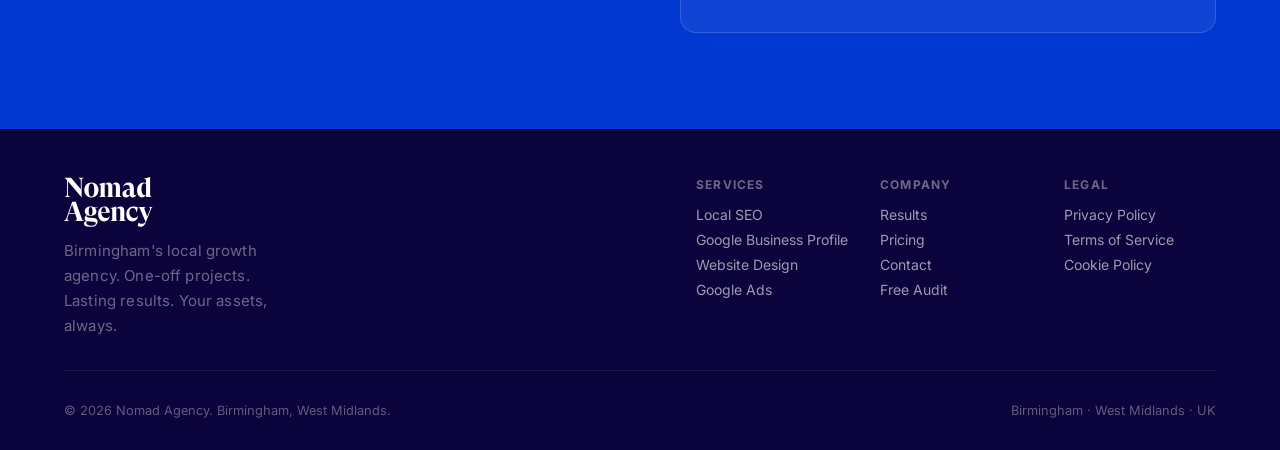
==== commit 0fe3982a: "added styling to local-seo-birmingham page and GBP sub-page" ====
--- a/index.html
+++ b/index.html
@@ -19,8 +19,7 @@
 
 <!-- Primary SEO -->
 <title>Local SEO & Google Business Profile Birmingham | Nomad Agency</title>
-<meta name="description" content="Get more calls and enquiries from Google. Local SEO and Google Business Profile optimisation for Birmingham businesses — plus a website that turns the extra visitors into customers. One-off packages from £599.">
-<meta name="keywords" content="local SEO Birmingham, Google Business Profile Birmingham, Google My Business optimisation Birmingham, GBP setup Birmingham, local SEO West Midlands, get more customers from Google Birmingham, rank on Google Maps Birmingham, small business SEO Birmingham, web design Birmingham">
+<meta name="description" content="Get more calls from Google. Local SEO & Google Business Profile experts for Birmingham businesses. One-off packages from £599. Free audit.">
 <meta name="author" content="Nomad Agency">
 <meta name="robots" content="index, follow">
 <link rel="canonical" href="https://www.nomadagency.co.uk/">
@@ -256,11 +255,13 @@
       <div class="icon">📍</div>
       <h3>Local SEO</h3>
       <p>We get you ranking in Google's local pack for the searches that matter — people in your area, ready to spend. Keyword research, on-page SEO, local citations, and link building done for you.</p>
+      <a href="/local-seo-birmingham/" class="service-card-link">Learn more →</a>
     </div>
     <div class="problem-card accent">
       <div class="icon">⭐</div>
       <h3>Google Business Profile</h3>
       <p>A fully optimised GBP is the single fastest way to get more calls from local customers. We set it up, write your content, manage your categories, and build a review strategy that compounds.</p>
+      <a href="/google-business-profile-birmingham/" class="service-card-link">Learn more →</a>
     </div>
     <div class="problem-card">
       <div class="icon">🌐</div>
@@ -537,8 +538,8 @@
     <div class="footer-links">
       <div class="footer-col">
         <h5>Services</h5>
-        <a href="#services">Local SEO</a>
-        <a href="#services">Google Business Profile</a>
+        <a href="/local-seo-birmingham/">Local SEO</a>
+        <a href="/google-business-profile-birmingham/">Google Business Profile</a>
         <a href="#services">Website Design</a>
         <a href="#services">Google Ads</a>
       </div>
--- a/css/styles.css
+++ b/css/styles.css
@@ -611,3 +611,238 @@
     box-shadow:0 6px 28px rgba(253,127,17,0.4);
   }
 }
+
+/* SERVICE SUB-PAGES */
+.service-hero{
+  background:var(--blue);
+  padding:8rem 5% 5rem;
+  position:relative;
+  overflow:hidden;
+}
+.service-hero::before,
+.service-hero::after{
+  content:'';position:absolute;border-radius:50%;
+  border:1px solid rgba(255,255,255,0.07);pointer-events:none;
+}
+.service-hero::before{
+  top:-180px;right:-120px;width:520px;height:520px;
+}
+.service-hero::after{
+  top:-80px;right:-40px;width:340px;height:340px;
+  border-color:rgba(255,255,255,0.1);
+}
+.service-hero-grid{
+  display:grid;grid-template-columns:1fr 1fr;
+  gap:3rem;align-items:center;
+  position:relative;z-index:1;
+  max-width:1200px;margin:0 auto;
+}
+.service-hero-content{max-width:640px}
+.service-hero .breadcrumb{
+  font-size:0.8rem;color:rgba(255,255,255,0.55);
+  margin-bottom:1.25rem;
+}
+.service-hero .breadcrumb a{
+  color:rgba(255,255,255,0.75);text-decoration:none;
+}
+.service-hero .breadcrumb a:hover{color:#fff}
+.service-hero h1{
+  font-size:clamp(2.25rem,4.5vw,3.25rem);
+  font-weight:800;color:#fff;
+  letter-spacing:-0.03em;line-height:1.08;
+  margin-bottom:1rem;
+}
+.service-hero .lead{
+  color:rgba(255,255,255,0.75);
+  font-size:1.125rem;line-height:1.7;
+  margin-bottom:2rem;
+}
+.service-hero .hero-visual{padding-left:0}
+.service-stats{
+  display:grid;grid-template-columns:repeat(3,1fr);
+  gap:1rem;margin-top:0;
+}
+.service-stat{
+  background:rgba(255,255,255,0.08);
+  border:1px solid rgba(255,255,255,0.14);
+  border-radius:12px;padding:1.25rem 1rem;
+  text-align:center;
+}
+.service-stat .num{
+  font-family:var(--font-display);font-size:1.75rem;font-weight:800;
+  color:#fff;line-height:1;margin-bottom:0.35rem;
+}
+.service-stat .lbl{
+  font-size:0.72rem;color:rgba(255,255,255,0.55);
+  text-transform:uppercase;letter-spacing:0.06em;line-height:1.35;
+}
+.service-body{padding:5rem 5%;background:var(--off)}
+.service-body .inner{max-width:1100px;margin:0 auto}
+.service-intro-grid{
+  display:grid;grid-template-columns:1.2fr 0.8fr;
+  gap:2rem;align-items:start;margin-bottom:3.5rem;
+}
+.service-intro-grid h2{
+  font-size:clamp(1.5rem,3vw,2rem);font-weight:800;
+  letter-spacing:-0.03em;margin-bottom:1rem;
+}
+.service-intro-grid p{
+  color:var(--muted);margin-bottom:1rem;line-height:1.7;
+}
+.service-callout{
+  background:#fff;border-radius:16px;
+  padding:2rem;border:1px solid var(--border);
+  box-shadow:0 12px 40px rgba(0,56,209,0.08);
+}
+.service-callout .callout-icon{
+  width:48px;height:48px;border-radius:10px;
+  background:var(--light-blue);display:flex;
+  align-items:center;justify-content:center;
+  font-size:1.35rem;margin-bottom:1rem;
+}
+.service-callout h3{
+  font-size:1.1rem;font-weight:700;margin-bottom:0.5rem;
+}
+.service-callout p{
+  font-size:0.9rem;color:var(--muted);line-height:1.6;margin:0;
+}
+.service-section-head{
+  text-align:center;max-width:560px;
+  margin:0 auto 2.5rem;
+}
+.service-section-head h2{
+  font-size:clamp(1.5rem,3vw,2rem);font-weight:800;
+  letter-spacing:-0.03em;margin-bottom:0.5rem;
+}
+.service-section-head p{color:var(--muted);line-height:1.65}
+.service-features-grid{
+  display:grid;grid-template-columns:repeat(3,1fr);
+  gap:1.25rem;margin-bottom:3.5rem;
+}
+.service-feature-card{
+  background:#fff;border-radius:12px;
+  padding:1.5rem;border:1px solid var(--border);
+  transition:transform 0.2s,box-shadow 0.2s;
+}
+.service-feature-card:hover{
+  transform:translateY(-4px);
+  box-shadow:0 16px 48px rgba(0,56,209,0.1);
+}
+.service-feature-card .feat-icon{
+  width:40px;height:40px;border-radius:8px;
+  background:var(--light-blue);display:flex;
+  align-items:center;justify-content:center;
+  font-size:1.1rem;margin-bottom:0.875rem;
+}
+.service-feature-card h3{
+  font-size:0.95rem;font-weight:700;margin-bottom:0.4rem;
+}
+.service-feature-card p{
+  font-size:0.85rem;color:var(--muted);line-height:1.55;margin:0;
+}
+.service-areas{
+  background:#fff;border-radius:16px;
+  padding:2.5rem;border:1px solid var(--border);
+}
+.service-areas h2{
+  font-size:clamp(1.35rem,2.5vw,1.75rem);font-weight:800;
+  letter-spacing:-0.03em;margin-bottom:1rem;
+}
+.service-areas p{
+  color:var(--muted);line-height:1.7;margin-bottom:1rem;
+}
+.service-areas p:last-child{margin-bottom:0}
+.area-tags{
+  display:flex;flex-wrap:wrap;gap:0.5rem;
+  margin:1.25rem 0 1.5rem;
+}
+.area-tags span{
+  background:var(--off);border:1px solid var(--border);
+  color:var(--text);font-size:0.8rem;font-weight:500;
+  padding:0.4rem 0.875rem;border-radius:100px;
+}
+.service-list{
+  list-style:none;display:flex;flex-direction:column;gap:0.75rem;
+  margin:1.5rem 0 2rem;
+}
+.service-list li{
+  display:flex;align-items:flex-start;gap:0.625rem;
+  font-size:1rem;color:var(--text);line-height:1.5;
+}
+.service-list li::before{
+  content:'✓';color:var(--orange);font-weight:700;flex-shrink:0;
+}
+.service-faq{padding:5rem 5%;background:#fff}
+.service-faq-head{
+  text-align:center;max-width:600px;margin:0 auto;
+}
+.service-faq-head .section-label{text-align:center}
+.service-faq-head h2{
+  font-size:clamp(1.75rem,3vw,2.25rem);font-weight:800;
+  letter-spacing:-0.03em;
+}
+.service-faq .faq-grid{max-width:1000px;margin:2.5rem auto 0}
+.service-cta .btn-ghost{
+  color:rgba(255,255,255,0.85);
+  border:1px solid rgba(255,255,255,0.35);
+  border-radius:4px;padding:0.875rem 1.5rem;
+  border-bottom:1px solid rgba(255,255,255,0.35);
+}
+.service-cta .btn-ghost:hover{
+  color:#fff;border-color:rgba(255,255,255,0.7);
+  background:rgba(255,255,255,0.06);
+}
+.service-faq .faq-item{
+  background:var(--off);border:1px solid var(--border);
+  border-radius:12px;padding:1.5rem;
+  transition:transform 0.2s,box-shadow 0.2s;
+}
+.service-faq .faq-item:hover{
+  transform:translateY(-2px);
+  box-shadow:0 8px 32px rgba(0,56,209,0.08);
+}
+.service-cta{
+  background:var(--navy);
+  padding:5rem 5%;
+  text-align:center;position:relative;overflow:hidden;
+}
+.service-cta::before{
+  content:'';position:absolute;
+  top:50%;left:50%;transform:translate(-50%,-50%);
+  width:600px;height:600px;border-radius:50%;
+  background:radial-gradient(circle,rgba(253,127,17,0.12) 0%,transparent 70%);
+  pointer-events:none;
+}
+.service-cta h2{
+  font-size:clamp(1.75rem,3vw,2.25rem);font-weight:800;
+  color:#fff;letter-spacing:-0.03em;margin-bottom:0.75rem;
+  position:relative;
+}
+.service-cta p{
+  color:rgba(255,255,255,0.65);max-width:480px;
+  margin:0 auto 1.75rem;line-height:1.65;position:relative;
+}
+.service-cta .btn-row{
+  display:flex;gap:1rem;justify-content:center;flex-wrap:wrap;
+  position:relative;
+}
+.service-card-link{
+  display:inline-block;margin-top:1rem;
+  font-size:0.875rem;font-weight:600;color:var(--blue);
+  text-decoration:none;
+}
+.service-card-link:hover{color:var(--orange)}
+.problem-card.accent .service-card-link{color:var(--orange)}
+.problem-card.accent .service-card-link:hover{color:var(--blue)}
+@media(max-width:900px){
+  .service-hero-grid{grid-template-columns:1fr}
+  .service-hero .hero-visual{margin-top:1rem}
+  .service-stats{grid-template-columns:1fr}
+  .service-intro-grid{grid-template-columns:1fr}
+  .service-features-grid{grid-template-columns:1fr 1fr}
+}
+@media(max-width:600px){
+  .service-hero{padding:7rem 5% 3rem}
+  .service-features-grid{grid-template-columns:1fr}
+  .service-body,.service-faq,.service-cta{padding-left:5%;padding-right:5%}
+}
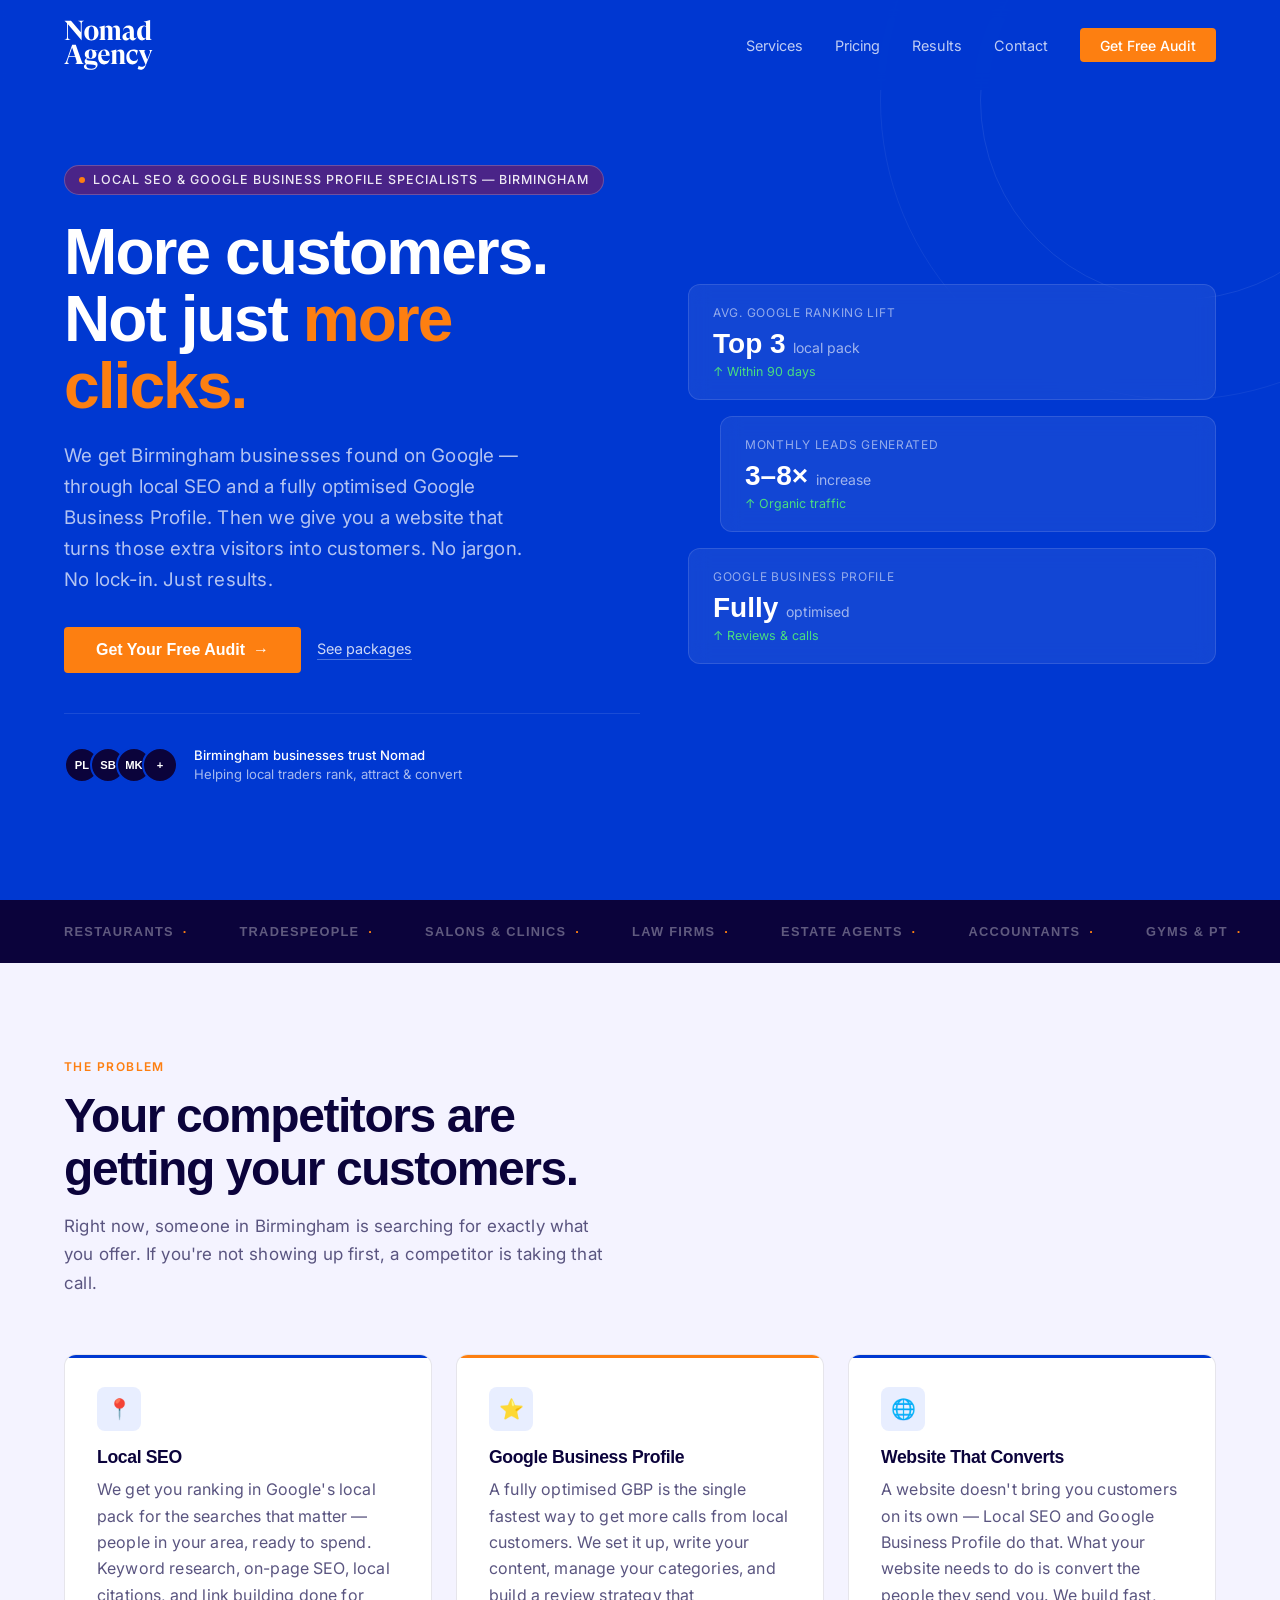
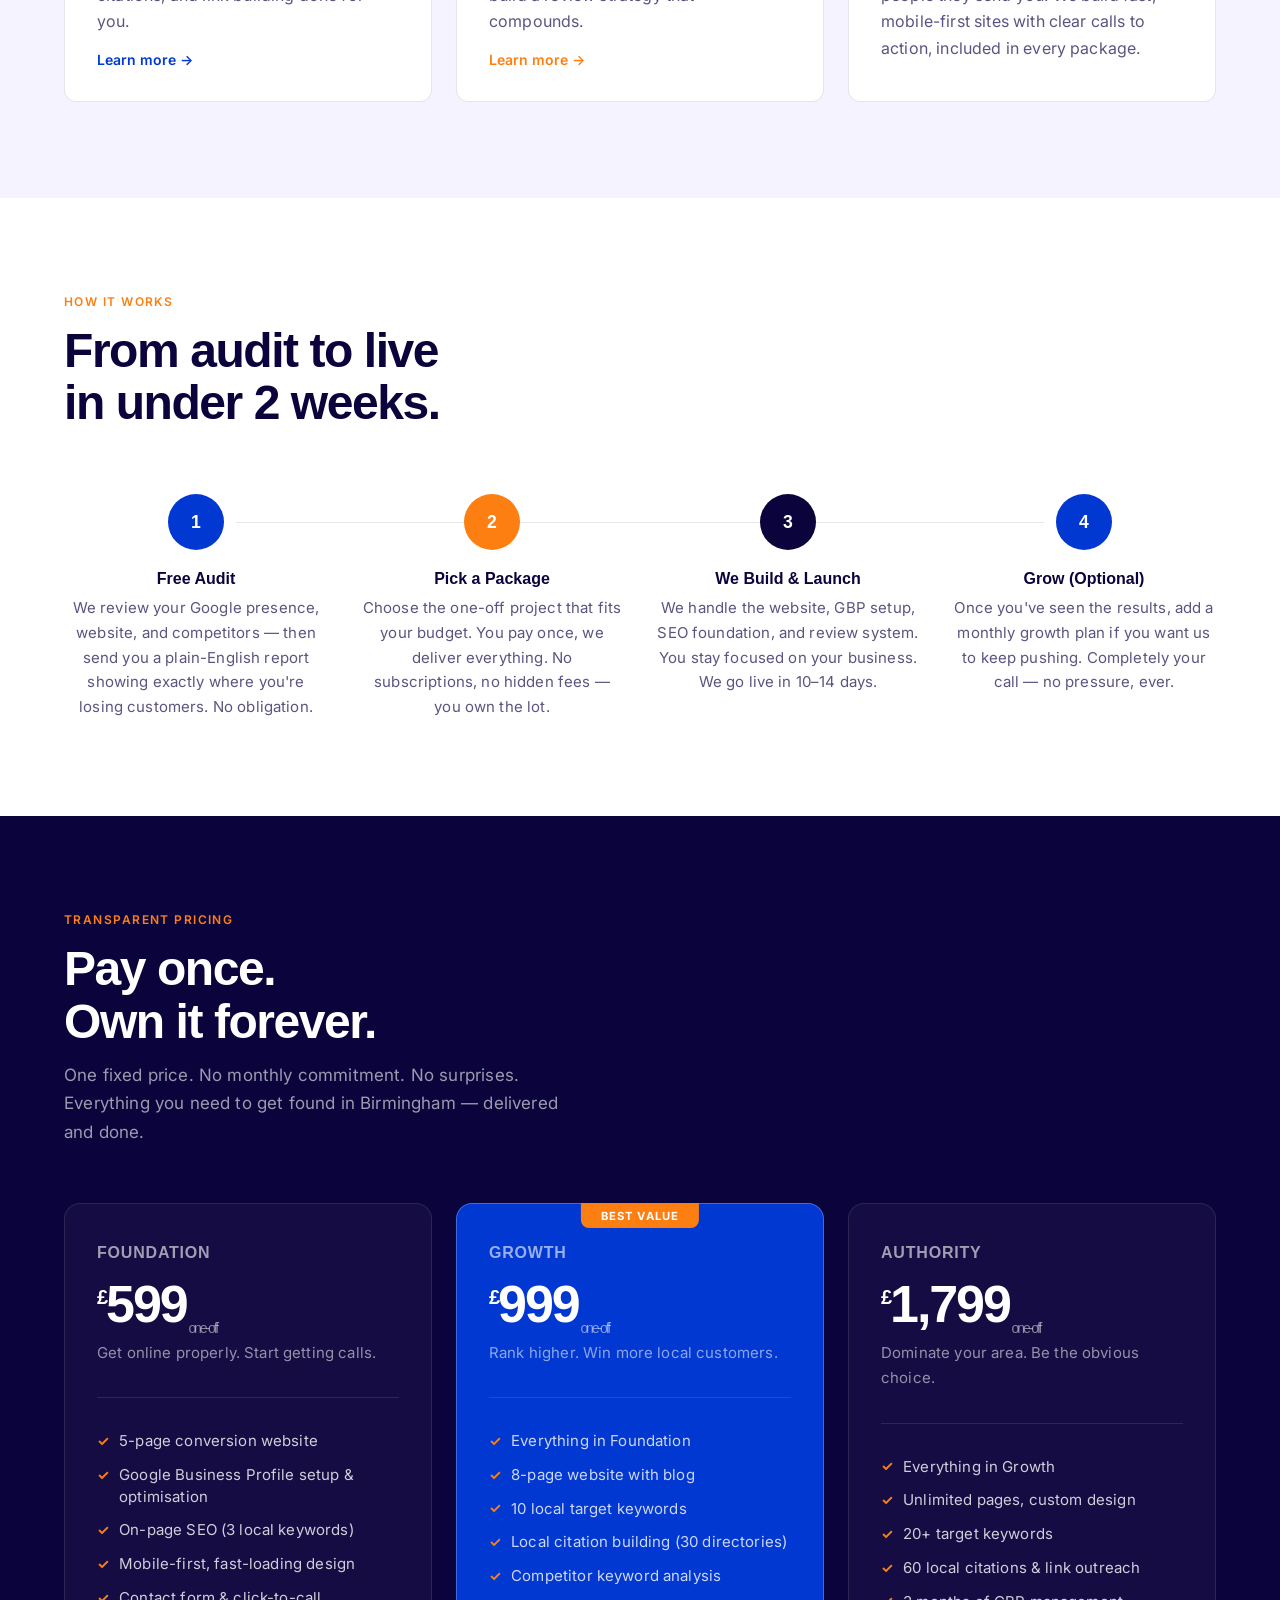
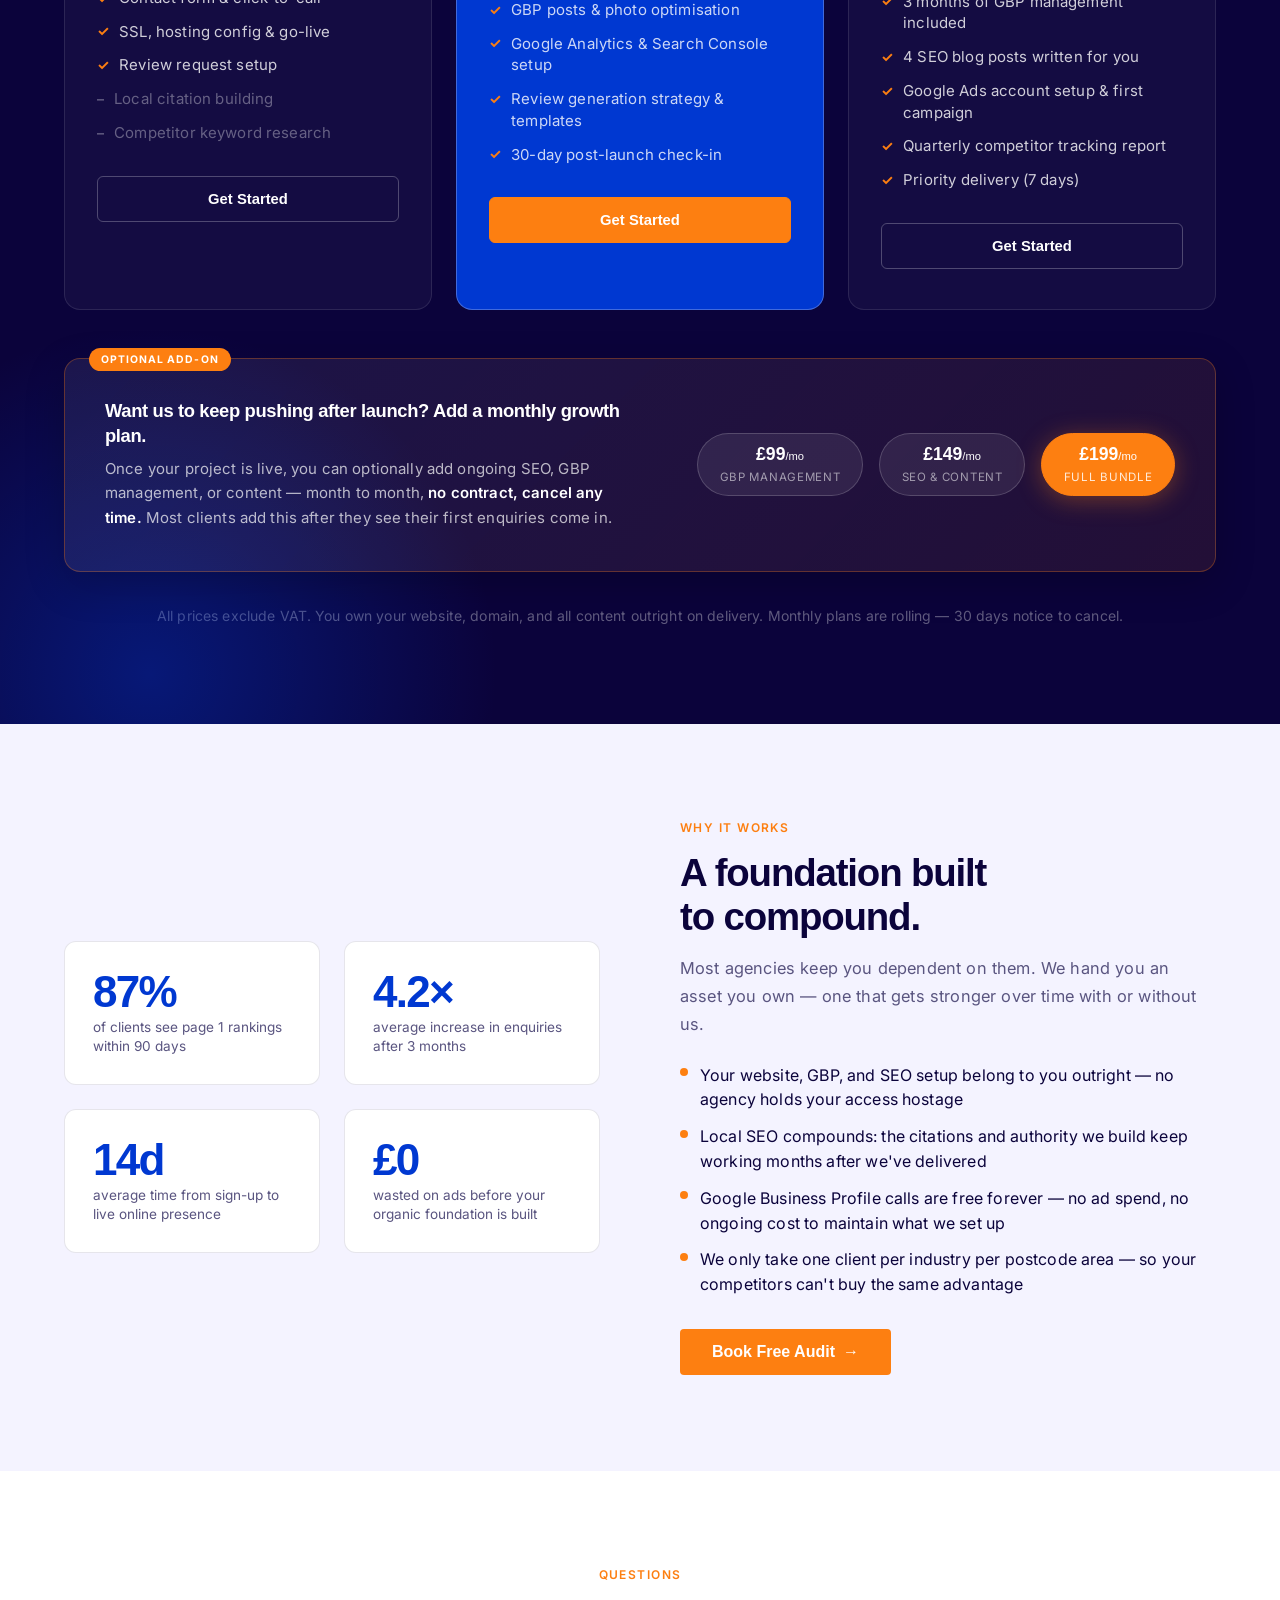
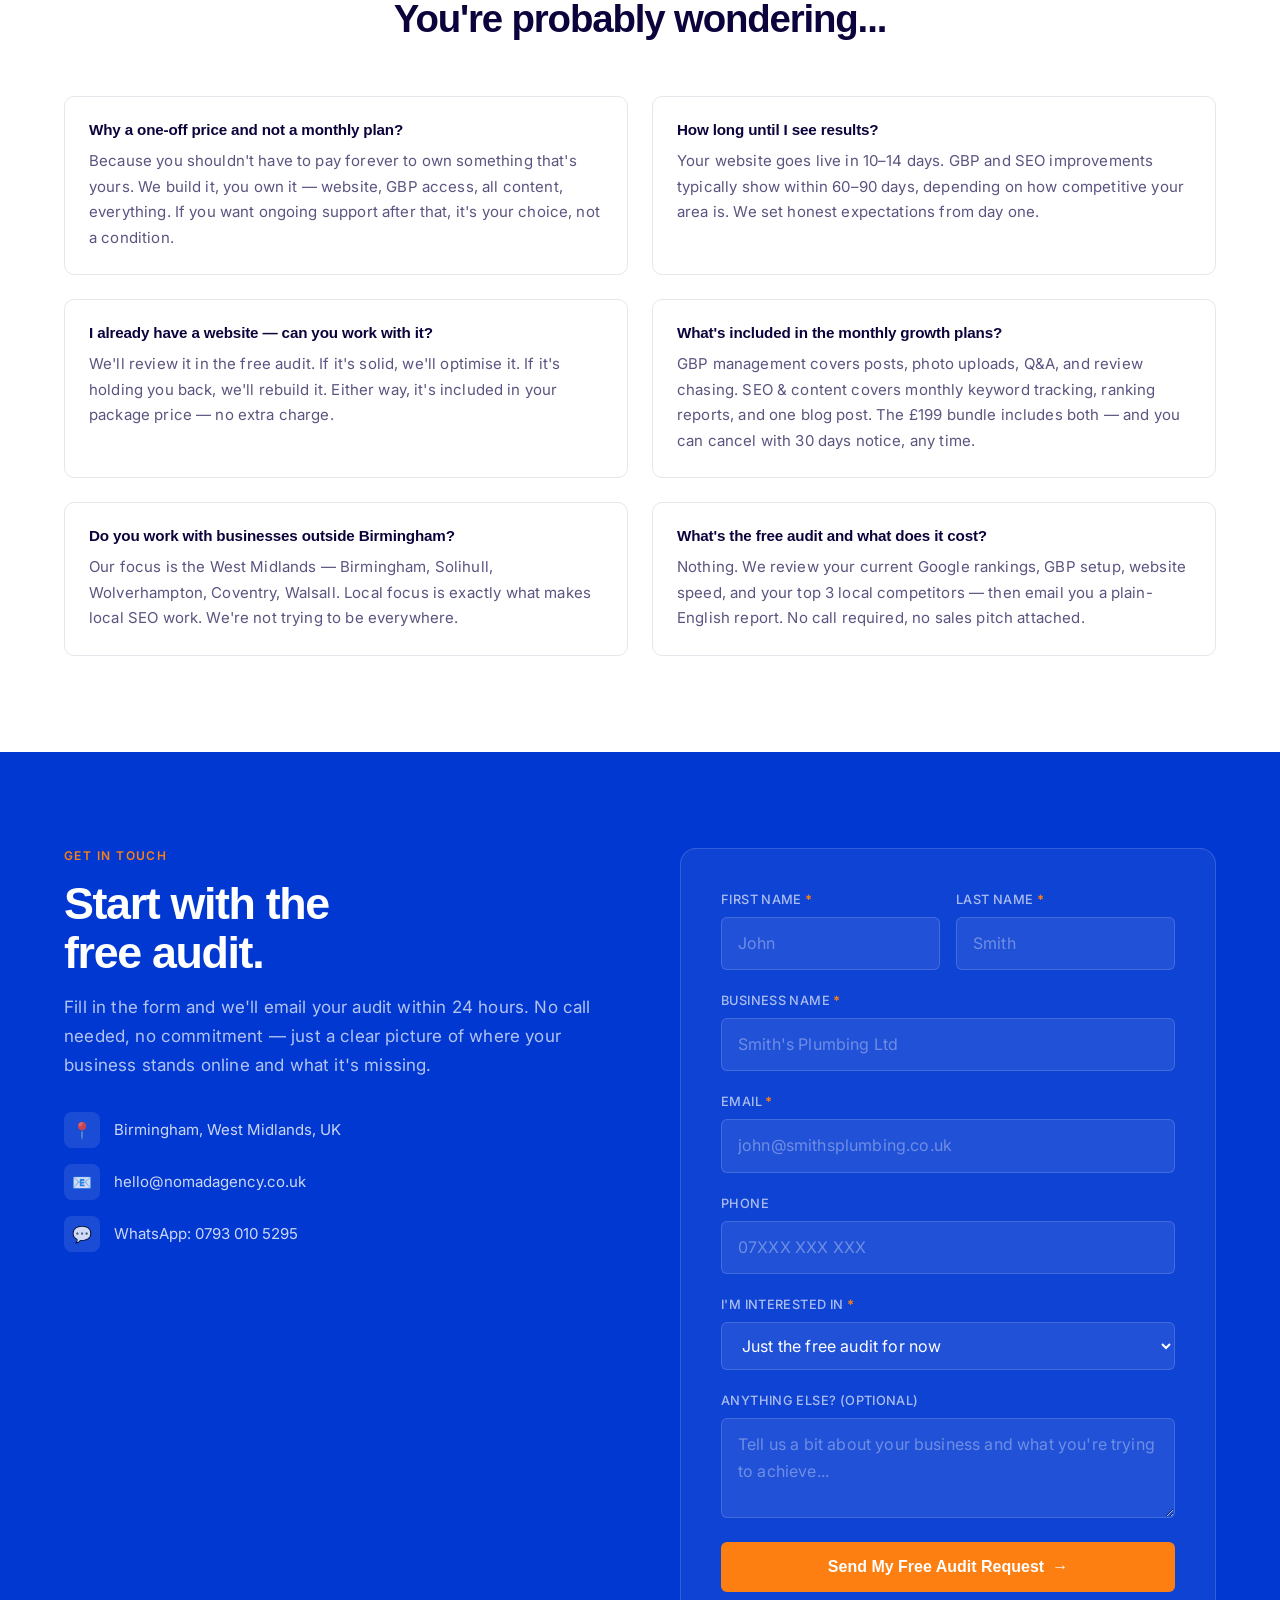
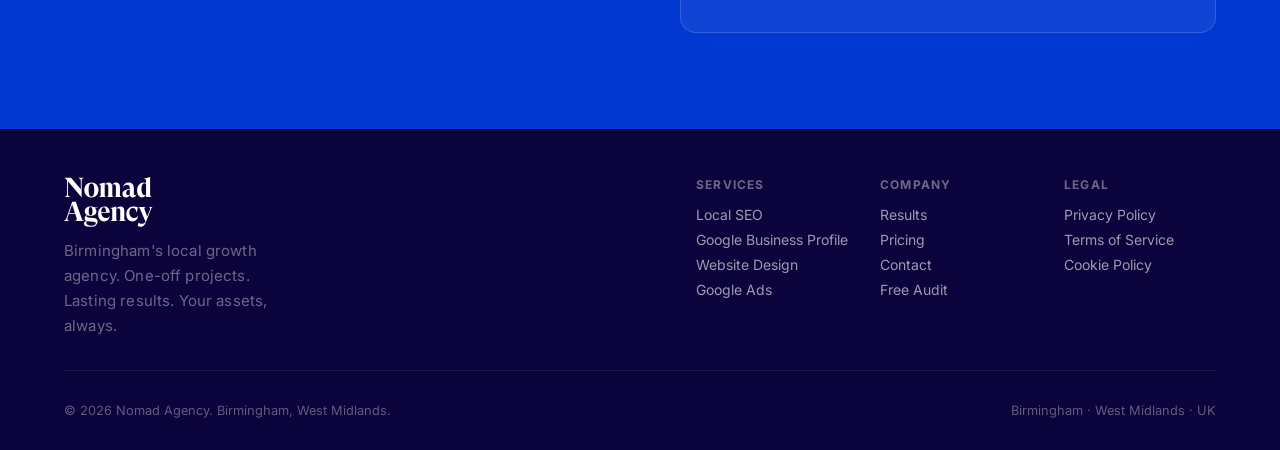
==== commit 9ce9d8ea: "added burger nav for smaller devices" ====
--- a/index.html
+++ b/index.html
@@ -167,18 +167,25 @@
 <body>
 
 <!-- NAV -->
-<nav role="navigation" aria-label="Main navigation">
-  <a href="#" class="nav-logo" aria-label="Nomad Agency home">
+<div class="site-nav-bar" id="site-nav">
+  <a href="/" class="nav-logo" aria-label="Nomad Agency home">
     <img src="assets/logo.svg" alt="Nomad Agency" width="130" height="73">
   </a>
-  <div class="nav-links">
-    <a href="#services">Services</a>
-    <a href="#pricing">Pricing</a>
-    <a href="#results">Results</a>
-    <a href="#contact">Contact</a>
-  </div>
-  <a href="#contact" class="nav-cta">Get Free Audit</a>
-</nav>
+  <div class="nav-menu" id="nav-menu" role="navigation" aria-label="Main navigation">
+    <div class="nav-links">
+      <a href="#services">Services</a>
+      <a href="#pricing">Pricing</a>
+      <a href="#results">Results</a>
+      <a href="#contact">Contact</a>
+    </div>
+    <a href="#contact" class="nav-cta">Get Free Audit</a>
+  </div>
+  <button type="button" class="nav-toggle" aria-label="Open menu" aria-expanded="false" aria-controls="nav-menu">
+    <span class="nav-toggle-bar" aria-hidden="true"></span>
+    <span class="nav-toggle-bar" aria-hidden="true"></span>
+    <span class="nav-toggle-bar" aria-hidden="true"></span>
+  </button>
+</div>
 
 <main>
 <!-- HERO -->
@@ -667,5 +674,6 @@
   }
 });
 </script>
+<script src="js/nav.js"></script>
 </body>
 </html>
--- a/css/styles.css
+++ b/css/styles.css
@@ -29,17 +29,21 @@
 h1,h2,h3,h4,.syne{font-family:var(--font-display);letter-spacing:normal}
 
 /* NAV */
-nav{
+.site-nav-bar{
   position:fixed;top:0;left:0;right:0;z-index:100;
   display:flex;align-items:center;justify-content:space-between;
   padding:1.25rem 5%;
+}
+.site-nav-bar::before{
+  content:'';position:absolute;inset:0;
   background:rgba(0,56,209,0.97);
   backdrop-filter:blur(8px);
+  z-index:-1;
 }
 .nav-logo{
   display:flex;align-items:center;
   text-decoration:none;line-height:0;
-  flex-shrink:0;
+  flex-shrink:0;position:relative;z-index:110;
 }
 .nav-logo img{
   height:50px;width:auto;
@@ -49,6 +53,28 @@
 .nav-links{display:flex;align-items:center;gap:2rem}
 .nav-links a{color:rgba(255,255,255,0.75);text-decoration:none;font-size:0.9rem;font-weight:400;transition:color 0.2s}
 .nav-links a:hover{color:#fff}
+.nav-menu{
+  display:flex;align-items:center;gap:2rem;
+  position:relative;z-index:1;
+}
+.nav-toggle{
+  display:none;flex-direction:column;justify-content:center;
+  gap:5px;width:44px;height:44px;padding:0;
+  background:transparent;border:none;cursor:pointer;
+  z-index:110;flex-shrink:0;
+}
+.nav-toggle-bar{
+  display:block;width:22px;height:2px;
+  background:#fff;border-radius:2px;
+  transition:transform 0.25s ease,opacity 0.25s ease;
+  margin:0 auto;
+}
+nav.is-open .nav-toggle-bar:nth-child(1),
+.site-nav-bar.is-open .nav-toggle-bar:nth-child(1){transform:translateY(7px) rotate(45deg)}
+nav.is-open .nav-toggle-bar:nth-child(2),
+.site-nav-bar.is-open .nav-toggle-bar:nth-child(2){opacity:0}
+nav.is-open .nav-toggle-bar:nth-child(3),
+.site-nav-bar.is-open .nav-toggle-bar:nth-child(3){transform:translateY(-7px) rotate(-45deg)}
 .nav-cta{
   background:var(--orange);color:#fff;
   padding:0.55rem 1.25rem;border-radius:4px;
@@ -563,7 +589,39 @@
   }
 }
 @media(max-width:600px){
-  .nav-links{display:none}
+  .site-nav-bar::before{
+    backdrop-filter:none;
+    background:rgba(0,56,209,0.97);
+  }
+  .nav-toggle{display:flex}
+  .nav-menu{
+    position:fixed;top:0;left:0;right:0;bottom:0;
+    width:100%;min-height:100vh;min-height:100dvh;
+    background:rgba(0,56,209,0.98);
+    flex-direction:column;justify-content:center;
+    align-items:center;gap:2rem;
+    padding:5.5rem 5% max(2rem,env(safe-area-inset-bottom));
+    padding-top:max(5.5rem,env(safe-area-inset-top));
+    overflow-y:auto;-webkit-overflow-scrolling:touch;
+    opacity:0;visibility:hidden;
+    pointer-events:none;
+    transition:opacity 0.25s ease,visibility 0.25s ease;
+    z-index:105;
+  }
+  .site-nav-bar.is-open .nav-menu{
+    opacity:1;visibility:visible;pointer-events:auto;
+  }
+  .nav-links{
+    flex-direction:column;align-items:center;gap:1.5rem;
+  }
+  .nav-links a{
+    font-size:1.25rem;font-weight:500;color:rgba(255,255,255,0.9);
+  }
+  .nav-cta{
+    font-size:1rem;padding:0.875rem 2rem;
+    margin-top:0.5rem;
+  }
+  body.nav-open{overflow:hidden}
   .hero-visual{grid-template-columns:1fr;display:flex;flex-direction:column}
   .steps{grid-template-columns:1fr}
   .steps::before{display:none}
@@ -834,12 +892,127 @@
 .service-card-link:hover{color:var(--orange)}
 .problem-card.accent .service-card-link{color:var(--orange)}
 .problem-card.accent .service-card-link:hover{color:var(--blue)}
+
+/* LEAD MAGNET */
+.lead-magnet{
+  padding:5rem 5%;background:var(--off);
+}
+.lead-magnet-grid{
+  display:grid;grid-template-columns:1.1fr 0.9fr;
+  gap:3rem;align-items:center;
+  max-width:1100px;margin:0 auto;
+  background:#fff;border-radius:16px;
+  padding:3rem;border:1px solid var(--border);
+  box-shadow:0 16px 48px rgba(0,56,209,0.08);
+}
+.lead-magnet-copy .section-label{margin-bottom:0.75rem}
+.lead-magnet-copy h2{
+  font-size:clamp(1.5rem,3vw,2rem);font-weight:800;
+  letter-spacing:-0.03em;margin-bottom:0.75rem;
+}
+.lead-magnet-copy > p{
+  color:var(--muted);line-height:1.7;margin-bottom:1.25rem;
+}
+.lead-magnet-points{
+  list-style:none;display:flex;flex-direction:column;gap:0.5rem;
+  margin-bottom:1.5rem;
+}
+.lead-magnet-points li{
+  display:flex;align-items:flex-start;gap:0.5rem;
+  font-size:0.9rem;color:var(--text);line-height:1.5;
+}
+.lead-magnet-points li::before{
+  content:'✓';color:var(--orange);font-weight:700;flex-shrink:0;
+}
+.lead-magnet-gbp-link{
+  font-size:0.875rem;font-weight:600;color:var(--blue);
+  text-decoration:none;
+}
+.lead-magnet-gbp-link:hover{color:var(--orange)}
+.lead-magnet-form-wrap{
+  background:var(--off);border-radius:12px;
+  padding:2rem;border:1px solid var(--border);
+}
+.lead-magnet-form-wrap h3{
+  font-size:1.1rem;font-weight:700;margin-bottom:0.35rem;
+}
+.lead-magnet-form-wrap > p{
+  font-size:0.875rem;color:var(--muted);
+  margin-bottom:1.25rem;line-height:1.55;
+}
+.lead-magnet-form .form-group{margin-bottom:1rem}
+.lead-magnet-form .form-group label{
+  display:block;font-size:0.8rem;font-weight:500;
+  color:var(--muted);margin-bottom:0.4rem;
+  letter-spacing:0.03em;text-transform:uppercase;
+}
+.lead-magnet-form .form-group input{
+  width:100%;padding:0.75rem 1rem;
+  background:#fff;border:1px solid var(--border);
+  border-radius:6px;color:var(--text);font-size:1rem;
+  font-family:var(--font-body);
+  transition:border-color 0.2s;outline:none;
+}
+.lead-magnet-form .form-group input::placeholder{color:#aaa}
+.lead-magnet-form .form-group input:focus{
+  border-color:var(--blue);
+  box-shadow:0 0 0 3px rgba(0,56,209,0.1);
+}
+.lead-magnet-form .form-group input:user-invalid{
+  border-color:rgba(231,76,60,0.75);
+}
+.lead-magnet-submit{
+  width:100%;padding:0.875rem 1.5rem;
+  background:var(--orange);color:#fff;
+  border:none;border-radius:6px;
+  font-family:var(--font-display);font-weight:700;font-size:1rem;
+  cursor:pointer;transition:background 0.2s,transform 0.1s;
+  display:flex;align-items:center;justify-content:center;gap:0.5rem;
+}
+.lead-magnet-submit:hover:not(:disabled){background:#e06c00;transform:translateY(-1px)}
+.lead-magnet-submit:disabled{opacity:0.85;cursor:wait;transform:none}
+.lead-magnet-submit::after{content:'→'}
+.lead-magnet-fine{
+  font-size:0.75rem;color:var(--muted);
+  margin-top:0.875rem;line-height:1.5;text-align:center;
+}
+.lead-magnet-success{
+  display:none;text-align:center;padding:1rem 0;
+}
+.lead-magnet-success.is-visible{display:block}
+.lead-magnet-form.is-hidden{display:none}
+.lead-magnet-success .success-icon{
+  width:56px;height:56px;border-radius:50%;
+  background:rgba(26,122,58,0.12);color:#1a7a3a;
+  display:flex;align-items:center;justify-content:center;
+  font-size:1.5rem;font-weight:700;
+  margin:0 auto 1rem;
+}
+.lead-magnet-success h3{
+  font-size:1.15rem;font-weight:700;margin-bottom:0.5rem;
+}
+.lead-magnet-success p{
+  font-size:0.9rem;color:var(--muted);
+  line-height:1.6;margin-bottom:1.25rem;
+}
+.lead-magnet-download{
+  display:inline-flex;align-items:center;gap:0.5rem;
+  background:var(--blue);color:#fff;
+  padding:0.875rem 1.5rem;border-radius:6px;
+  font-family:var(--font-display);font-weight:700;
+  font-size:0.95rem;text-decoration:none;
+  transition:background 0.2s,transform 0.1s;
+}
+.lead-magnet-download:hover{background:#002eb0;transform:translateY(-1px)}
+.lead-magnet-download::before{content:'↓'}
+
 @media(max-width:900px){
   .service-hero-grid{grid-template-columns:1fr}
   .service-hero .hero-visual{margin-top:1rem}
   .service-stats{grid-template-columns:1fr}
   .service-intro-grid{grid-template-columns:1fr}
   .service-features-grid{grid-template-columns:1fr 1fr}
+  .lead-magnet-grid{grid-template-columns:1fr;padding:2rem}
 }
 @media(max-width:600px){
   .service-hero{padding:7rem 5% 3rem}
